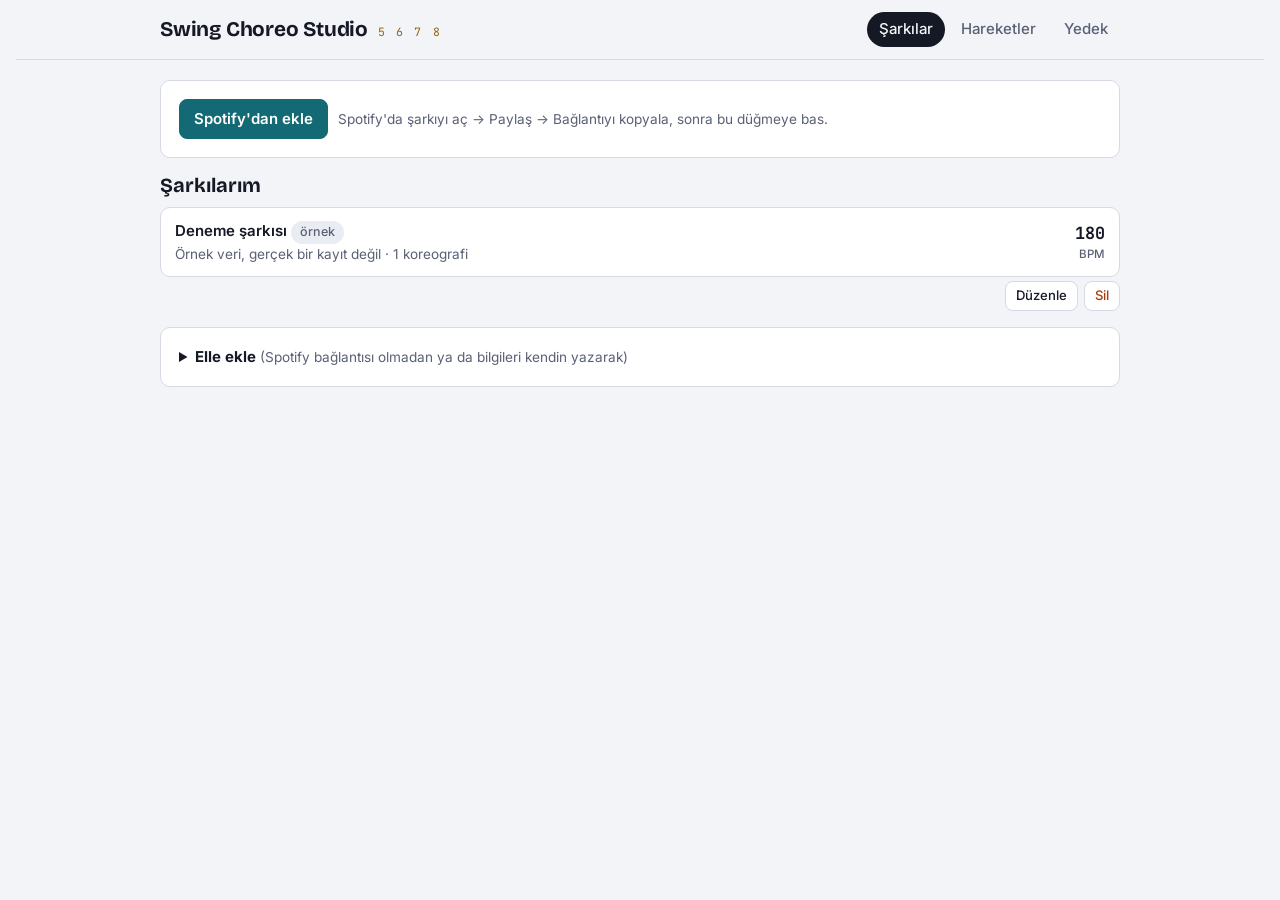
==== docs/index.html @ 41a61377 "Şarkı listesi: Spotify'dan tek dokunuşla ekleme, düzenle ve sil "Spotify'dan ekle" panodaki Spotify " ====
<!doctype html>
<html lang="tr">
<head>
<meta charset="utf-8">
<meta name="viewport" content="width=device-width,initial-scale=1,viewport-fit=cover">
<meta name="theme-color" content="#0E1118">
<meta name="apple-mobile-web-app-capable" content="yes">
<meta name="mobile-web-app-capable" content="yes">
<meta name="apple-mobile-web-app-status-bar-style" content="black-translucent">
<meta name="apple-mobile-web-app-title" content="Choreo Studio">
<link rel="manifest" href="manifest.webmanifest">
<link rel="apple-touch-icon" href="simgeler/simge-180.png">
<link rel="icon" type="image/png" href="simgeler/simge-192.png">
<style>:root{padding-top:env(safe-area-inset-top,0px);padding-bottom:env(safe-area-inset-bottom,0px);-webkit-text-size-adjust:100%}body{margin:0}[hidden]{display:none!important}img{max-width:100%}</style>
</head>
<body>
<title>Swing Choreo Studio</title>
<meta name="claude:viewport-fit-sides" content="cover">
<link rel="preconnect" href="https://fonts.googleapis.com">
<link rel="preconnect" href="https://fonts.gstatic.com" crossorigin>
<link rel="stylesheet" href="https://fonts.googleapis.com/css2?family=Bricolage+Grotesque:opsz,wght@12..96,500;12..96,700&family=Inter:wght@400;500;600&family=JetBrains+Mono:wght@500;700&display=swap">
<style>
/* Düzen: tek sütun çalışma masası; üstte marka + gezinme, şarkı içinde alt sekmeler.
   Sayım şeritleri (1–8) ve 32'lik cümle ızgarası sayfanın kendine özgü öğesi. */
:root {
  --bg: #F3F4F8;
  --surface: #FFFFFF;
  --surface-2: #E9ECF3;
  --line: #D6DAE5;
  --fg: #151925;
  --muted: #5A6174;
  --brass: #94650F;
  --brass-soft: #F4E7C7;
  --teal: #136A74;
  --teal-strong: #0E525A;
  --teal-soft: #D4ECEF;
  --warn: #A93E0B;
  --warn-soft: #FBE4D7;
  --ok: #2C7536;
  --break: #6B4FA0;
  --break-soft: #E7E0F5;
  --font-display: 'Bricolage Grotesque', 'Segoe UI', system-ui, sans-serif;
  --font-body: 'Inter', 'Segoe UI', system-ui, -apple-system, sans-serif;
  --font-mono: 'JetBrains Mono', ui-monospace, 'Cascadia Mono', Consolas, monospace;
  --r: 10px;
}
@media (prefers-color-scheme: dark) {
  :root:not([data-theme="light"]) {
    --bg: #0E1118; --surface: #161A24; --surface-2: #1E2330; --line: #2B3141; --fg: #E7EAF1; --muted: #9AA1B4;
    --brass: #E1AD4B; --brass-soft: #3A2F18; --teal: #5BBDC8; --teal-strong: #8AD3DB; --teal-soft: #13323A;
    --warn: #F08A5B; --warn-soft: #3B2219; --ok: #72C47F; --break: #B49BE6; --break-soft: #2C2440;
    color-scheme: dark;
  }
}
:root[data-theme="dark"] {
  --bg: #0E1118; --surface: #161A24; --surface-2: #1E2330; --line: #2B3141; --fg: #E7EAF1; --muted: #9AA1B4;
  --brass: #E1AD4B; --brass-soft: #3A2F18; --teal: #5BBDC8; --teal-strong: #8AD3DB; --teal-soft: #13323A;
  --warn: #F08A5B; --warn-soft: #3B2219; --ok: #72C47F; --break: #B49BE6; --break-soft: #2C2440;
  color-scheme: dark;
}
* { box-sizing: border-box; }
body {
  background: var(--bg); color: var(--fg); font-family: var(--font-body); font-size: 15px; line-height: 1.5;
  padding-left: max(16px, env(safe-area-inset-left, 0px)); padding-right: max(16px, env(safe-area-inset-right, 0px));
  padding-block: 0 48px;
}
.kap { max-width: 960px; margin: 0 auto; }
h1, h2, h3 { font-family: var(--font-display); text-wrap: balance; margin: 0; line-height: 1.15; }
h2 { font-size: 1.25rem; font-weight: 700; }
h3 { font-size: 1.02rem; font-weight: 700; }
a { color: var(--teal); }
p { margin: 0; }
.mono, .sayim-yazi { font-family: var(--font-mono); font-variant-numeric: tabular-nums; }
.soluk { color: var(--muted); }
.kucuk { font-size: 0.85rem; }

/* üst bant */
.ust { position: sticky; top: env(safe-area-inset-top, 0px); z-index: 5; background: var(--bg); border-bottom: 1px solid var(--line); margin-bottom: 20px; }
body::before { content: ""; position: fixed; inset: 0 0 auto; height: env(safe-area-inset-top, 0px); z-index: 10; background: var(--bg); }
.ust-ic { display: flex; align-items: center; gap: 16px; flex-wrap: wrap; padding-block: 12px; }
.marka { display: flex; align-items: baseline; gap: 10px; text-decoration: none; color: var(--fg); }
.marka b { font-family: var(--font-display); font-size: 1.3rem; font-weight: 700; letter-spacing: -0.01em; }
.marka span { font-family: var(--font-mono); font-size: 0.72rem; color: var(--brass); letter-spacing: 0.18em; }
.gezinme { display: flex; gap: 4px; margin-left: auto; flex-wrap: wrap; }
.gezinme a { text-decoration: none; color: var(--muted); padding: 6px 12px; border-radius: 999px; font-weight: 500; }
.gezinme a[aria-current="page"] { background: var(--fg); color: var(--bg); }

/* kartlar ve formlar */
.panel { background: var(--surface); border: 1px solid var(--line); border-radius: var(--r); padding: 18px; display: grid; gap: 14px; }
.yigin { display: grid; gap: 16px; }
.satir { display: flex; gap: 10px; flex-wrap: wrap; align-items: center; }
.satir.ara { justify-content: space-between; }
.izgara2 { display: grid; grid-template-columns: repeat(auto-fit, minmax(200px, 1fr)); gap: 12px; }
.izgara3 { display: grid; grid-template-columns: repeat(auto-fit, minmax(150px, 1fr)); gap: 12px; }
label { display: grid; gap: 4px; font-size: 0.85rem; color: var(--muted); font-weight: 500; min-width: 0; }
label.yan { display: flex; align-items: center; gap: 8px; color: var(--fg); font-weight: 400; }
input, select, textarea {
  font: inherit; color: var(--fg); background: var(--bg); border: 1px solid var(--line); border-radius: 8px; padding: 8px 10px; width: 100%; min-width: 0;
}
input[type="checkbox"], input[type="radio"] { width: auto; accent-color: var(--teal); }
textarea { min-height: 80px; resize: vertical; }
input:focus-visible, select:focus-visible, textarea:focus-visible, button:focus-visible, a:focus-visible { outline: 2px solid var(--teal); outline-offset: 2px; }
.ipucu { font-size: 0.85rem; color: var(--muted); max-width: 70ch; }
.btn {
  font: inherit; font-weight: 600; border: 1px solid var(--line); background: var(--surface); color: var(--fg);
  border-radius: 8px; padding: 8px 14px; cursor: pointer; text-decoration: none; display: inline-flex; align-items: center; gap: 6px; white-space: nowrap;
}
.btn:hover { border-color: var(--muted); }
.btn.ana { background: var(--teal); border-color: var(--teal); color: var(--surface); }
.btn.ana:hover { background: var(--teal-strong); }
.btn.kucuk { padding: 4px 10px; font-size: 0.82rem; font-weight: 500; }
.btn.tehlike { color: var(--warn); }
.btn.tehlike.onay { background: var(--warn); color: var(--surface); border-color: var(--warn); }
.btn:disabled { opacity: 0.5; cursor: default; }
.cip { display: inline-flex; align-items: center; gap: 4px; padding: 2px 9px; border-radius: 999px; font-size: 0.78rem; font-weight: 500; background: var(--surface-2); color: var(--muted); white-space: nowrap; }
.cip.brass { background: var(--brass-soft); color: var(--brass); }
.cip.teal { background: var(--teal-soft); color: var(--teal); }
.cip.uyari { background: var(--warn-soft); color: var(--warn); }
.cip.break { background: var(--break-soft); color: var(--break); }
.not { border-radius: 8px; padding: 10px 12px; background: var(--surface-2); font-size: 0.88rem; max-width: 75ch; }
.not.uyari { background: var(--warn-soft); color: var(--warn); }
.not.bilgi { background: var(--teal-soft); color: var(--fg); }
.bos-durum { text-align: center; padding: 28px 16px; color: var(--muted); }

/* şarkı listesi */
.liste { display: grid; gap: 8px; }
.sarki-satir { display: grid; grid-template-columns: 1fr auto; gap: 8px 16px; align-items: center; padding: 12px 14px; background: var(--surface); border: 1px solid var(--line); border-radius: var(--r); text-decoration: none; color: var(--fg); }
.sarki-satir:hover { border-color: var(--teal); }
.sarki-satir .ad { font-weight: 600; }
.sarki-satir .alt { color: var(--muted); font-size: 0.85rem; }
.bpm-buyuk { font-family: var(--font-mono); font-size: 1.05rem; font-weight: 700; text-align: right; }
.bpm-buyuk small { display: block; font-family: var(--font-body); font-size: 0.72rem; font-weight: 500; color: var(--muted); }

/* şarkı başlığı ve alt sekmeler */
.sarki-bas { display: grid; gap: 8px; margin-bottom: 14px; }
.sarki-bas h1 { font-size: clamp(1.5rem, 4vw, 2.1rem); letter-spacing: -0.015em; }
.geri { text-decoration: none; font-size: 0.88rem; color: var(--muted); }
.sekmeler { display: flex; gap: 2px; border-bottom: 1px solid var(--line); margin-bottom: 18px; overflow-x: auto; }
.sekmeler button { font: inherit; font-weight: 600; background: none; border: 0; border-bottom: 2px solid transparent; color: var(--muted); padding: 10px 14px; cursor: pointer; white-space: nowrap; }
.sekmeler button[aria-selected="true"] { color: var(--fg); border-bottom-color: var(--brass); }
@media (max-width: 480px) { .sekmeler button { padding: 10px 8px; font-size: 0.88rem; } .gezinme { margin-left: 0; } }

/* tempo */
.bpm-ana { display: flex; align-items: baseline; gap: 12px; flex-wrap: wrap; }
.bpm-ana .deger { font-family: var(--font-mono); font-size: 2.6rem; font-weight: 700; letter-spacing: -0.02em; line-height: 1; }
.yorumlar { display: flex; gap: 8px; flex-wrap: wrap; }
.yorum { font: inherit; text-align: left; border: 1px solid var(--line); background: var(--bg); color: var(--fg); border-radius: 8px; padding: 8px 12px; cursor: pointer; display: grid; gap: 2px; min-width: 120px; }
.yorum b { font-family: var(--font-mono); font-size: 1.1rem; }
.yorum span { font-size: 0.76rem; color: var(--muted); }
.yorum[aria-pressed="true"] { border-color: var(--brass); background: var(--brass-soft); }
.tablo-kap { overflow-x: auto; }
table { border-collapse: collapse; width: 100%; font-size: 0.88rem; }
th, td { text-align: left; padding: 7px 8px; border-bottom: 1px solid var(--line); vertical-align: middle; }
th { font-size: 0.75rem; text-transform: uppercase; letter-spacing: 0.06em; color: var(--muted); font-weight: 600; }
td.sayi { font-family: var(--font-mono); font-variant-numeric: tabular-nums; }
.dokun { font: inherit; font-family: var(--font-display); font-size: 1.3rem; font-weight: 700; width: 100%; min-height: 110px; border-radius: var(--r); border: 2px dashed var(--brass); background: var(--brass-soft); color: var(--brass); cursor: pointer; touch-action: manipulation; user-select: none; }
.dokun:active { transform: scale(0.99); }
.ilerleme { height: 6px; background: var(--surface-2); border-radius: 3px; overflow: hidden; }
.ilerleme i { display: block; height: 100%; background: var(--teal); width: 0; transition: width .2s; }
.seviye-cubuk { height: 8px; background: var(--surface-2); border-radius: 4px; overflow: hidden; }
.seviye-cubuk i { display: block; height: 100%; background: var(--brass); width: 0; }

/* müzik haritası */
.cumle { display: grid; gap: 8px; }
.cumle-bas { display: flex; align-items: center; gap: 10px; flex-wrap: wrap; }
.cumle-bas h3 { font-size: 0.95rem; }
.bloklar { display: grid; grid-template-columns: repeat(4, minmax(0, 1fr)); gap: 8px; }
@media (max-width: 640px) { .bloklar { grid-template-columns: repeat(2, minmax(0, 1fr)); } }
.blok { border: 1px solid var(--line); border-radius: 8px; padding: 8px; background: var(--surface); display: grid; gap: 6px; min-width: 0; }
.blok-ust { display: flex; justify-content: space-between; align-items: center; gap: 6px; font-size: 0.78rem; color: var(--muted); }
.enerji { display: inline-flex; gap: 3px; background: none; border: 0; padding: 2px; cursor: pointer; }
.enerji i { width: 7px; height: 14px; border-radius: 2px; background: var(--surface-2); display: block; }
.enerji i.dolu { background: var(--brass); }
.sayimlar { display: grid; grid-template-columns: repeat(8, minmax(0, 1fr)); gap: 2px; }
.sayimlar button { font: inherit; font-family: var(--font-mono); font-size: 0.72rem; padding: 6px 0; border: 0; border-radius: 4px; background: var(--surface-2); color: var(--muted); cursor: pointer; min-width: 0; }
.sayimlar button.v { background: var(--brass); color: var(--surface); font-weight: 700; }
.sayimlar button.b { background: var(--break); color: var(--surface); font-weight: 700; }
.lejant { display: flex; gap: 14px; flex-wrap: wrap; font-size: 0.8rem; color: var(--muted); align-items: center; }
.lejant i { display: inline-block; width: 12px; height: 12px; border-radius: 3px; vertical-align: -2px; margin-right: 4px; }

/* koreografi */
.koreo-ozet { display: flex; gap: 8px; flex-wrap: wrap; align-items: center; }
.koreo-cumle { display: grid; gap: 10px; }
.koreo-cumle > h3 { font-size: 0.9rem; text-transform: uppercase; letter-spacing: 0.08em; color: var(--brass); padding-top: 6px; }
.sekizlik { border: 1px solid var(--line); border-radius: var(--r); background: var(--surface); overflow: hidden; }
.sekizlik-bas { display: flex; align-items: center; gap: 8px; padding: 8px 12px; background: var(--surface-2); flex-wrap: wrap; font-size: 0.85rem; }
.sekizlik-bas b { font-family: var(--font-display); font-size: 0.95rem; }
.sekizlik-bas .btn { margin-left: auto; }
.oge { border-top: 1px solid var(--line); }
.oge:first-of-type { border-top: 0; }
.oge-ana { display: grid; grid-template-columns: 76px minmax(0, 1fr) auto; gap: 10px; align-items: center; padding: 9px 12px; width: 100%; background: none; border: 0; font: inherit; color: inherit; text-align: left; cursor: pointer; }
.oge-ana:hover { background: var(--bg); }
.oge.secili .oge-ana { background: var(--teal-soft); }
.oge-sayim { font-family: var(--font-mono); font-weight: 700; font-size: 0.95rem; color: var(--teal); }
.oge-ad { font-weight: 600; min-width: 0; }
.oge-ad small { display: block; font-weight: 400; color: var(--muted); font-size: 0.8rem; }
.oge.devam .oge-ad, .oge.devam .oge-sayim { color: var(--muted); font-weight: 500; }
.oge.bosluk .oge-ad { color: var(--warn); }
.oge-isaret { display: flex; gap: 4px; align-items: center; }
.oge-arac { display: flex; gap: 6px; flex-wrap: wrap; padding: 0 12px 10px 98px; }
@media (max-width: 560px) { .oge-arac { padding-left: 12px; } .oge-ana { grid-template-columns: 60px minmax(0, 1fr) auto; } }
.oge-arac select { width: auto; max-width: 100%; }
.uyarilar { padding: 0 12px 10px 98px; display: grid; gap: 4px; }
@media (max-width: 560px) { .uyarilar { padding-left: 12px; } }
.uyarilar p { font-size: 0.8rem; color: var(--warn); }
.kilit { font-size: 0.72rem; font-weight: 700; letter-spacing: 0.04em; color: var(--brass); text-transform: uppercase; }

/* prova */
.prova { display: grid; gap: 16px; }
.sahne { background: var(--surface); border: 1px solid var(--line); border-radius: 14px; padding: clamp(16px, 4vw, 32px); display: grid; gap: 18px; text-align: center; }
.sahne .simdi { font-family: var(--font-display); font-size: clamp(1.8rem, 7vw, 3.4rem); font-weight: 700; letter-spacing: -0.02em; line-height: 1.05; min-height: 1.1em; }
.sahne .simdi.break { color: var(--break); }
.sahne .konum { font-size: 0.9rem; color: var(--muted); }
.sayac { display: grid; grid-template-columns: repeat(8, minmax(0, 1fr)); gap: clamp(4px, 1.2vw, 10px); }
.sayac span { font-family: var(--font-mono); font-weight: 700; font-size: clamp(1.1rem, 5vw, 2rem); padding: clamp(8px, 2vw, 16px) 0; border-radius: 10px; background: var(--surface-2); color: var(--muted); transition: background .06s, color .06s, transform .06s; }
.sayac span.aktif { background: var(--brass); color: var(--surface); transform: scale(1.06); }
.sayac span.hareket-ici { box-shadow: inset 0 -3px 0 var(--teal); }
.sahne .sonraki { font-size: 0.95rem; color: var(--muted); }
.sahne .sonraki b { color: var(--fg); }
@media (prefers-reduced-motion: reduce) { .sayac span { transition: none; } .sayac span.aktif { transform: none; } }

/* hareketler */
.hareket-satir { display: grid; grid-template-columns: minmax(0, 1fr) auto; gap: 6px 12px; padding: 12px 14px; background: var(--surface); border: 1px solid var(--line); border-radius: var(--r); align-items: center; }
.hareket-satir .ad { font-weight: 600; }
.hareket-satir .bilgi { display: flex; gap: 6px; flex-wrap: wrap; grid-column: 1 / -1; }
.alan-grup { border: 1px solid var(--line); border-radius: 8px; padding: 12px; display: grid; gap: 10px; }
.alan-grup legend { font-size: 0.78rem; text-transform: uppercase; letter-spacing: 0.06em; color: var(--muted); padding: 0 4px; }
.onay-kutulari { display: flex; gap: 14px; flex-wrap: wrap; }
pre.metin { white-space: pre-wrap; font-family: var(--font-mono); font-size: 0.82rem; background: var(--bg); border: 1px solid var(--line); border-radius: 8px; padding: 12px; max-height: 320px; overflow: auto; margin: 0; }
.toast { position: fixed; left: 50%; bottom: calc(18px + env(safe-area-inset-bottom, 0px)); transform: translateX(-50%); background: var(--fg); color: var(--bg); padding: 10px 16px; border-radius: 999px; font-size: 0.88rem; z-index: 20; max-width: calc(100% - 32px); }
.hareket-satir.kapali { opacity: 0.6; }
.hareket-satir.kapali .ad::after { content: " · otomatikte kapalı"; font-weight: 400; color: var(--muted); font-size: 0.85rem; }

/* Spotify oynatıcı şeridi (kendi adresindeki sürüm) */
#spotify-cubuk { position: fixed; left: 0; right: 0; bottom: 0; z-index: 15; background: var(--surface); border-top: 1px solid var(--line);
  padding-top: 8px; padding-bottom: calc(6px + env(safe-area-inset-bottom, 0px));
  padding-left: max(16px, env(safe-area-inset-left, 0px)); padding-right: max(16px, env(safe-area-inset-right, 0px)); }
#spotify-cubuk .sc-ic { max-width: 960px; margin: 0 auto; display: grid; gap: 4px; }
#spotify-cubuk iframe { width: 100%; border: 0; border-radius: 12px; display: block; }
#spotify-not { font-size: 0.76rem; color: var(--muted); min-height: 1em; }
body.spotify-acik { padding-bottom: calc(124px + env(safe-area-inset-bottom, 0px)); }
body.spotify-acik .toast { bottom: calc(124px + env(safe-area-inset-bottom, 0px)); }

/* şarkı listesi: kart + araçlar, yerinde düzenleme */
.sarki-kart { display: grid; gap: 4px; }
.sarki-arac { display: flex; gap: 6px; justify-content: flex-end; }
.sarki-duzen { gap: 10px; }
details.panel > summary { cursor: pointer; list-style-position: inside; }
</style>
<div id="uygulama"></div>
<script>
// ======================================================================
// Swing Choreo Studio — saf motor: hareket kütüphanesi, sayım matematiği,
// koreografi üretimi, doğrulama ve sesten analiz. Arayüze bağlı değildir.
// Zaman birimi: "vuruş" (count). 0 = şarkıdaki ilk "1". Yarım vuruş = "&".
// ======================================================================
const SCS = (function () {
  'use strict';
  const EPS = 1e-6;
  const mod = (a, n) => ((a % n) + n) % n;
  const yakin = (a, b) => Math.abs(a - b) < 1e-4;
  const uid = (p) => (p || '') + Math.random().toString(36).slice(2, 9) + (Date.now() % 1e7).toString(36);
  const bekle = () => new Promise((r) => setTimeout(r, 0));

  // ---------------- Hareket kütüphanesi ----------------
  function H(id, name, start, length, travel, energy, level, character, bpmMin, bpmMax, desc, ek) {
    return Object.assign({
      id, name, start, length, lengthOptions: null, flexStart: false, travel, energy, level, character,
      accents: [], weightStart: 'any', weightEnd: 'any', mirror: false, sekizSerbest: true, kullan: true, bpmMin, bpmMax,
      desc, video: '', variations: '', kind: 'hareket', builtin: true,
    }, ek || {});
  }

  function varsayilanHareketler() {
    return [
      H('suzie-q', 'Suzie Q', 1, 4, 'yana', 2, 1, 'akıcı', 100, 220, 'Topuk ve parmak ucu dönüşleriyle yana kayan hareket. Bir yöne 4 sayım; iki yön art arda 8 eder.', { mirror: true }),
      H('shorty-george', 'Shorty George', 1, 8, 'ileri', 2, 1, 'groove', 100, 200, 'Alçak duruşta, dizler birlikte adım yönüne dönerek küçük adımlarla ilerleme.'),
      H('tacky-annie', 'Tacky Annie', 1, 8, 'yerinde', 2, 1, 'oyunbaz', 120, 240, 'Yerinde, oyunbaz adım ve tekme dizisi.', { variations: 'Varyasyonlarını buraya yaz (ör. dönüşlü, tek ayakla, yarım tempoda).' }),
      H('apple-jacks', 'Apple Jacks', 1, 8, 'yana', 3, 2, 'oyunbaz', 110, 220, 'Ayak uçları ve topuklar dönerken ağırlık bir yandan öbür yana aktarılır; dizler yaylanır.', { mirror: true }),
      H('fall-off-the-log', 'Fall Off The Log', 1, 8, 'yana', 2, 2, 'akıcı', 120, 230, 'Çapraz düşer gibi ağırlık aktarımı; gövde yanlara sallanır.', { mirror: true }),
      H('boogie-forward', 'Boogie Forward', 8, 8, 'ileri', 2, 1, 'groove', 100, 220, 'Kalça ve dizlerle groove yaparak öne ilerleyen adımlar.'),
      H('boogie-back', 'Boogie Back', 1, 8, 'geri', 2, 1, 'groove', 100, 220, 'Boogie Forward\'ın geriye giden eşi.'),
      H('charleston', 'Charleston', 1, 8, 'yerinde', 3, 1, 'groove', 120, 240, 'Öne ve geriye ayak vuruşları arasında ağırlık aktarımı; klasik sallanan ritim.'),
      H('kick-ball-change', 'Kick Ball Change', 7, 2, 'yerinde', 2, 1, 'vurgu', 90, 260, 'Tekme, ayak ucu, ağırlık değişimi: "7 & 8". Cümle sonu ve geçiş için. 4 sayımlık periyotla 3 & 4\'te de girer.', { mirror: true, accents: ['cümle sonu'] }),
      H('scissor-kicks', 'Scissor Kicks', 1, 4, 'yerinde', 3, 2, 'keskin', 120, 260, 'Ayaklar sıçrayarak makas gibi öne-arkaya yer değiştirir.', { accents: ['vurgu'] }),
      H('camel-walk', 'Camel Walk', 1, 8, 'ileri', 1, 1, 'akıcı', 90, 180, 'Gövde dalgasıyla öne doğru yumuşak yürüyüş.'),
      H('mess-around', 'Mess Around', 1, 8, 'yerinde', 1, 1, 'akıcı', 80, 180, 'Gövde ve kalça daireleri; sakin bölümler için.'),
      H('fishtails', 'Fishtails', 1, 4, 'yerinde', 2, 2, 'oyunbaz', 100, 200, 'Kalça yanlara sallanır, ayaklar yerinde küçük adımlar atar.'),
      H('jazz-square', 'Jazz Square', 1, 4, 'yerinde', 1, 1, 'akıcı', 80, 220, 'Çapraz, geri, yana, öne: dört adımla kare.', { mirror: true }),
      H('shimmy', 'Shimmy', 1, 4, 'yerinde', 2, 1, 'oyunbaz', 80, 260, 'Omuzların hızlı titreşimi. Süresi esnek: vurgu ya da dolgu.', { flexStart: true, lengthOptions: [2, 4, 8], accents: ['vurgu'] }),
      H('stomps', 'Stomps', 1, 2, 'yerinde', 3, 1, 'vurgu', 80, 260, 'Ağırlıklı ayak vuruşu; müzikteki darbeleri (hit) vurgular.', { flexStart: true, lengthOptions: [1, 2, 4], accents: ['vurgu', 'cümle sonu'] }),
      H('swivels', 'Swivels', 1, 8, 'ileri', 2, 2, 'oyunbaz', 100, 200, 'Topuk ya da parmak uçları üzerinde ayaklar birlikte dönerek ilerler.'),
      H('boogie-drops', 'Boogie Drops', 1, 8, 'yerinde', 2, 2, 'keskin', 100, 200, 'Dizlerle aşağı düşüş ve kalkış; vurgulu.', { accents: ['vurgu'] }),
      // 2. grup (sürüm 3): klasik vernacular jazz adımları. Sayımlar başlangıç önerisidir.
      H('truckin', "Truckin'", 1, 8, 'ileri', 2, 1, 'groove', 100, 220, 'İşaret parmağı sallanırken topuk dönüşleriyle öne yürüyüş.'),
      H('peckin', "Peckin'", 1, 4, 'yerinde', 2, 2, 'oyunbaz', 110, 220, 'Baş ve boyun öne-geri "gagalar", adımlar ritimle.'),
      H('spank-the-baby', 'Spank the Baby', 1, 8, 'yerinde', 2, 2, 'oyunbaz', 120, 220, 'Elle vurgu yapılan oyunbaz adım dizisi.'),
      H('eagle-slide', 'Eagle Slide', 1, 8, 'yana', 2, 2, 'akıcı', 100, 200, 'Bir bacak gergin, yana kayarak ilerleme.', { mirror: true }),
      H('crazy-legs', 'Crazy Legs', 1, 4, 'yerinde', 3, 2, 'oyunbaz', 120, 240, 'Dizler içe-dışa çapraz hareket eder.'),
      H('black-bottom', 'Black Bottom', 1, 8, 'yerinde', 2, 2, 'groove', 100, 200, 'Kalça vurgulu, ayak vuruşlu 1920\'ler adımı.'),
      H('cakewalk', 'Cakewalk', 1, 8, 'ileri', 2, 1, 'oyunbaz', 100, 200, 'Dik ve gösterişli, dizleri kaldırarak yürüyüş.'),
      H('tick-tocks', 'Tick Tocks', 1, 4, 'yana', 1, 1, 'akıcı', 100, 220, 'Ağırlık sarkaç gibi iki yana aktarılır.', { mirror: true }),
      H('hallelujah', 'Hallelujah', 1, 8, 'yerinde', 3, 2, 'keskin', 120, 240, 'Kollar yukarıda, sıçramalı ve vurgulu adım.', { accents: ['vurgu'] }),
      H('scarecrow', 'Scarecrow', 1, 8, 'yerinde', 2, 2, 'oyunbaz', 110, 220, 'Korkuluk gibi kollar, gevşek bacak sallamaları.'),
      H('mooche', 'Mooche', 1, 4, 'yerinde', 1, 2, 'akıcı', 90, 200, 'Ayaklar birlikte topuk ve parmak ucuyla kayar.'),
      H('knee-slaps', 'Knee Slaps', 1, 4, 'yerinde', 3, 1, 'vurgu', 120, 240, 'Dizlere el vuruşlarıyla vurgu.', { accents: ['vurgu'] }),
      H('poz', 'Duruş / Poz', 1, 2, 'yerinde', 1, 1, 'poz', 40, 400, 'Dur, tut, gövdeyle ifade et. Kısa boşluklar ve cümle sonları için. Her sayımda başlayabilir, süresi yere göre ayarlanır.', { flexStart: true, kind: 'poz', accents: ['cümle sonu'], system: true }),
      H('freeze', 'Freeze (break)', 1, 2, 'yerinde', 1, 1, 'poz', 40, 400, 'Müzikteki break boyunca tamamen dur; müzik dönünce devam et. Break işaretlerine kendiliğinden konur.', { flexStart: true, kind: 'poz', accents: ['break'], system: true }),
    ];
  }

  const KARAKTERLER = ['akıcı', 'groove', 'keskin', 'oyunbaz', 'vurgu', 'poz'];
  const YONLER = ['yerinde', 'ileri', 'geri', 'yana'];
  const VURGU_ETIKETLERI = ['vurgu', 'break', 'cümle sonu', 'cümle başı'];

  // ---------------- Sayım matematiği ----------------
  // Mutlak vuruş → sekizlik numarası (0 tabanlı) ve sayım etiketi ("1".."8", "7&")
  function sayim(b) {
    const blok = Math.floor(b / 8 + EPS);
    const ic = b - blok * 8;
    const tam = Math.floor(ic + EPS);
    const yarim = ic - tam > 0.25;
    return { blok, sayi: tam + 1, etiket: (tam + 1) + (yarim ? '&' : '') };
  }
  // Hareketin "başlangıç" alanı (1..8.5) → etiket
  function baslangicEtiketi(s) {
    const t = Math.floor(s + EPS);
    return t + (s - t > 0.25 ? '&' : '');
  }
  // Bir harekete ait son sayım (dahil)
  function sonVurus(t, L) { return t + L - (yakin(L % 1, 0) ? 1 : 0.5); }

  // 4 sayım ve altındaki hareketler 4'lük, uzunlar 8'lik periyotla hizalanır:
  // 1'de başlayan 4 sayımlık hareket 5'te de başlayabilir; 7&8'lik KBC 3&4'te de.
  function hizaPeriyodu(L) { return L <= 4 + EPS ? 4 : 8; }
  // t: hareketin kendi başlangıç sayımının düştüğü vuruş (8'de hazırlıkla girişte hazırlıktan sonraki vuruş)
  function baslangicUygun(m, t) {
    if (m.flexStart) return yakin(t * 2, Math.round(t * 2));
    const p = hizaPeriyodu(m.length);
    return yakin(mod(t, p), mod(m.start - 1, p));
  }
  const sonrakiSinir = (t, n) => Math.ceil(t / n - EPS) * n; // t sınırdaysa t

  // Hareketin giriş ailesi:
  //  '1'   1'de (4 sayımlıkta 5'te de) başlar
  //  '8'   8'de (4 sayımlıkta 4'te de) başlar: 8 → 1…7
  //  'ara' başka bir sayımda başlar (ör. Kick Ball Change 7&8)
  //  'esnek' süresi seçenekli dolgu/vurgu hareketi, 'poz' duruş ve freeze
  function aile(m) {
    if (!m) return 'esnek';
    if (m.kind === 'poz') return 'poz';
    if (m.flexStart) return 'esnek';
    const p = hizaPeriyodu(m.length), s = mod(m.start - 1, p);
    if (yakin(s, p - 1)) return '8';
    if (yakin(s, 0)) return '1';
    return 'ara';
  }
  // Geçiş kuralları (kullanıcı kararı):
  //  - 8'de başlayan hareketten sonra ya yine 8'de başlayan hareket gelir,
  //    ya da 1'de başlayan hareket 8'de hazırlıkla girer (on=1, süresi +1). 8 boş kalmaz.
  //  - 1'de başlayan hareketten 8'de başlayana geçmek için önceki hareket 8'ini bırakır
  //    (bir=1, süresi −1; kütüphanede "8'i bırakılabilir" açık olmalı) ya da araya duruş/break girer.
  function beklenenSure(m, it) { return m.length + (it.on ? 1 : 0) - (it.bir ? 1 : 0); }

  // 8'lik ve 32'lik cümle kuralı:
  // - Sekizliğin ortasında başlayan hareket ya o sekizlik içinde biter,
  //   ya da sadece 8'de bir sayımlık hazırlıkla sonraki sekizliğin 1'ine bağlanır.
  // - Hareketin gövdesi (hazırlıktan sonrası) 32'lik cümle sınırını aşamaz.
  function sinirUygun(t, L) {
    const son = t + L;
    const b8 = sonrakiSinir(t, 8);
    let cekirdek = t;
    if (b8 > t + EPS) {
      if (son <= b8 + EPS) return true;
      if (b8 - t > 1 + EPS) return false;
      cekirdek = b8;
    }
    const b32 = sonrakiSinir(cekirdek + 0.01, 32);
    return son <= b32 + EPS;
  }
  function hazirlik(t, L) {
    const b8 = sonrakiSinir(t, 8);
    return (b8 > t + EPS && t + L > b8 + EPS) ? b8 - t : 0;
  }

  function ayna(w, side) {
    if (side === 'L') return w === 'R' ? 'L' : w === 'L' ? 'R' : w;
    return w;
  }

  // ---------------- Şarkı yardımcıları ----------------
  function toplamVurus(s) {
    if (s.beats && s.beats.length && s.originIdx != null) return Math.max(0, s.beats.length - 1 - s.originIdx);
    if (s.bpm && s.durationSec) return Math.max(0, Math.floor((s.durationSec - (s.firstOneSec || 0)) * s.bpm / 60 + EPS));
    return 0;
  }
  function bolumEtiketi(s, b) {
    let l = '';
    for (const x of (s.sections || [])) if (x.beat <= b + EPS && x.label) l = x.label;
    return l;
  }
  function blokEnerji(s, blok) {
    const e = s.energy && s.energy[blok];
    return e >= 1 && e <= 3 ? e : 2;
  }
  function breakAraliklari(s, a, b) {
    const bs = [...new Set((s.breaks || []).filter((x) => x >= a - EPS && x < b - EPS))].sort((x, y) => x - y);
    const r = [];
    for (const x of bs) {
      const l = r[r.length - 1];
      if (l && yakin(l.t + l.L, x)) l.L += 1; else r.push({ t: x, L: 1 });
    }
    return r;
  }
  function aralikHesapla(s, ayar) {
    const top = toplamVurus(s);
    if (ayar.uzunluk === 'ilk') {
      const sec = (s.sections || []).map((x) => x.beat).filter((b) => b >= 32 && b < top).sort((a, b) => a - b);
      // ilk bölüm: ilk bölüm değişimine kadar, yoksa ilk iki cümle
      let son = sec.length ? sec[0] : Math.min(64, top);
      return [0, Math.min(son, top)];
    }
    if (ayar.uzunluk === 'secili') {
      const a = Math.max(0, ((ayar.bas || 1) - 1) * 8);
      const b = Math.min(top, (ayar.bit || 1) * 8);
      return [a, Math.max(a, b)];
    }
    return [0, top];
  }

  // ---------------- Puanlama ----------------
  function hedefEnerji(s, t, ayar) {
    const e = blokEnerji(s, Math.floor(t / 8 + EPS));
    const kay = { 1: -0.8, 2: 0, 3: 0.8 }[ayar.enerji] || 0;
    return Math.max(1, Math.min(3, e + kay));
  }
  function stilPuani(m, stil) {
    const c = m.character;
    if (stil === 'klasik') return c === 'groove' ? 1 : c === 'akıcı' ? 0.6 : c === 'keskin' ? -0.2 : 0;
    if (stil === 'enerjik') return (m.energy >= 3 ? 1 : m.energy === 2 ? 0.3 : -0.4) + (c === 'keskin' ? 0.3 : 0);
    if (stil === 'eglenceli') return c === 'oyunbaz' ? 1.2 : c === 'groove' ? 0.3 : 0;
    if (stil === 'ritmik') return c === 'keskin' ? 1.2 : c === 'vurgu' ? 0.8 : c === 'akıcı' ? -0.5 : 0;
    return 0;
  }
  const keskinMi = (m) => m.character === 'vurgu' || m.character === 'keskin' || (m.accents || []).includes('vurgu');

  function adayPuani(m, t, L, side, st, ctx, kopya) {
    const { song, ayar } = ctx;
    let p = 0;
    const acc = m.accents || [];
    if (m.kind === 'poz') {
      p -= 2.5;
      if (L > 2) p -= 0.5 * (L - 2);
      if (!kopya && st.son === 'poz') p -= 3;
    } else {
      p -= 1.3 * Math.abs(m.energy - hedefEnerji(song, t, ayar));
      if (ayar.enerji === 1) { if (L >= 8) p += 0.8; if (L <= 2) p -= 0.6; }
      else if (ayar.enerji === 2) { if (L >= 4) p += 0.3; }
      else if (L <= 4) p += 0.6;
      p += stilPuani(m, ayar.stil);
      if (m.level === ayar.seviye) p += ayar.seviye === 3 ? 0.5 : 0.3;
      if (!kopya) {
        // kullanım cezası şarkının uzunluğuna göre: uzun şarkıda hareketlerin tekrar etmesi doğal
        const k = { 1: 1.0, 2: 0.5, 3: 0.2 }[ayar.tekrar];
        const beklenen = ((t - ctx.aralik[0]) / 8 + 1) / Math.max(4, ctx.hareketSayisi) * { 1: 0.8, 2: 1, 3: 1.5 }[ayar.tekrar];
        p -= k * Math.max(0, (st.kullanim[m.id] || 0) - beklenen);
        if (L <= 2 && st.sonKisa) p -= 1;
        if (st.son === m.id) {
          // aynalı hareketin öbür yönü doğal bir eştir; aynı yönde tekrar cezalı
          if (m.mirror && side && st.sonSide && side !== st.sonSide) p -= { 1: 0.6, 2: 0.2, 3: 0 }[ayar.tekrar];
          else p -= { 1: 2.5, 2: 1.8, 3: 1.0 }[ayar.tekrar];
        }
        const ii = st.ileri + (m.travel === 'ileri' ? 1 : m.travel === 'geri' ? -1 : 0);
        if (Math.abs(ii) > 2) p -= Math.abs(ii) - 2;
        if (m.travel === 'yana') {
          const y = st.yan + (side === 'L' ? -1 : 1);
          if (Math.abs(y) > 1) p -= 0.6 * (Math.abs(y) - 1);
        }
      }
    }
    const son = t + L;
    for (const a of ctx.vurgular) {
      if (a < t - EPS || a >= son - EPS) continue;
      if (yakin(a, t)) p += keskinMi(m) ? 1.2 : 0.1;
      else if (m.character === 'akıcı' && L >= 4) p -= 0.7;
      else if (keskinMi(m)) p += 0.5;
    }
    // vurgu müziğin bir sonraki sayımındaysa, akıcı hareketi orada bitirmek iyidir
    if (ctx.vurguSet.has(Math.round(son * 2)) && m.kind !== 'poz') p += 0.3;
    if (yakin(mod(son, 32), 0) && (acc.includes('cümle sonu') || m.character === 'vurgu')) p += 0.8;
    if (yakin(mod(t, 32), 0) && L >= 8) p += 0.3;
    if (acc.includes('cümle başı') && yakin(mod(t, 32), 0)) p += 0.6;
    if (ctx.sonVurus && yakin(son, ctx.sonVurus) && (acc.includes('cümle sonu') || keskinMi(m))) p += 1;
    return p;
  }

  // giris: sıradaki hareketin nasıl girebileceği
  //  'serbest' başta ya da break'ten sonra, 'normal' 1'lik ya da ara hareketten sonra,
  //  'zincir8' 8'de başlayan hareketten sonra, 'zorunlu8' 8 bırakıldıktan ya da duruş bağlantısından sonra
  function yeniDurum() { return { kullanim: {}, son: null, sonSide: null, sonKisa: false, agirlik: 'any', ileri: 0, yan: 0, giris: 'serbest' }; }
  function durumKopya(st) { return Object.assign({}, st, { kullanim: Object.assign({}, st.kullanim) }); }
  function girisSonrasi(it, m) {
    if (!m || m.id === 'freeze') return 'serbest';
    if (it.bir) return 'zorunlu8';
    const a = aile(m);
    if (a === '8') return 'zincir8';
    if (a === 'poz' && yakin(mod(it.t + it.L, 8), 7) && !it.dolgu) return 'zorunlu8';
    return 'normal';
  }
  function durumaUygula(st, it, m) {
    st.giris = girisSonrasi(it, m);
    if (!m) { st.agirlik = 'any'; st.son = null; return; }
    if (m.kind !== 'poz') st.kullanim[m.id] = (st.kullanim[m.id] || 0) + 1;
    st.son = m.id;
    st.sonSide = it.side || null;
    st.sonKisa = it.L <= 2 && m.kind !== 'poz';
    st.agirlik = ayna(m.weightEnd, it.side);
    if (m.travel === 'ileri') st.ileri += 1; else if (m.travel === 'geri') st.ileri -= 1;
    if (m.travel === 'yana') st.yan += it.side === 'L' ? -1 : 1;
  }
  // Geçiş kuralına uyuyor mu? Uymuyorsa nedenini döndürür.
  function gecisSorunu(giris, m, on, bir) {
    const a = aile(m);
    if (m.id === 'freeze') return null;
    if (on && !(giris === 'zincir8' || giris === 'serbest')) return '8\'de hazırlık sadece 8\'de başlayan bir hareketin ya da break\'in arkasından olur.';
    if (giris === 'zorunlu8' && a !== '8') return 'Önceki hareket 8\'ini bıraktı (ya da duruşla bağlandı); burada 8\'de başlayan bir hareket gelmeli.';
    if (giris === 'zincir8' && !(a === '8' || (a === '1' && on))) return 'Önceki hareket 8\'de başlıyor ve 7\'de bitiyor; arkasından ya yine 8\'de başlayan ya da 8\'de hazırlıkla giren bir hareket gelmeli.';
    if (giris === 'normal' && a === '8') return 'Bu hareket 8\'de başlıyor ama önceki hareket 8\'ini bırakmıyor; önceki hareketin 8\'ini bırak ya da araya duruş koy.';
    return null;
  }

  function uygunMu(m, ctx) {
    if (m.id === 'freeze') return false;
    if (m.kullan === false && m.kind !== 'poz') return false; // kullanıcı otomatik koreografide istemiyor
    if (m.level > ctx.ayar.seviye) return false;
    const bpm = ctx.song.bpm;
    if (bpm && m.kind !== 'poz' && (bpm < m.bpmMin * 0.97 || bpm > m.bpmMax * 1.03)) return false;
    return true;
  }
  // Duruş sadece meşru yerlerde: 8'de başlayan harekete bağlantı (8'den hemen önce biter),
  // break'ten önceki / koreografinin sonundaki kısa kalan.
  function pozUzunluklari(t, kalan, st, ctx) {
    const out = [];
    if (st.giris === 'zorunlu8') return out;
    if (st.giris === 'zincir8') { if (kalan <= 2 + EPS && ctx.sonuSerbest) out.push({ L: kalan, puan: -0.5 }); return out; }
    if (ctx.var8) {
      const hedef = sonrakiSinir(t + 0.01, 8) - 1; // sonraki 8'in hemen öncesi
      const L = hedef - t;
      if (L > EPS && L <= kalan - 1 + EPS) out.push({ L, puan: -1.5 - 0.25 * L });
    }
    if (kalan <= 4 + EPS && !out.some((o) => yakin(o.L, kalan))) out.push({ L: kalan, puan: -1 });
    return out;
  }

  // m hareketinin t'deki seçenekleri. elle: kurallara uymayanlar da döner (uyarıyla).
  function hareketSecenekleri(m, t, kalan, st, ctx, elle) {
    const out = [];
    const a = aile(m);
    const taraflar = m.mirror ? ['R', 'L'] : [null];
    const ekle = (L, on, bir, ek) => {
      if (!(L > EPS) || L > kalan + EPS) return;
      if (!sinirUygun(t, L)) return;
      const gecis = gecisSorunu(st.giris, m, on, bir);
      if (gecis && !elle) return;
      for (const side of taraflar) {
        const ws = ayna(m.weightStart, side);
        const ayak = st.agirlik !== 'any' && ws !== 'any' && ws !== st.agirlik;
        if (ayak && !elle) continue;
        const sorun = gecis || (ayak ? 'Ağırlık uymuyor.' : null);
        out.push({ tur: 'hareket', m, t, L, side, on, bir, sorun, puan: adayPuani(m, t, L, side, st, ctx, false) + (ek || 0) });
      }
    };
    if (a === 'poz') {
      if (m.id === 'freeze' && !elle) return out;
      if (elle) { const L = Math.min(kalan, sonrakiSinir(t + 0.01, 8) - t); ekle(L, 0, 0, 0); return out; }
      for (const o of pozUzunluklari(t, kalan, st, ctx)) ekle(o.L, 0, 0, o.puan + 2.5);
      return out;
    }
    if (a === 'esnek') {
      const uz = m.lengthOptions && m.lengthOptions.length ? m.lengthOptions : [m.length];
      if (!yakin(t, Math.round(t))) return out;
      for (const L of uz) if (yakin(mod(t + L, 4), 0)) ekle(L, 0, 0, 0); // sayımı kaydırmasın: 4'lük sınırda biter
      return out;
    }
    if (baslangicUygun(m, t)) {
      ekle(m.length, 0, 0, 0);
      if (a === '1' && m.sekizSerbest !== false) {
        // bırakılan 8'e oturabilecek 8'lik hareket var mı (8 uzunluklu: 8'de; 4 uzunluklu: 4'te ya da 8'de)
        const son = t + m.length - 1;
        const yer = (yakin(mod(son, 8), 7) && ctx.var8) || (yakin(mod(son, 4), 3) && ctx.var8_4);
        if (yer || elle) ekle(m.length - 1, 0, 1, -0.2);
      }
    }
    if (a === '1' && baslangicUygun(m, t + 1)) ekle(m.length + 1, 1, 0, 0);
    return out;
  }

  // Önceki parçayı (8'lik ya da 32'lik) kopyalama seçeneği
  function kopyaSecenegi(onceki, t, kaydir, W, ge, st, ctx, ters, bonus) {
    const src = t - kaydir;
    if (src < ctx.aralik[0] - 1 - EPS) return null;
    const i0 = onceki.findIndex((x) => yakin(x.t, src));
    if (i0 < 0) return null;
    const parca = onceki.filter((x) => x.t >= src - EPS && x.t < src + W - EPS);
    if (!parca.length || parca.some((x) => x.sabit || x.moveId === 'freeze' || x.dolgu)) return null;
    if (parca.every((x) => x.moveId === 'poz')) return null;
    for (let i = 1; i < parca.length; i++) if (!yakin(parca[i - 1].t + parca[i - 1].L, parca[i].t)) return null;
    const yeni = parca.map((x) => ({ moveId: x.moveId, t: x.t + kaydir, L: x.L, on: x.on || 0, bir: x.bir || 0, side: ters && x.side ? (x.side === 'R' ? 'L' : 'R') : x.side }));
    const son = yeni[yeni.length - 1];
    if (son.t + son.L > ge + EPS) return null;
    for (const y of yeni) if (!sinirUygun(y.t, y.L)) return null;
    const m0 = ctx.bul(yeni[0].moveId);
    if (!m0) return null;
    if (gecisSorunu(st.giris, m0, yeni[0].on, yeni[0].bir)) return null;
    const ws = ayna(m0.weightStart, yeni[0].side);
    if (st.agirlik !== 'any' && ws !== 'any' && ws !== st.agirlik) return null;
    if (ters && !parca.some((x) => x.side)) return null; // aynalanacak bir şey yoksa aynı seçenek
    // kopyanın sonu, bir sonraki parçanın başlayabileceği bir yere düşmeli (8 bırakıldıysa arkasında 8'lik yer olmalı)
    const sonM = ctx.bul(son.moveId);
    if (girisSonrasi(son, sonM) === 'zorunlu8' && son.t + son.L >= ge - EPS) return null;
    let toplam = 0, n = 0, ileri = 0;
    for (const y of yeni) {
      const m = ctx.bul(y.moveId); if (!m) return null;
      toplam += adayPuani(m, y.t, y.L, y.side, st, ctx, true); n++;
      ileri += m.travel === 'ileri' ? 1 : m.travel === 'geri' ? -1 : 0;
    }
    let ceza = 0;
    if (Math.abs(st.ileri + ileri) > 2) ceza += Math.abs(st.ileri + ileri) - 2;
    // aynı parça zaten bir kez tekrarlandıysa üçüncüsü cezalı
    const imza = (a, b) => onceki.filter((x) => x.t >= a - EPS && x.t < b - EPS).map((x) => x.moveId + (x.side || '') + (x.t - a) + '/' + x.L).join('|');
    const bu = imza(src, src + W);
    let tekrarSay = 0;
    if (W >= 32) { for (let a = src - 32; a >= ctx.aralik[0] - 1 - EPS; a -= 32) if (imza(a, a + W) === bu) tekrarSay++; }
    else for (let k = 1; k <= 3 && src - W * k >= ctx.aralik[0] - 1 - EPS; k++) if (imza(src - W * k, src - W * k + W) === bu) tekrarSay++; else break;
    if (tekrarSay) ceza += { 1: 3, 2: 2.2, 3: 0.8 }[ctx.ayar.tekrar] * tekrarSay;
    return { tur: 'kopya', ogeler: yeni, W: son.t + son.L - t, puan: bonus + toplam / n - ceza };
  }

  function secenekler(t, ge, st, onceki, ctx, ilkAdim) {
    const kalan = ge - t;
    const out = [];
    // 8'li zincire giren seçenekten sonra kurala uygun devam edecek yer kalmalı (break'e ya da sona kadar)
    const devamEder = (o) => {
      const kal = ge - (o.t + o.L);
      if (kal < EPS) return true;
      const g = girisSonrasi({ t: o.t, L: o.L, bir: o.bir }, o.m);
      if (g === 'zorunlu8') return kal >= ctx.min8 - EPS;
      if (g === 'zincir8') return kal <= 2 + EPS || kal >= Math.min(ctx.min8, ctx.min1 + 1) - EPS;
      return true;
    };
    for (const m of ctx.hareketler) {
      for (const o of hareketSecenekleri(m, t, kalan, st, ctx, false)) if (devamEder(o)) out.push(o);
    }
    // koreografinin ilk hareketi 8'de başlıyorsa girişin son sayımında (8) başlar
    if (ilkAdim && ctx.giris8) {
      for (const m of ctx.hareketler) if (aile(m) === '8') out.push(...hareketSecenekleri(m, t - 1, kalan + 1, st, ctx, false).filter(devamEder));
    }
    const pos = mod(t, 32);
    const tk = ctx.ayar.tekrar;
    // 8'lik tekrar (aynalı ya da aynı)
    let b8;
    if (yakin(pos, 8) || yakin(pos, 7)) b8 = { 1: 0.2, 2: 1.4, 3: 2.2 }[tk];
    else if (yakin(pos, 24) || yakin(pos, 23)) b8 = { 1: -1.5, 2: -1.0, 3: 0.6 }[tk];
    else b8 = { 1: -1.5, 2: -1.2, 3: 0.4 }[tk];
    for (const ters of [true, false]) {
      const k = kopyaSecenegi(onceki, t, 8, 8, ge, st, ctx, ters, b8 + (ters ? 0.2 : 0));
      if (k) out.push(k);
    }
    // 32'lik cümle tekrarı (aynı bölüm etiketi)
    if (yakin(pos, 0) || yakin(pos, 31)) {
      const lab = bolumEtiketi(ctx.song, t + 1.5);
      let bulundu = false;
      for (let k = 1; lab && t - 32 * k >= ctx.aralik[0] - 1 - EPS; k++) {
        if (bolumEtiketi(ctx.song, t - 32 * k + 1.5) !== lab) continue;
        const kp = kopyaSecenegi(onceki, t, 32 * k, 32, ge, st, ctx, false, { 1: -0.3, 2: 1.8, 3: 3 }[tk]);
        if (kp) { out.push(kp); bulundu = true; break; }
      }
      if (!bulundu) {
        const kp = kopyaSecenegi(onceki, t, 32, 32, ge, st, ctx, false, { 1: -3, 2: -1.5, 3: 0.3 }[tk]);
        if (kp) out.push(kp);
      }
    }
    return out;
  }

  function agirlikliSec(ops, sic, rnd) {
    let mx = -Infinity;
    for (const o of ops) mx = Math.max(mx, o.puan);
    let top = 0;
    const w = ops.map((o) => { const v = Math.exp((o.puan - mx) / sic); top += v; return v; });
    let r = rnd() * top;
    for (let i = 0; i < ops.length; i++) { r -= w[i]; if (r <= 0) return ops[i]; }
    return ops[ops.length - 1];
  }

  // Bir boşluğu [gs, ge) doldur: rastgele açgözlü denemeler, en iyisi seçilir.
  // Kurala uyan hiçbir seçenek yoksa "dolgu" işaretli duruş konur (doğrulamada uyarı olarak görünür).
  function boslukDoldur(gs, ge, st0, onceki0, ctx, deneme, sonrakiOge) {
    // boşluğun arkası break ya da koreografinin sonuysa oraya duruşla bağlanılabilir
    ctx.sonuSerbest = !sonrakiOge || sonrakiOge.moveId === 'freeze';
    let enIyi = null;
    for (let d = 0; d < deneme; d++) {
      const st = durumKopya(st0);
      const onceki = onceki0.slice();
      const yeni = [];
      let t = gs, puan = 0, guvenlik = 0, dolgu = 0;
      while (t < ge - EPS && guvenlik++ < 2000) {
        let ops = secenekler(t, ge, st, onceki, ctx, t === ctx.aralik[0] && !onceki.length);
        if (!ops.length) {
          const L = Math.min(ge - t, Math.max(1, sonrakiSinir(t + 0.01, 4) - t));
          ops = [{ tur: 'hareket', m: ctx.bul('poz'), t, L, side: null, on: 0, bir: 0, dolgu: true, puan: -6 }];
          dolgu++;
        }
        const s = agirlikliSec(ops, 0.7, ctx.rnd);
        const ogeler = s.tur === 'kopya' ? s.ogeler : [{ moveId: s.m.id, t: s.t, L: s.L, side: s.side, on: s.on || 0, bir: s.bir || 0, dolgu: !!s.dolgu }];
        for (const o of ogeler) {
          const it = { id: uid('i'), moveId: o.moveId, t: o.t, L: o.L, side: o.side || null, on: o.on || 0, bir: o.bir || 0, dolgu: !!o.dolgu, locked: false };
          yeni.push(it); onceki.push(it);
          durumaUygula(st, it, ctx.bul(o.moveId));
          t = o.t + o.L;
        }
        puan += s.puan * Math.max(1, (s.tur === 'kopya' ? s.W : s.L)) / 8;
      }
      puan -= dolgu * 10;
      // boşluğun arkasındaki sabit harekete kurala uygun bağlanmalı
      if (sonrakiOge) { const mn = ctx.bul(sonrakiOge.moveId); if (mn && gecisSorunu(st.giris, mn, sonrakiOge.on, sonrakiOge.bir)) puan -= 8; }
      if (!enIyi || puan > enIyi.puan) enIyi = { puan, yeni, st };
    }
    return enIyi;
  }

  function seededRnd(seed) {
    let a = seed >>> 0;
    return function () {
      a |= 0; a = (a + 0x6D2B79F5) | 0;
      let t = Math.imul(a ^ (a >>> 15), 1 | a);
      t = (t + Math.imul(t ^ (t >>> 7), 61 | t)) ^ t;
      return ((t ^ (t >>> 14)) >>> 0) / 4294967296;
    };
  }

  function baglam(song, moves, ayar, aralik, seed) {
    const harita = new Map(moves.map((m) => [m.id, m]));
    const sistem = varsayilanHareketler();
    for (const id of ['poz', 'freeze']) if (!harita.has(id)) harita.set(id, sistem.find((m) => m.id === id));
    const bul = (id) => harita.get(id);
    const ctx = { song, ayar, aralik, bul, rnd: seededRnd(seed || (Date.now() & 0x7fffffff)) };
    ctx.hareketler = [...harita.values()].filter((m) => uygunMu(m, ctx));
    if (!ctx.hareketler.some((m) => m.kind !== 'poz')) ctx.hareketler = [...harita.values()].filter((m) => m.id !== 'freeze');
    ctx.hareketSayisi = ctx.hareketler.filter((m) => m.kind !== 'poz').length;
    ctx.var8 = ctx.hareketler.some((m) => aile(m) === '8');
    ctx.var8_4 = ctx.hareketler.some((m) => aile(m) === '8' && m.length <= 4);
    const uz = (a) => ctx.hareketler.filter((m) => aile(m) === a).map((m) => m.length);
    ctx.min8 = Math.min(Infinity, ...uz('8'));
    ctx.min1 = Math.min(Infinity, ...uz('1'));
    // ilk hareket 8'de başlayacaksa girişin son sayımı müzikte olmalı
    const vs = 60 / (song.bpm || 120);
    ctx.giris8 = aralik[0] > 0 || (song.beats && song.originIdx >= 1) || (!song.beats && (song.firstOneSec || 0) >= vs * 0.9);
    ctx.vurgular = (song.accents || []).filter((a) => a >= aralik[0] && a < aralik[1]);
    ctx.vurguSet = new Set(ctx.vurgular.map((a) => Math.round(a * 2)));
    ctx.sonVurus = aralik[1];
    return ctx;
  }

  // Ana üretim. sabitler: korunacak öğeler (kilitli ya da bölge dışı).
  // bolge: sadece bu aralıktaki boşluklar doldurulur (yoksa tüm aralık).
  function olustur({ song, moves, ayar, aralik, sabitler = [], bolge = null, seed, deneme = 30 }) {
    const ctx = baglam(song, moves, ayar, aralik, seed);
    const [a, b] = aralik;
    const sabit = sabitler.filter((x) => x.t < b - EPS && x.t + x.L > a + EPS).map((x) => Object.assign({}, x, { sabit: true }));
    // break'ler için Freeze (kilitli öğeyle çakışmıyorsa)
    if (!bolge) {
      for (const br of breakAraliklari(song, a, b)) {
        const cak = sabit.some((x) => x.t < br.t + br.L - EPS && x.t + x.L > br.t + EPS);
        if (!cak) sabit.push({ id: uid('i'), moveId: 'freeze', t: br.t, L: br.L, side: null, locked: false, sabit: true, otomatik: true });
      }
    }
    sabit.sort((x, y) => x.t - y.t);
    // boşluklar
    const bosluklar = [];
    let t = a;
    for (const x of sabit) {
      if (x.t > t + EPS) bosluklar.push([t, x.t]);
      t = Math.max(t, x.t + x.L);
    }
    if (t < b - EPS) bosluklar.push([t, b]);
    let st = yeniDurum();
    const sonuc = [];
    let si = 0;
    for (const [gs, ge] of bosluklar) {
      while (si < sabit.length && sabit[si].t < gs - EPS) { sonuc.push(sabit[si]); durumaUygula(st, sabit[si], ctx.bul(sabit[si].moveId)); si++; }
      const icinde = !bolge || (gs < bolge[1] - EPS && ge > bolge[0] + EPS);
      if (!icinde) continue;
      const r = boslukDoldur(gs, ge, st, sonuc.concat(), ctx, deneme, sabit.find((x) => yakin(x.t, ge)));
      sonuc.push(...r.yeni);
      st = r.st;
    }
    while (si < sabit.length) { sonuc.push(sabit[si]); si++; }
    sonuc.sort((x, y) => x.t - y.t);
    return sonuc.map((x) => ({ id: x.id || uid('i'), moveId: x.moveId, t: x.t, L: x.L, side: x.side || null, on: x.on || 0, bir: x.bir || 0, dolgu: !!x.dolgu, locked: !!x.locked, otomatik: !!x.otomatik }));
  }

  // Bir bölgeyi yeniden üret: bölgeye değen kilitsiz öğeler silinir, gerisi korunur
  function bolgeyiYenile({ song, moves, ayar, aralik, items, bolge, seed, deneme = 40 }) {
    let [ra, rb] = bolge;
    const dokunan = items.filter((x) => !x.locked && x.t < rb - EPS && x.t + x.L > ra + EPS);
    for (const x of dokunan) { ra = Math.min(ra, x.t); rb = Math.max(rb, x.t + x.L); }
    const kalan = items.filter((x) => !dokunan.includes(x));
    const imza = (arr) => arr.filter((x) => x.t >= ra - EPS && x.t < rb - EPS).map((x) => x.moveId + (x.side || '') + x.L).join('|');
    const eski = imza(items);
    let son = null;
    for (let i = 0; i < 6; i++) {
      son = olustur({ song, moves, ayar, aralik, sabitler: kalan, bolge: [ra, rb], seed: (seed || Date.now()) + i * 7919, deneme });
      if (imza(son) !== eski) break;
    }
    return son;
  }

  // ---------------- Sayımları düzelt (hareketler korunur) ----------------
  // Hareketler ve sıraları aynı kalır; sadece yerleri ve geçiş biçimleri (8'de hazırlık, 8'i bırakma)
  // kurallara göre ayarlanır. Gerekirse araya duruş girer. Kayma en az olacak çözüm seçilir (dinamik programlama).
  // hedef: sadece bu öğe ve iki yanındaki ikişer öğe ayarlanır.
  function sayimlariDuzelt({ song, moves, ayar, aralik, items, hedef }) {
    const ctx = baglam(song, moves, ayar, aralik, 1);
    const bul = ctx.bul;
    const sirali = [...items].filter((x) => !x.dolgu).sort((a, b) => a.t - b.t);
    let serbest = null;
    if (hedef) {
      const i = sirali.findIndex((x) => x.id === hedef);
      if (i >= 0) serbest = new Set(sirali.slice(Math.max(0, i - 2), i + 3).map((x) => x.id));
    }
    const sabitMi = (x) => x.locked || x.moveId === 'freeze' || !bul(x.moveId) || (serbest && !serbest.has(x.id));
    const sonuc = [];
    const yerlesmeyen = [];
    let i = 0, segBas = aralik[0], giris = 'serbest';
    for (;;) {
      const grup = [];
      while (i < sirali.length && !sabitMi(sirali[i])) grup.push(sirali[i++]);
      const capa = i < sirali.length ? sirali[i] : null;
      const segSon = capa ? Math.max(segBas, capa.t) : aralik[1];
      // ilk sabit öğe aralığın başından önce başlıyorsa (girişte 8) segment boş
      if (grup.length || segSon > segBas + EPS) {
        const r = parcaliZamanla(grup, segBas, segSon, giris, capa, ctx, aralik);
        sonuc.push(...r.items); yerlesmeyen.push(...r.yerlesmeyen);
      }
      if (!capa) break;
      sonuc.push(capa);
      giris = girisSonrasi(capa, bul(capa.moveId));
      segBas = capa.t + capa.L;
      i++;
    }
    // kalan boşluklar yeni hareketlerle doldurulur (hiçbir hareket silinmez)
    let cur = sonuc;
    const v = dogrula(cur, song, moves, aralik);
    for (const g of v.bosluklar) cur = olustur({ song, moves, ayar, aralik, sabitler: cur, bolge: [g.t, g.t + g.L], seed: Math.round(g.t) + 17, deneme: 30 });
    return { items: cur, yerlesmeyen };
  }

  // Grup bütün olarak sığmazsa ortadaki hareket yerinde bırakılıp iki yarısı ayrı ayrı düzeltilir;
  // sadece gerçekten sığmayan hareketler olduğu gibi kalır (yerlesmeyen).
  function parcaliZamanla(grup, A, B, giris, capa, ctx, aralik) {
    const r = yeniZamanla(grup, A, B, giris, capa, ctx, aralik);
    if (r) return { items: r, yerlesmeyen: [] };
    const hepsi = { items: grup.slice(), yerlesmeyen: grup.map((x) => x.id) };
    if (grup.length <= 1) return hepsi;
    // bölme noktası: sayımı kendi başına doğru olan bir hareket (duruş değil), ortaya en yakın olan
    const dogruYerde = (x) => {
      const m = ctx.bul(x.moveId), a = aile(m);
      if (!m || a === 'poz') return false;
      if (x.t < A - 1 - EPS || x.t + x.L > B + EPS || !sinirUygun(x.t, x.L)) return false;
      if (a === 'esnek') return true;
      return baslangicUygun(m, x.t + (x.on ? 1 : 0)) && yakin(x.L, beklenenSure(m, x));
    };
    const orta = Math.floor(grup.length / 2);
    const adaylar = grup.map((x, i) => i).filter((i) => dogruYerde(grup[i])).sort((p, q) => Math.abs(p - orta) - Math.abs(q - orta)).slice(0, 4);
    let enIyi = null;
    for (const i of adaylar) {
      const cp = grup[i];
      const sol = parcaliZamanla(grup.slice(0, i), A, Math.max(A, cp.t), giris, cp, ctx, aralik);
      const sag = parcaliZamanla(grup.slice(i + 1), cp.t + cp.L, B, girisSonrasi(cp, ctx.bul(cp.moveId)), capa, ctx, aralik);
      const r = { items: [...sol.items, cp, ...sag.items], yerlesmeyen: [...sol.yerlesmeyen, ...sag.yerlesmeyen] };
      if (!enIyi || r.yerlesmeyen.length < enIyi.yerlesmeyen.length) enIyi = r;
      if (!r.yerlesmeyen.length) break;
    }
    return enIyi || hepsi;
  }

  function yeniZamanla(grup, A, B, giris0, capa, ctx, aralik) {
    const bul = ctx.bul;
    const n = grup.length;
    const anahtar = (t, g, pz) => `${Math.round(t * 2)}|${g}|${pz}`;
    // katman[k]: k öğe yerleşmiş durumlar
    let katman = new Map();
    katman.set(anahtar(A, giris0, 0), { t: A, g: giris0, pz: 0, c: 0, onc: null, oge: null });
    const ekle = (harita, d) => { const k = anahtar(d.t, d.g, d.pz); const v = harita.get(k); if (!v || d.c < v.c) harita.set(k, d); };
    const capaSorunu = (g) => {
      if (!capa) return g === 'zorunlu8';
      const mc = bul(capa.moveId);
      return !!(mc && gecisSorunu(g, mc, capa.on, capa.bir));
    };
    let enIyiSon = null;
    let islem = 0; // güvenlik: aşırı büyürse vazgeç (öğeler olduğu gibi kalır)
    for (let k = 0; k <= n; k++) {
      // 1) duruş ya da boşluk ekleme (aynı k, ardışık iki ekleme yok)
      const ek = new Map();
      for (const d of katman.values()) {
        if (d.pz) continue;
        const hedefT = k < n ? grup[k].t : B;
        // boşluk: sonraki öğenin eski yerine ya da segment sonuna atla (sonra yeni hareketle doldurulur)
        const zincir = d.g === 'zincir8' || d.g === 'zorunlu8';
        // 8'li zincirden sonra kısa boşluk kuralı atlatmasın: en az bir sekizlik olmalı (yeni hareketle dolar)
        if (hedefT > d.t + EPS && hedefT <= B + EPS && !(zincir && hedefT - d.t < 8 - EPS)) ekle(ek, { t: hedefT, g: 'serbest', pz: 1, c: d.c + 2 + 0.05 * (hedefT - d.t), onc: d, oge: { bosluk: true } });
        // duruş: 1–7 vuruş, sekizlik içinde
        for (let P = 1; P <= 7; P++) {
          const t2 = d.t + P;
          if (t2 > B + EPS || !sinirUygun(d.t, P)) break;
          if (d.g === 'zincir8' || d.g === 'zorunlu8') {
            // 8'li zincirde duruş sadece break'e ya da sona kadar
            if (!yakin(t2, B) || (capa && capa.moveId !== 'freeze')) continue;
          }
          const it = { t: d.t, L: P, bir: 0 };
          ekle(ek, { t: t2, g: girisSonrasi(it, bul('poz')), pz: 1, c: d.c + 3 + 0.5 * P, onc: d, oge: { poz: true, t: d.t, L: P } });
        }
      }
      for (const d of ek.values()) ekle(katman, d);
      if (k === n) {
        for (const d of katman.values()) {
          if (!yakin(d.t, B)) continue;
          if (capaSorunu(d.g)) continue;
          if (!enIyiSon || d.c < enIyiSon.c) enIyiSon = d;
        }
        break;
      }
      // 2) k. öğeyi yerleştir
      const x = grup[k], m = bul(x.moveId), a = aile(m);
      const yeni = new Map();
      for (const d of katman.values()) {
        const secenek = [];
        const ilkGiris = k === 0 && yakin(d.t, aralik[0]) && ctx.giris8 && a === '8';
        const basla = ilkGiris ? [d.t, d.t - 1] : [d.t];
        for (const t of basla) {
          if (Math.abs(t - x.t) > 16) continue;
          if (a === 'poz') { for (let L = 1; L <= 8; L++) secenek.push({ t, L, on: 0, bir: 0 }); }
          else if (a === 'esnek') {
            const uz = m.lengthOptions && m.lengthOptions.length ? m.lengthOptions : [m.length];
            for (const L of uz) secenek.push({ t, L, on: 0, bir: 0 });
          } else {
            if (baslangicUygun(m, t)) {
              secenek.push({ t, L: m.length, on: 0, bir: 0 });
              if (a === '1' && m.sekizSerbest !== false) secenek.push({ t, L: m.length - 1, on: 0, bir: 1 });
            }
            if (a === '1' && baslangicUygun(m, t + 1)) secenek.push({ t, L: m.length + 1, on: 1, bir: 0 });
          }
        }
        // duruş (hareket değil) gerekirse kaldırılabilir
        if (a === 'poz') ekle(yeni, { t: d.t, g: d.g, pz: 0, c: d.c + 1.5, onc: d, oge: null });
        for (const s of secenek) {
          const g = d.t - s.t > EPS ? 'serbest' : d.g; // girişin 8'inden başlama
          if (s.t + s.L > B + EPS || !sinirUygun(s.t, s.L)) continue;
          if (a === 'poz') {
            // duruş 8'li zincirin arkasına sadece break'ten ya da sondan hemen önce girer
            if ((g === 'zincir8' || g === 'zorunlu8') && !(yakin(s.t + s.L, B) && (!capa || capa.moveId === 'freeze'))) continue;
          } else if (gecisSorunu(g, m, s.on, s.bir)) continue;
          const c = d.c + Math.abs(s.t - x.t) + (s.on !== (x.on || 0) || s.bir !== (x.bir || 0) ? 0.3 : 0) + (yakin(s.L, x.L) ? 0 : (a === 'poz' ? 0.3 * Math.abs(s.L - x.L) : 0.2));
          const it = { t: s.t, L: s.L, bir: s.bir };
          ekle(yeni, { t: s.t + s.L, g: girisSonrasi(it, m), pz: 0, c, onc: d, oge: Object.assign({}, x, { t: s.t, L: s.L, on: s.on, bir: s.bir, dolgu: false }) });
        }
      }
      katman = yeni;
      islem += katman.size;
      if (islem > 400000) return null;
      if (!katman.size) return null;
    }
    if (!enIyiSon) return null;
    const out = [];
    for (let d = enIyiSon; d; d = d.onc) {
      if (!d.oge || d.oge.bosluk) continue;
      if (d.oge.poz) out.push({ id: uid('i'), moveId: 'poz', t: d.oge.t, L: d.oge.L, side: null, on: 0, bir: 0, locked: false });
      else out.push(d.oge);
    }
    return out.reverse();
  }

  // Uyarıları düzelt: uyarılı (sabit olmayan) hareketlerin yeri kurallara göre yeniden kurulur.
  // Önce sadece o hareket, olmazsa sekizliği, sonra 32'lik cümlesi, en son tüm aralık yenilenir.
  // hedef: tek bir öğenin id'si (yoksa tüm uyarılar ve boşluklar).
  function uyarilariDuzelt({ song, moves, ayar, aralik, items, hedef, seed }) {
    let cur = items.map((x) => Object.assign({}, x));
    const durum = (arr) => {
      const v = dogrula(arr, song, moves, aralik);
      const uyarili = (x) => (v.uyarilar.get(x.id) || []).length > 0;
      return { kotu: arr.filter((x) => !x.locked && uyarili(x)), kilitli: arr.filter((x) => x.locked && uyarili(x)), bosluk: v.bosluklar };
    };
    const genislet = ([a, b], tur) => {
      if (tur === 0) return [a, b];
      const n = tur === 1 ? 8 : tur === 2 ? 32 : 0;
      if (!n) return [aralik[0], aralik[1]];
      return [Math.max(aralik[0], Math.floor(a / n + EPS) * n), Math.min(aralik[1], Math.ceil(b / n - EPS) * n)];
    };
    const kes = (x, r) => x.t < r[1] - EPS && x.t + x.L > r[0] + EPS;
    let d = durum(cur);
    const ilk = d.kotu.length + d.bosluk.length;
    const hedefOge = hedef ? cur.find((x) => x.id === hedef) : null;
    const hedefAralik = hedefOge ? [hedefOge.t, hedefOge.t + hedefOge.L] : null;
    for (let tur = 0; tur < 4; tur++) {
      let bolgeler;
      if (hedefAralik) {
        const r = genislet(hedefAralik, tur);
        if (tur > 0 && !d.kotu.some((x) => kes(x, r))) break;
        bolgeler = [r];
      } else {
        if (!d.kotu.length && !d.bosluk.length) break;
        bolgeler = d.kotu.map((x) => genislet([x.t, x.t + x.L], tur)).concat(d.bosluk.map((g) => genislet([g.t, g.t + g.L], tur)));
      }
      bolgeler.sort((x, y) => x[0] - y[0]);
      const birlesik = [];
      for (const r of bolgeler) { const l = birlesik[birlesik.length - 1]; if (l && r[0] <= l[1] + EPS) l[1] = Math.max(l[1], r[1]); else birlesik.push(r.slice()); }
      for (const r of birlesik) cur = bolgeyiYenile({ song, moves, ayar, aralik, items: cur, bolge: r, seed: (seed || Date.now()) + tur * 977 + Math.round(r[0]), deneme: 40 });
      d = durum(cur);
      if (hedefAralik && !d.kotu.some((x) => kes(x, genislet(hedefAralik, tur)))) break;
    }
    return { items: cur, once: ilk, kalan: d.kotu.length + d.bosluk.length, kilitli: d.kilitli.length };
  }

  // Belirli bir yere hareket koy: üst üste binen kilitsizleri çıkar, artanı doldur
  function yerlestir({ song, moves, ayar, aralik, items, t, moveId, L, side, on, bir, seed }) {
    const engel = items.find((x) => x.locked && x.t < t + L - EPS && x.t + x.L > t + EPS);
    if (engel) return { hata: 'Bu süre sabitlenmiş bir hareketin üstüne taşıyor. Önce onun sabitini kaldır.' };
    const cikan = items.filter((x) => x.t < t + L - EPS && x.t + x.L > t + EPS);
    let kalan = items.filter((x) => !cikan.includes(x));
    const yeni = { id: uid('i'), moveId, t, L, side: side || null, on: on ? 1 : 0, bir: bir ? 1 : 0, locked: false };
    // önceden başlayıp t'den sonra biten hareket olmaz (t bir başlangıçtır), ama güvenlik:
    kalan.push(yeni);
    // artan boşlukları otomatik doldur (sadece çıkanların bıraktığı yer)
    let bas = t + L, bit = t + L;
    for (const x of cikan) bit = Math.max(bit, x.t + x.L);
    let sonuc = kalan.sort((x, y) => x.t - y.t);
    if (bit > bas + EPS) {
      sonuc = olustur({ song, moves, ayar, aralik, sabitler: kalan, bolge: [bas, bit], seed, deneme: 30 });
    }
    return { items: sonuc };
  }

  // Elle düzenleme için t'de başlayabilecek seçenekler (kurala uymayanlar "sorun" ile işaretli)
  function elleSecenekler({ song, moves, ayar, aralik, items, t, haric }) {
    const ctx = baglam(song, moves, ayar, aralik, 1);
    const sirali = [...items].filter((x) => x.id !== haric).sort((a, b) => a.t - b.t);
    const st = yeniDurum();
    let onceki = null;
    for (const x of sirali) { if (x.t + x.L > t + EPS) break; durumaUygula(st, x, ctx.bul(x.moveId)); onceki = x; }
    if (!onceki || !yakin(onceki.t + onceki.L, t)) st.giris = 'serbest';
    const sonraki = sirali.find((x) => x.t >= t - EPS);
    const kalan = aralik[1] - t;
    const out = [];
    for (const m of [...new Map(moves.map((x) => [x.id, x])).values()]) {
      if (m.id === 'freeze') continue;
      for (const o of hareketSecenekleri(m, t, kalan, st, ctx, true)) {
        let sorun = o.sorun;
        // arkadaki harekete bağlanıyor mu
        if (!sorun && sonraki && yakin(t + o.L, sonraki.t)) {
          const mn = ctx.bul(sonraki.moveId);
          const g = mn && gecisSorunu(girisSonrasi({ t, L: o.L, bir: o.bir }, m), mn, sonraki.on, sonraki.bir);
          if (g) sorun = 'Arkadaki hareketle geçiş uymuyor.';
        }
        out.push({ moveId: m.id, ad: m.name, mirror: m.mirror, travel: m.travel, L: o.L, side: o.side, on: o.on, bir: o.bir, sorun, seviyeUstu: m.level > ayar.seviye, kapali: m.kullan === false && m.kind !== 'poz' });
      }
    }
    return out;
  }

  function boslukOlustur(items, aralik) {
    const s = [...items].sort((x, y) => x.t - y.t);
    const out = [];
    let t = aralik[0];
    for (const x of s) {
      if (x.t > t + EPS) out.push({ t, L: x.t - t });
      t = Math.max(t, x.t + x.L);
    }
    if (t < aralik[1] - EPS) out.push({ t, L: aralik[1] - t });
    return out;
  }

  // ---------------- Doğrulama ----------------
  const ayakAdi = (w) => (w === 'L' ? 'sol' : w === 'R' ? 'sağ' : '?');
  function sayi(v) { return String(Math.round(v * 2) / 2).replace('.', ','); }
  function dogrula(items, song, moves, aralik) {
    const harita = new Map(moves.map((m) => [m.id, m]));
    const sistem = varsayilanHareketler();
    for (const id of ['poz', 'freeze']) if (!harita.has(id)) harita.set(id, sistem.find((m) => m.id === id));
    const uyarilar = new Map();
    const s = [...items].sort((x, y) => x.t - y.t);
    let onceki = null, agirlik = 'any', giris = 'serbest';
    for (let i = 0; i < s.length; i++) {
      const it = s[i];
      const u = [];
      const m = harita.get(it.moveId);
      const bitisik = onceki && yakin(onceki.t + onceki.L, it.t);
      if (!bitisik) giris = 'serbest';
      if (!m) u.push('Bu hareket kütüphanede yok (silinmiş).');
      else {
        const a = aile(m);
        if (a === '1' || a === '8' || a === 'ara') {
          const govde = it.t + (it.on ? 1 : 0);
          if (!baslangicUygun(m, govde)) u.push(`${m.name} için başlangıç sayımı ${baslangicEtiketi(m.start)}, burada ${sayim(govde).etiket}.`);
          if (!yakin(it.L, beklenenSure(m, it))) u.push(`Süre ${sayi(it.L)} sayım; ${m.name} ${sayi(m.length)} sayımlık${it.on ? ' (+8\'de hazırlık)' : ''}${it.bir ? ' (−bırakılan 8)' : ''}.`);
          if (it.on && a !== '1') u.push('Sadece 1\'de başlayan hareketler 8\'de hazırlıkla girer.');
          if (it.bir && a !== '1') u.push('Sadece 1\'de başlayan hareketler 8\'ini bırakabilir.');
          if (it.bir && m.sekizSerbest === false) u.push(`${m.name} 8'ini bırakamaz (kütüphanede kapalı).`);
        } else if (a === 'esnek') {
          const ops = m.lengthOptions && m.lengthOptions.length ? m.lengthOptions : [m.length];
          if (!ops.some((L) => yakin(L, it.L))) u.push(`Süre seçeneklerinde yok (${ops.map(sayi).join(', ')} sayım).`);
        }
        if (!sinirUygun(it.t, it.L)) u.push('Sekizliği ya da 32\'lik cümleyi ortadan bölüyor.');
        let gs = gecisSorunu(giris, m, it.on, it.bir);
        // duruş, break'ten ya da sondan hemen önce 8'li zincirin arkasına girebilir
        if (gs && m.kind === 'poz') { const sn = s[i + 1]; if ((sn && sn.moveId === 'freeze' && yakin(it.t + it.L, sn.t)) || yakin(it.t + it.L, aralik[1])) gs = null; }
        if (gs) u.push(gs);
        if (it.dolgu) u.push('Bu duruş sayımı tamamlamak için kondu: buraya kurala uyan hareket bulunamadı. Değiştir ya da çevresini yeniden oluştur.');
        const ws = ayna(m.weightStart, it.side);
        if (bitisik && agirlik !== 'any' && ws !== 'any' && ws !== agirlik) u.push(`Ağırlık uymuyor: önceki hareket ağırlığı ${ayakAdi(agirlik)} ayakta bitiriyor, bu hareket ${ayakAdi(ws)} ayakta başlıyor.`);
        if (song.bpm && m.kind !== 'poz' && (song.bpm < m.bpmMin || song.bpm > m.bpmMax)) u.push(`Tempo (${sayi(song.bpm)} BPM) bu hareketin rahat aralığının (${m.bpmMin}–${m.bpmMax}) dışında.`);
      }
      if (onceki) {
        const fark = it.t - (onceki.t + onceki.L);
        if (fark < -EPS) u.push(`Önceki hareketle ${sayi(-fark)} vuruş çakışıyor.`);
      }
      const girisHazirligi = i === 0 && yakin(it.t, aralik[0] - 1) && m && aile(m) === '8';
      if ((it.t < aralik[0] - EPS && !girisHazirligi) || it.t + it.L > aralik[1] + EPS) u.push('Koreografi aralığının dışına taşıyor.');
      // son hareket 8'ini bıraktıysa arkasında 8'de başlayan hareket olmalı
      if (it.bir && i === s.length - 1) u.push('8\'ini bıraktı ama arkasında 8\'de başlayan hareket yok.');
      uyarilar.set(it.id, u);
      agirlik = m ? ayna(m.weightEnd, it.side) : 'any';
      giris = girisSonrasi(it, m);
      onceki = it;
    }
    return { uyarilar, bosluklar: boslukOlustur(items, aralik) };
  }

  // ---------------- Görüntüleme yardımcıları ----------------
  // Bir öğenin belirli bir sekizlik içindeki parçası. 8'de hazırlıkla başlayan hareket,
  // gövdesinin olduğu sekizlikte "8 → 1–7" diye gösterilir.
  function blokParcasi(it, blok) {
    const hz = hazirlik(it.t, it.L);
    const cek = it.t + hz;
    const sahip = Math.floor(cek / 8 + EPS);
    if (blok < sahip) return null;
    const bs = blok * 8, be = bs + 8;
    const a = Math.max(cek, bs), b = Math.min(it.t + it.L, be);
    if (b <= a + EPS) return null;
    const L = b - a;
    const ilk = sayim(a).etiket, son = sayim(sonVurus(a, L)).etiket;
    let metin = ilk === son ? ilk : `${ilk}–${son}`;
    const baslangic = blok === sahip;
    if (baslangic && hz) metin = `${sayim(it.t).etiket} → ${metin}`;
    return { metin, baslangic, a: baslangic ? it.t : a, L };
  }

  function metinCikar(choreo, song, moves) {
    const harita = new Map(moves.map((m) => [m.id, m]));
    const sistem = varsayilanHareketler();
    for (const id of ['poz', 'freeze']) if (!harita.has(id)) harita.set(id, sistem.find((m) => m.id === id));
    const satir = [];
    satir.push(`Müzik: ${song.title}${song.artist ? ' – ' + song.artist : ''}${song.year ? ' (' + song.year + ')' : ''}`);
    satir.push(`BPM: ${song.bpm ? sayi(song.bpm) : 'bilinmiyor'}`);
    satir.push(`Koreografi: ${choreo.name}`);
    const [a, b] = choreo.range;
    const items = [...choreo.items].sort((x, y) => x.t - y.t);
    for (let blok = Math.floor(a / 8); blok * 8 < b - EPS; blok++) {
      if (blok % 4 === 0 || blok === Math.floor(a / 8)) {
        const lab = bolumEtiketi(song, blok * 8);
        satir.push('');
        satir.push(`${Math.floor(blok / 4) + 1}. cümle${lab ? ' (' + lab + ')' : ''}`);
      }
      satir.push(`  ${blok + 1}. sekizlik`);
      for (const it of items) {
        const p = blokParcasi(it, blok);
        if (!p) continue;
        const m = harita.get(it.moveId);
        const ad = m ? m.name : '(silinmiş hareket)';
        const yon = it.side && m && m.mirror ? (m.travel === 'yana' ? (it.side === 'L' ? ' (sola)' : ' (sağa)') : (it.side === 'L' ? ' (sol)' : ' (sağ)')) : '';
        const not = p.baslangic ? (it.on ? ' (8\x27de hazırlıkla girer)' : '') + (it.bir ? ' (8\x27ini sonrakine bırakır)' : '') + (aile(m) === '8' ? ' (8\x27de başlar)' : '') : '';
        satir.push(`    ${p.metin}: ${p.baslangic ? '' : '(devam) '}${ad}${yon}${not}`);
      }
    }
    return satir.join('\n');
  }

  // ======================================================================
  // Sesten analiz: tempo, vuruşlar, ilk "1", enerji, break, vurgu, bölüm
  // ======================================================================
  function fftHazirla(N) {
    const lev = Math.log2(N);
    const rev = new Uint32Array(N);
    for (let i = 0; i < N; i++) { let r = 0, x = i; for (let j = 0; j < lev; j++) { r = (r << 1) | (x & 1); x >>= 1; } rev[i] = r; }
    const c = new Float64Array(N / 2), s = new Float64Array(N / 2);
    for (let i = 0; i < N / 2; i++) { c[i] = Math.cos(2 * Math.PI * i / N); s[i] = -Math.sin(2 * Math.PI * i / N); }
    return { N, rev, c, s };
  }
  function fft(re, im, P) {
    const { N, rev, c, s } = P;
    for (let i = 0; i < N; i++) { const j = rev[i]; if (j > i) { let t = re[i]; re[i] = re[j]; re[j] = t; t = im[i]; im[i] = im[j]; im[j] = t; } }
    for (let size = 2; size <= N; size <<= 1) {
      const half = size >> 1, step = N / size;
      for (let i = 0; i < N; i += size) {
        for (let j = 0, k = 0; j < half; j++, k += step) {
          const a = i + j, b = a + half;
          const tr = re[b] * c[k] - im[b] * s[k];
          const ti = re[b] * s[k] + im[b] * c[k];
          re[b] = re[a] - tr; im[b] = im[a] - ti; re[a] += tr; im[a] += ti;
        }
      }
    }
  }
  function medyan(arr) { const a = Array.from(arr).sort((x, y) => x - y); if (!a.length) return 0; const m = a.length >> 1; return a.length % 2 ? a[m] : (a[m - 1] + a[m]) / 2; }
  function ortalama(a) { let s = 0; for (const v of a) s += v; return a.length ? s / a.length : 0; }
  function stdSapma(a) { const m = ortalama(a); let s = 0; for (const v of a) s += (v - m) * (v - m); return a.length ? Math.sqrt(s / a.length) : 0; }
  function kosinusUzaklik(x, y) { let d = 0, nx = 0, ny = 0; for (let i = 0; i < x.length; i++) { d += x[i] * y[i]; nx += x[i] * x[i]; ny += y[i] * y[i]; } return nx && ny ? 1 - d / Math.sqrt(nx * ny) : 0; }

  // x: mono örnekler, sr: örnekleme hızı. Sonuçlar saniye ve vuruş cinsinden.
  async function analizEt(x, sr, ilerleme) {
    const not = (v) => { if (ilerleme) ilerleme(v); };
    const f = Math.max(1, Math.round(sr / 11025));
    const sr2 = sr / f;
    const n = Math.floor(x.length / f);
    const y = new Float32Array(n);
    for (let i = 0, j = 0; i < n; i++) { let s = 0; for (let k = 0; k < f; k++) s += x[j++]; y[i] = s / f; }
    const N = 512, hop = 128, hopSn = hop / sr2;
    const kare = Math.max(0, Math.floor((n - N) / hop) + 1);
    if (kare * hopSn < 20) throw new Error('Ses en az 20 saniye olmalı.');
    const P = fftHazirla(N);
    const win = new Float64Array(N);
    for (let i = 0; i < N; i++) win[i] = 0.5 - 0.5 * Math.cos(2 * Math.PI * i / N);
    const bantHz = [0, 100, 200, 400, 800, 1600, 3200, 5500];
    const bk = bantHz.map((hz) => Math.min(N / 2, Math.round(hz * N / sr2)));
    const B = bk.length - 1;
    const aki = new Float32Array(kare), rms = new Float32Array(kare), bant = new Float32Array(kare * B);
    // kroma: 200 Hz – 2 kHz arası frekanslar perde sınıfına (12) toplanır; bölüm (A/B) ayrımı için
    const kromaK = [];
    for (let k = Math.ceil(200 * N / sr2); k <= Math.min(N / 2, Math.floor(2000 * N / sr2)); k++) {
      kromaK.push([k, mod(Math.round(12 * Math.log2((k * sr2 / N) / 261.63)), 12)]);
    }
    const kroma = new Float32Array(kare * 12);
    let onc = new Float64Array(N / 2 + 1), sim = new Float64Array(N / 2 + 1);
    const re = new Float64Array(N), im = new Float64Array(N);
    for (let t = 0; t < kare; t++) {
      const o = t * hop;
      let e = 0;
      for (let i = 0; i < N; i++) { const v = y[o + i]; re[i] = v * win[i]; im[i] = 0; e += v * v; }
      rms[t] = Math.sqrt(e / N);
      fft(re, im, P);
      for (let k = 0; k <= N / 2; k++) sim[k] = Math.log(1 + 100 * Math.hypot(re[k], im[k]));
      let a = 0;
      if (t) for (let k = 1; k <= N / 2; k++) { const d = sim[k] - onc[k]; if (d > 0) a += d; }
      aki[t] = a;
      for (let b = 0; b < B; b++) { let s = 0; for (let k = bk[b]; k < bk[b + 1]; k++) s += sim[k]; bant[t * B + b] = s / Math.max(1, bk[b + 1] - bk[b]); }
      for (const [k, pc] of kromaK) kroma[t * 12 + pc] += sim[k];
      const g = onc; onc = sim; sim = g;
      if (t % 3000 === 0) { not(0.05 + 0.45 * t / kare); await bekle(); }
    }
    // başlangıç zarfı: yerel ortalamayı çıkar, yarım dalga, standart sapmaya böl
    const W = Math.max(1, Math.round(0.4 / hopSn));
    const pre = new Float64Array(kare + 1);
    for (let t = 0; t < kare; t++) pre[t + 1] = pre[t] + aki[t];
    const env = new Float32Array(kare);
    for (let t = 0; t < kare; t++) {
      const a = Math.max(0, t - W), b = Math.min(kare, t + W + 1);
      env[t] = Math.max(0, aki[t] - (pre[b] - pre[a]) / (b - a));
    }
    const sd = stdSapma(env) || 1;
    for (let t = 0; t < kare; t++) env[t] /= sd;
    not(0.55); await bekle();

    // tempo: özilinti
    const maxLag = Math.ceil(2 * 60 / 50 / hopSn) + 2;
    const acf = new Float64Array(maxLag + 1);
    for (let l = 1; l <= maxLag; l++) { let s = 0; for (let t = l; t < kare; t++) s += env[t] * env[t - l]; acf[l] = s / (kare - l); }
    const acfAt = (l) => { const i = Math.floor(l), fr = l - i; if (i < 1 || i + 1 > maxLag) return 0; return acf[i] * (1 - fr) + acf[i + 1] * fr; };
    const grid = [];
    for (let bpm = 60; bpm <= 320; bpm += 0.5) {
      const lag = 60 / (bpm * hopSn);
      const s = acfAt(lag) + 0.5 * acfAt(2 * lag) + 0.25 * acfAt(lag / 2);
      // swing dansı çoğunlukla 120–240 BPM'de sayılır: tercih 165 civarı
      const w = Math.exp(-0.5 * Math.pow(Math.log2(bpm / 165) / 0.9, 2));
      grid.push({ bpm, ham: s, skor: s * w });
    }
    const tepeler = [];
    for (let i = 1; i < grid.length - 1; i++) if (grid[i].skor >= grid[i - 1].skor && grid[i].skor >= grid[i + 1].skor) tepeler.push(grid[i]);
    tepeler.sort((a, b) => b.skor - a.skor);
    const adaylar = [];
    for (const tp of tepeler) {
      if (adaylar.some((a) => Math.abs(a.bpm / tp.bpm - 1) < 0.05)) continue;
      adaylar.push(tp);
      if (adaylar.length >= 4) break;
    }
    if (!adaylar.length) throw new Error('Tempo bulunamadı.');
    const enUst = adaylar[0].skor || 1;
    // yarım/çift tempo: ikisi de güçlüyse dans sayımına (120–250) düşeni öne al
    {
      const a0 = adaylar[0];
      const es = adaylar.find((a) => a !== a0 && a.skor >= 0.6 * a0.skor && (Math.abs(a.bpm / a0.bpm - 2) < 0.05 || Math.abs(a.bpm / a0.bpm - 0.5) < 0.0125));
      const aralikta = (v) => v >= 120 && v <= 250;
      if (es && !aralikta(a0.bpm) && aralikta(es.bpm)) { adaylar.splice(adaylar.indexOf(es), 1); adaylar.unshift(es); }
    }
    not(0.65); await bekle();

    // vuruş izleme (dinamik programlama, Ellis 2007)
    const p = 60 / (adaylar[0].bpm * hopSn);
    const lo = Math.max(1, Math.round(p / 2)), hi = Math.round(2 * p);
    const skor = new Float64Array(kare), geri = new Int32Array(kare).fill(-1);
    const alfa = 100;
    const ceza = new Float64Array(hi + 1);
    for (let d = lo; d <= hi; d++) ceza[d] = alfa * Math.pow(Math.log(d / p), 2);
    for (let t = 0; t < kare; t++) {
      let best = -Infinity, bi = -1;
      for (let d = lo; d <= hi; d++) { const u = t - d; if (u < 0) break; const v = skor[u] - ceza[d]; if (v > best) { best = v; bi = u; } }
      if (bi >= 0 && best > 0) { skor[t] = env[t] + best; geri[t] = bi; } else skor[t] = env[t];
    }
    let son = kare - 1, sm = -Infinity;
    for (let t = Math.max(0, kare - hi); t < kare; t++) if (skor[t] > sm) { sm = skor[t]; son = t; }
    const vf = [];
    for (let t = son; t >= 0; t = geri[t]) vf.push(t);
    vf.reverse();
    // sessiz baş ve sonu at
    const rmsMax = Math.max(...Array.from(rms).filter((_, i) => i % 4 === 0));
    const sesli = (fr) => { let m = 0; for (let k = Math.max(0, fr - 4); k < Math.min(kare, fr + 8); k++) m = Math.max(m, rms[k]); return m > rmsMax * 0.03; };
    while (vf.length && !sesli(vf[0])) vf.shift();
    while (vf.length && !sesli(vf[vf.length - 1])) vf.pop();
    if (vf.length < 32) throw new Error('Yeterli vuruş bulunamadı.');
    const zaman = (fr) => (fr * hop + N / 2) / sr2;
    const beats = vf.map(zaman);
    const ibi = []; for (let i = 1; i < beats.length; i++) ibi.push(beats[i] - beats[i - 1]);
    // kare çözünürlüğü yüzünden medyan yuvarlanır: medyana yakın aralıkların ortalaması alınır
    const kirpOrt = (a) => { const md = medyan(a); const iyi = a.filter((v) => Math.abs(v - md) < md * 0.2); return ortalama(iyi.length ? iyi : a); };
    const bpm = 60 / kirpOrt(ibi);
    const bolum = Math.min(ibi.length, Math.max(8, Math.round(30 / (60 / bpm))));
    const bpmBas = 60 / kirpOrt(ibi.slice(0, bolum)), bpmSon = 60 / kirpOrt(ibi.slice(-bolum));
    not(0.75); await bekle();

    // vuruş başına özellikler
    const nb = beats.length;
    const vDb = new Float64Array(nb), vOn = new Float64Array(nb);
    const ozel = [];
    for (let i = 0; i < nb; i++) {
      const a = vf[i], b = i + 1 < nb ? vf[i + 1] : Math.min(kare, vf[i] + Math.round(p));
      let e = 0, c = 0; const v = new Float64Array(B + 12);
      for (let t = a; t < Math.max(a + 1, b); t++) {
        e += rms[t] * rms[t]; c++;
        for (let k = 0; k < B; k++) v[k] += bant[t * B + k];
        for (let k = 0; k < 12; k++) v[B + k] += kroma[t * 12 + k];
      }
      vDb[i] = 10 * Math.log10(e / Math.max(1, c) + 1e-10);
      for (let k = 0; k < B; k++) v[k] /= Math.max(1, c);
      let ks = 0; for (let k = 0; k < 12; k++) ks += v[B + k];
      for (let k = 0; k < 12; k++) v[B + k] = ks ? v[B + k] / ks : 0;
      ozel.push(v);
      let mo = 0; for (let t = Math.max(0, a - 2); t <= Math.min(kare - 1, a + 2); t++) mo = Math.max(mo, env[t]);
      vOn[i] = mo;
    }
    // özellikleri boyut boyut standartlaştır
    const D = B + 12;
    for (let k = 0; k < D; k++) {
      const col = ozel.map((v) => v[k]); const m = ortalama(col), s = stdSapma(col) || 1;
      for (const v of ozel) v[k] = (v[k] - m) / s;
    }
    const pencereOrt = (a, b) => { const v = new Float64Array(D); for (let i = a; i < b; i++) for (let k = 0; k < D; k++) v[k] += ozel[i][k]; for (let k = 0; k < D; k++) v[k] /= Math.max(1, b - a); return v; };
    // break gibi ani düşüşler cümle evresini şaşırtmasın: çevresinde düşüş olan noktalar sayılmaz
    const dbMed = medyan(vDb);
    const cukur = new Uint8Array(nb + 1);
    for (let i = 0; i < nb; i++) if (vDb[i] < dbMed - 8) cukur[i] = 1;
    const cukurPre = new Int32Array(nb + 1);
    for (let i = 0; i < nb; i++) cukurPre[i + 1] = cukurPre[i] + cukur[i];
    const temiz = (a, b) => cukurPre[Math.min(nb, b)] - cukurPre[Math.max(0, a)] === 0;
    // iki pencerenin ortalamaları arasındaki uzaklık: karışık pencerede doğrusal azalır, sınırda tepe yapar
    const oklid = (x, y) => { let s = 0; for (let k = 0; k < x.length; k++) s += (x[k] - y[k]) * (x[k] - y[k]); return Math.sqrt(s); };
    const yenilik = (i, w) => (i - w < 0 || i + w > nb) ? null : oklid(pencereOrt(i - w, i), pencereOrt(i, i + w));
    // Evre: yenilik tepelerinin oylaması. Düz bölgelerin gürültüsü sayılmaz, sadece belirgin değişimler oy verir.
    const yenilikTepeleri = (w) => {
      const dizi = Array.from({ length: nb }, (_, i) => (temiz(i - w, i + w) ? yenilik(i, w) : null));
      const degerler = dizi.filter((v) => v != null);
      if (degerler.length < 8) return [];
      const md = medyan(degerler), sd = stdSapma(degerler);
      const esik = md + 1.5 * sd;
      const out = [];
      for (let i = 0; i < nb; i++) {
        const v = dizi[i];
        if (v == null || v < esik) continue;
        let enUstte = true;
        for (let j = Math.max(0, i - 4); j <= Math.min(nb - 1, i + 4); j++) if (j !== i && dizi[j] != null && (dizi[j] > v || (dizi[j] === v && j < i))) { enUstte = false; break; }
        if (enUstte) out.push([i, v - md]);
      }
      return out;
    };
    const t8 = yenilikTepeleri(8), t16 = yenilikTepeleri(16);
    const evre8 = new Float64Array(8);
    for (const [i, v] of t8) evre8[i % 8] += v;
    let f8 = 0; for (let k = 1; k < 8; k++) if (evre8[k] > evre8[f8]) f8 = k;
    const top8 = evre8.reduce((a, b) => a + b, 0);
    const pay8 = top8 ? evre8[f8] / top8 : 0;
    // 32'lik evre: 8'lik evreyle uyumlu dört aday arasından
    const evre32 = new Float64Array(4);
    for (const [i, v] of t16) { const d = mod(i - f8, 32); if (d % 8 === 0) evre32[d / 8] += v; }
    let j32 = 0; for (let j = 1; j < 4; j++) if (evre32[j] > evre32[j32]) j32 = j;
    const f32 = f8 + 8 * j32;
    // müziğin başladığı vuruş
    const dbMax = Math.max(...vDb);
    let basla = 0; while (basla < nb - 1 && vDb[basla] < dbMax - 30) basla++;
    // ilk 1 = müzik başladıktan sonraki ilk cümle başı (giriş kısmı beklenir; kullanıcı kaydırabilir)
    let origin = top8 ? basla + mod(f32 - basla, 32) : basla;
    if (origin >= nb - 8) origin = basla + mod(f8 - basla, 8);
    const guven = !top8 ? 'düşük' : pay8 > 0.6 ? 'yüksek' : pay8 > 0.4 ? 'orta' : 'düşük';
    not(0.85); await bekle();

    const tur = turet({ beats, vDb: Array.from(vDb), vOn: Array.from(vOn), ozel, origin });
    not(1);
    return {
      bpm: Math.round(bpm * 10) / 10,
      bpmBas: Math.round(bpmBas * 10) / 10,
      bpmSon: Math.round(bpmSon * 10) / 10,
      adaylar: adaylar.map((a) => ({ bpm: a.bpm, guc: Math.round(100 * a.skor / enUst) })),
      beats: beats.map((b) => Math.round(b * 1000) / 1000),
      originIdx: origin,
      guven,
      sureSn: x.length / sr,
      vDb: Array.from(vDb).map((v) => Math.round(v * 10) / 10),
      vOn: Array.from(vOn).map((v) => Math.round(v * 100) / 100),
      ozel: ozel.map((v) => Array.from(v).map((z) => Math.round(z * 100) / 100)),
      ...tur,
    };
  }

  // Vuruş başına ölçümlerden harita önerisi (ilk 1 değişince yeniden çağrılır)
  function turet({ beats, vDb, vOn, ozel, origin }) {
    const nb = beats.length;
    const top = Math.max(0, nb - 1 - origin);
    const B = ozel.length ? ozel[0].length : 0;
    // enerji: sekizlik başına ses düzeyi + başlangıç yoğunluğu, üçe bölünür
    const bloklar = Math.ceil(top / 8);
    const deger = [];
    const zDb = (() => { const m = ortalama(vDb), s = stdSapma(vDb) || 1; return vDb.map((v) => (v - m) / s); })();
    const zOn = (() => { const m = ortalama(vOn), s = stdSapma(vOn) || 1; return vOn.map((v) => (v - m) / s); })();
    for (let k = 0; k < bloklar; k++) {
      const a = origin + 8 * k, b = Math.min(nb, a + 8);
      const d = [], o = [];
      for (let i = a; i < b; i++) { d.push(zDb[i]); o.push(zOn[i]); }
      deger.push(ortalama(d) + 0.5 * ortalama(o));
    }
    const sirali = [...deger].sort((x, y) => x - y);
    const q1 = sirali[Math.floor(sirali.length * 0.3)] ?? 0, q2 = sirali[Math.floor(sirali.length * 0.7)] ?? 0;
    const yayilim = stdSapma(deger);
    const energy = deger.map((v) => (yayilim < 0.2 ? 2 : v <= q1 ? 1 : v >= q2 ? 3 : 2));
    // break: çevresine göre 10 dB'den fazla düşen vuruşlar (en çok 8 vuruş art arda)
    const breaks = [];
    for (let r = 0; r < top - 4; r++) {
      const i = origin + r;
      const kom = [];
      for (let j = Math.max(origin, i - 16); j < Math.min(nb, i + 17); j++) kom.push(vDb[j]);
      if (vDb[i] < medyan(kom) - 10) breaks.push(r);
    }
    const temizBreak = [];
    for (let i = 0; i < breaks.length;) {
      let j = i; while (j + 1 < breaks.length && breaks[j + 1] === breaks[j] + 1) j++;
      if (j - i + 1 <= 8) for (let k = i; k <= j; k++) temizBreak.push(breaks[k]);
      i = j + 1;
    }
    const breakSet = new Set(temizBreak);
    // vurgular: her 32'de en güçlü 2 darbe (z > 2,5) + break'ten sonraki ilk vuruş
    const accents = [];
    for (let c = 0; c * 32 < top; c++) {
      const ad = [];
      for (let r = c * 32; r < Math.min(top, c * 32 + 32); r++) {
        if (breakSet.has(r)) continue;
        const i = origin + r;
        const kom = [];
        for (let j = Math.max(origin, i - 16); j < Math.min(nb, i + 17); j++) kom.push(vOn[j]);
        const m = ortalama(kom), s = stdSapma(kom) || 1;
        const z = (vOn[i] - m) / s;
        if (z > 2.5) ad.push({ r, z });
      }
      ad.sort((a, b) => b.z - a.z);
      for (const x of ad.slice(0, 2)) accents.push(x.r);
    }
    for (const r of temizBreak) if (!breakSet.has(r + 1) && r + 1 < top) accents.push(r + 1);
    // bölümler: 32'lik cümlelerin ortalama tınısı benzerliğine göre harf
    const sections = [];
    const temsil = [];
    const harfler = 'ABCDEF';
    let onceki = null;
    for (let c = 0; c * 32 < top; c++) {
      const a = origin + c * 32, b = Math.min(nb, a + 32);
      if (b - a < 8) break;
      // break vuruşları ve hemen sonrası tınıyı bozmasın diye sayılmaz
      const v = new Float64Array(B + 1);
      let n = 0;
      for (let i = a; i < b; i++) {
        const r = i - origin;
        if (breakSet.has(r) || breakSet.has(r - 1)) continue;
        for (let k = 0; k < B; k++) v[k] += ozel[i][k]; v[B] += zDb[i]; n++;
      }
      for (let k = 0; k <= B; k++) v[k] /= Math.max(1, n);
      let lab = null, enY = -1;
      temsil.forEach((tm, idx) => { const sim = 1 - kosinusUzaklik(tm, v); if (sim > enY) { enY = sim; lab = idx; } });
      if (lab === null || enY < 0.6) { if (temsil.length < harfler.length) { temsil.push(v); lab = temsil.length - 1; } }
      const harf = harfler[lab];
      if (harf !== onceki) sections.push({ beat: c * 32, label: harf });
      onceki = harf;
    }
    return { energy, breaks: [...new Set(temizBreak)].sort((a, b) => a - b), accents: [...new Set(accents)].sort((a, b) => a - b), sections };
  }

  return {
    EPS, mod, yakin, uid, varsayilanHareketler, KARAKTERLER, YONLER, VURGU_ETIKETLERI,
    sayim, baslangicEtiketi, sonVurus, baslangicUygun, sinirUygun, hazirlik, ayna, hizaPeriyodu,
    toplamVurus, bolumEtiketi, blokEnerji, breakAraliklari, aralikHesapla,
    olustur, bolgeyiYenile, yerlestir, boslukOlustur, dogrula, blokParcasi, metinCikar, elleSecenekler, uyarilariDuzelt, sayimlariDuzelt, aile, beklenenSure, gecisSorunu,
    hareketSecenekleri, baglam, yeniDurum, durumaUygula,
    analizEt, turet, sayi,
  };
})();
</script>
<script>
// ======================================================================
// Swing Choreo Studio — arayüz
// ======================================================================
(function () {
  'use strict';
  const S = SCS;
  const ANAHTAR = 'swing-choreo-studio.v1';
  let DB = null;
  let kayitOk = true;
  let indirici = null;
  // claude.ai görüntüleyicisinin içinde mi, yoksa kendi adresinde mi çalışıyor
  const CLAUDE_ICINDE = !!(window.claude && typeof window.claude.use === 'function');
  let kaliciDepo = null;
  const ui = {
    rota: { gorunum: 'sarkilar' }, sekme: {}, secKoreo: {}, secOge: null, ara: '', hareketDuzen: null,
    sesler: {}, tap: [], analiz: null, mikrofon: null, mikHata: null, silOnay: null, silZaman: null,
    yeniForm: null, yeniUyari: null, yeniOnay: false, metinGoster: false, yedekGoster: false, yedekGelen: null, prBas: {},
  };

  // ---------------- yardımcılar ----------------
  const $ = (s, r = document) => r.querySelector(s);
  const esc = (s) => String(s ?? '').replace(/[&<>"']/g, (c) => ({ '&': '&amp;', '<': '&lt;', '>': '&gt;', '"': '&quot;', "'": '&#39;' }[c]));
  const sayi = S.sayi;
  function toast(m) {
    const t = document.createElement('div');
    t.className = 'toast'; t.setAttribute('role', 'status'); t.textContent = m;
    document.body.appendChild(t);
    setTimeout(() => t.remove(), 2800);
  }
  function sureMetni(sn) { if (sn == null || isNaN(sn)) return ''; const m = Math.floor(sn / 60), s = Math.round(sn - m * 60); return `${m}:${String(s).padStart(2, '0')}`; }
  function sureOku(v) {
    v = String(v).trim().replace(',', '.');
    if (!v) return null;
    const m = v.match(/^(\d+):(\d{1,2}(?:\.\d+)?)$/);
    if (m) return +m[1] * 60 + +m[2];
    const n = parseFloat(v);
    return isNaN(n) || n <= 0 ? null : n;
  }
  const tarih = (ts) => { try { return new Date(ts).toLocaleDateString('tr-TR', { day: 'numeric', month: 'short', year: 'numeric' }); } catch (e) { return ''; } };
  const ENERJI = { 1: 'Düşük', 2: 'Orta', 3: 'Yüksek' };
  const SEVIYE = { 1: 'Başlangıç', 2: 'Orta', 3: 'İleri' };
  const STIL = { klasik: 'Klasik Solo Jazz', enerjik: 'Enerjik Swing', eglenceli: 'Eğlenceli Jazz', ritmik: 'Ritmik ve keskin' };
  const TEKRAR = { 1: 'Az', 2: 'Normal', 3: 'Fazla' };
  const UZUNLUK = { tum: 'Tüm şarkı', ilk: 'İlk bölüm', secili: 'Seçtiğim bölüm' };
  const KAYNAK = { dosya: 'Ses dosyası analizi', mikrofon: 'Mikrofonla dinleme', dokunma: 'Dokunarak', elle: 'Elle girildi', web: 'Web sitesi', ornek: 'Örnek değer' };
  const AGIRLIK = { any: 'Fark etmez', L: 'Sol ayakta', R: 'Sağ ayakta' };
  const BOLUMLER = ['Giriş', 'A', 'B', 'C', 'D', 'Solo', 'Shout', 'Son'];
  const varsayilanAyar = () => ({ seviye: 2, enerji: 2, stil: 'klasik', tekrar: 2, uzunluk: 'tum', bas: 1, bit: 8 });

  function spotifyId(s) {
    if (!s) return null;
    s = s.trim();
    let m = s.match(/spotify:track:([A-Za-z0-9]{22})/);
    if (m) return m[1];
    m = s.match(/open\.spotify\.com\/(?:intl-[a-z]{2}(?:-[a-zA-Z]{2})?\/)?(?:embed\/)?track\/([A-Za-z0-9]{22})/);
    return m ? m[1] : undefined;
  }

  // ---------------- veri ----------------
  function kaydet() {
    try { localStorage.setItem(ANAHTAR, JSON.stringify(DB)); kayitOk = true; } catch (e) { kayitOk = false; }
  }
  function hareketNormal(m) {
    const v = { lengthOptions: null, flexStart: false, accents: [], weightStart: 'any', weightEnd: 'any', mirror: false, sekizSerbest: true, kullan: true, bpmMin: 60, bpmMax: 300, desc: '', video: '', variations: '', kind: 'hareket', travel: 'yerinde', energy: 2, level: 1, character: 'groove', start: 1, length: 8 };
    for (const k in v) if (m[k] === undefined || m[k] === null && k !== 'lengthOptions') m[k] = v[k];
    return m;
  }
  function duzelt() {
    // sürüm 2: kullanıcının sayımıyla Boogie Forward 8'de başlar (varsayılanı değiştirilmediyse)
    if (!DB.version || DB.version < 2) {
      const bf = (DB.moves || []).find((m) => m.id === 'boogie-forward');
      if (bf && bf.builtin && bf.start === 1) bf.start = 8;
    }
    // sürüm 3: kütüphaneye yeni vernacular jazz hareketleri (olmayanlar eklenir, var olanlara dokunulmaz)
    if (!DB.version || DB.version < 3) {
      DB.moves = DB.moves || [];
      for (const m of S.varsayilanHareketler()) if (!DB.moves.some((x) => x.id === m.id)) DB.moves.push(m);
    }
    DB.version = 3;
    for (const k of ['moves', 'songs', 'choreos']) if (!Array.isArray(DB[k])) DB[k] = [];
    const sis = S.varsayilanHareketler();
    for (const id of ['poz', 'freeze']) if (!DB.moves.some((m) => m.id === id)) DB.moves.push(sis.find((m) => m.id === id));
    DB.moves.forEach(hareketNormal);
  }
  function yukle() {
    try {
      const s = localStorage.getItem(ANAHTAR);
      if (s) { DB = JSON.parse(s); duzelt(); return; }
    } catch (e) { kayitOk = false; }
    DB = { version: 1, moves: S.varsayilanHareketler(), songs: [], choreos: [] };
    const s = ornekSarki();
    DB.songs.push(s);
    koreoUret(s, varsayilanAyar(), 'Örnek koreografi', [], 12345);
    kaydet();
  }
  function ornekSarki() {
    const e = [];
    const desen = [[2, 2, 2, 3], [2, 2, 3, 3], [1, 1, 2, 2], [3, 3, 3, 3]];
    for (let i = 0; i < 14; i++) e.push(...desen[i % 4]);
    return {
      id: S.uid('s'), example: true, title: 'Deneme şarkısı', artist: 'Örnek veri, gerçek bir kayıt değil', year: '', album: '',
      spotifyId: null, bpm: 180, bpmOlcum: 180, bpmKaynak: 'ornek', bpmSources: [{ id: S.uid('k'), kaynak: 'ornek', bpm: 180, tarih: Date.now(), not: 'Uygulamayı denemek için' }],
      durationSec: 150, firstOneSec: 4, beats: null, originIdx: null, energy: e.slice(0, 55),
      breaks: [124, 125], accents: [31, 63, 126, 223],
      sections: [{ beat: 0, label: 'A' }, { beat: 64, label: 'B' }, { beat: 96, label: 'A' }, { beat: 192, label: 'B' }, { beat: 224, label: 'A' }, { beat: 320, label: 'B' }, { beat: 352, label: 'A' }, { beat: 416, label: 'Son' }],
      createdAt: Date.now(), updatedAt: Date.now(),
    };
  }
  const sarki = (id) => DB.songs.find((s) => s.id === id);
  const hareket = (id) => DB.moves.find((m) => m.id === id) || S.varsayilanHareketler().find((m) => m.id === id && (id === 'poz' || id === 'freeze'));
  const koreolari = (sid) => DB.choreos.filter((c) => c.songId === sid).sort((a, b) => a.createdAt - b.createdAt);
  function aktifKoreo(s) {
    const l = koreolari(s.id);
    return l.find((c) => c.id === ui.secKoreo[s.id]) || l[l.length - 1] || null;
  }
  function koreoUret(s, ayar, ad, sabitler, seed) {
    const aralik = S.aralikHesapla(s, ayar);
    const items = S.olustur({ song: s, moves: DB.moves, ayar, aralik, sabitler: sabitler || [], seed });
    const c = { id: S.uid('c'), songId: s.id, name: ad, settings: Object.assign({}, ayar), range: aralik, items, createdAt: Date.now(), updatedAt: Date.now() };
    DB.choreos.push(c);
    ui.secKoreo[s.id] = c.id;
    return c;
  }
  function yonMetni(it, m) {
    if (!it.side || !m || !m.mirror) return '';
    if (m.travel === 'yana') return it.side === 'L' ? ' (sola)' : ' (sağa)';
    return it.side === 'L' ? ' (sol)' : ' (sağ)';
  }
  function kaynakEkle(s, kaynak, bpm, not) {
    s.bpmSources = s.bpmSources || [];
    s.bpmSources.push({ id: S.uid('k'), kaynak, bpm: Math.round(bpm * 10) / 10, tarih: Date.now(), not: not || '' });
  }
  function iliski(v, ref) {
    if (!ref) return '';
    const r = v / ref;
    if (Math.abs(r - 1) < 0.03) return 'uyumlu';
    if (Math.abs(r - 0.5) < 0.02) return 'yarısı';
    if (Math.abs(r - 2) < 0.06) return 'iki katı';
    return `%${r > 1 ? '+' : ''}${Math.round((r - 1) * 100)} farklı`;
  }

  // Tempo yorumu değişince (yarım/çift) analiz vuruşları da ölçeklenir
  function tempoYorumu(s, yeni) {
    const eski = s.bpm;
    s.bpm = Math.round(yeni * 10) / 10;
    if (!eski || !s.beats || s.originIdx == null) return;
    let r = yeni / eski, adim = 0;
    while (Math.abs(r - 1) > 0.05 && adim++ < 3) {
      if (Math.abs(r - 2) < 0.15 || r > 2) { vuruslariCiftle(s); r /= 2; }
      else if (Math.abs(r - 0.5) < 0.04 || r < 0.5) { vuruslariYarila(s); r *= 2; }
      else break;
    }
  }
  function vuruslariCiftle(s) {
    const b = s.beats, out = [];
    for (let i = 0; i < b.length; i++) { out.push(b[i]); if (i + 1 < b.length) out.push(Math.round((b[i] + b[i + 1]) * 500) / 1000); }
    s.beats = out; s.originIdx *= 2;
    if (s.analiz) for (const k of ['vDb', 'vOn', 'ozel']) if (s.analiz[k]) s.analiz[k] = s.analiz[k].flatMap((v, i, a) => (i + 1 < a.length ? [v, v] : [v]));
    s.accents = (s.accents || []).map((x) => x * 2); s.breaks = (s.breaks || []).flatMap((x) => [x * 2, x * 2 + 1]);
    s.sections = (s.sections || []).map((x) => ({ beat: x.beat * 2, label: x.label }));
    s.energy = (s.energy || []).flatMap((e) => [e, e]);
  }
  function vuruslariYarila(s) {
    const par = s.originIdx % 2;
    s.beats = s.beats.filter((_, i) => i % 2 === par); s.originIdx = (s.originIdx - par) / 2;
    if (s.analiz) for (const k of ['vDb', 'vOn', 'ozel']) if (s.analiz[k]) s.analiz[k] = s.analiz[k].filter((_, i) => i % 2 === par);
    s.accents = [...new Set((s.accents || []).map((x) => Math.floor(x / 2)))]; s.breaks = [...new Set((s.breaks || []).map((x) => Math.floor(x / 2)))];
    s.sections = (s.sections || []).map((x) => ({ beat: Math.floor(x.beat / 64) * 32, label: x.label }));
    s.energy = (s.energy || []).filter((_, i) => i % 2 === 0);
  }

  // ---------------- gezinme ----------------
  function rotaOku() {
    const h = decodeURIComponent(location.hash.slice(1));
    if (h.startsWith('sarki-') && sarki(h.slice(6))) return { gorunum: 'sarki', id: h.slice(6) };
    if (h === 'hareketler') return { gorunum: 'hareketler' };
    if (h === 'yedek') return { gorunum: 'yedek' };
    return { gorunum: 'sarkilar' };
  }
  function git(h) {
    ui.secOge = null; ui.metinGoster = false;
    try { if (location.hash !== '#' + h) history.replaceState(null, '', '#' + h); } catch (e) { /* hash yazılamıyorsa sayfa içi kalır */ }
    ui.rota = (() => {
      if (h.startsWith('sarki-')) return { gorunum: 'sarki', id: h.slice(6) };
      if (h === 'hareketler' || h === 'yedek') return { gorunum: h };
      return { gorunum: 'sarkilar' };
    })();
    ciz();
    window.scrollTo(0, 0);
  }

  // ---------------- çizim ----------------
  function ciz() {
    if (T.calisiyor && !(ui.rota.gorunum === 'sarki' && ui.sekme[ui.rota.id] === 'prova')) takipDurdur();
    const r = ui.rota;
    let govde = '';
    if (r.gorunum === 'sarki' && sarki(r.id)) govde = vSarki(sarki(r.id));
    else if (r.gorunum === 'hareketler') govde = vHareketler();
    else if (r.gorunum === 'yedek') govde = vYedek();
    else govde = vSarkilar();
    const aktif = (g) => (r.gorunum === g || (g === 'sarkilar' && r.gorunum === 'sarki') ? ' aria-current="page"' : '');
    $('#uygulama').innerHTML = `
      <header class="ust"><div class="kap ust-ic">
        <a class="marka" href="#sarkilar" data-act="git" data-h="sarkilar"><b>Swing Choreo Studio</b><span>5 6 7 8</span></a>
        <nav class="gezinme" aria-label="Bölümler">
          <a href="#sarkilar" data-act="git" data-h="sarkilar"${aktif('sarkilar')}>Şarkılar</a>
          <a href="#hareketler" data-act="git" data-h="hareketler"${aktif('hareketler')}>Hareketler</a>
          <a href="#yedek" data-act="git" data-h="yedek"${aktif('yedek')}>Yedek</a>
        </nav>
      </div></header>
      <main class="kap">${kayitOk ? '' : '<p class="not uyari" style="margin-bottom:16px">Bu tarayıcı verileri kaydetmiyor (gizli pencere ya da engellenmiş depolama). Yaptıkların sayfa kapanınca kaybolur; Yedek bölümünden JSON olarak al.</p>'}${govde}</main>`;
    sonraCiz();
  }

  // ---- Şarkılar ----
  function vSarkilar() {
    const f = ui.yeniForm || {};
    const liste = [...DB.songs].sort((a, b) => (b.updatedAt || 0) - (a.updatedAt || 0));
    const satirlar = liste.map((s) => {
      const n = koreolari(s.id).length;
      if (ui.sarkiDuzen === s.id) {
        // listede yerinde düzenleme
        const alan = (k, ad, v, ek) => `<label>${ad}<input data-ch="sarki-alan" data-id="${s.id}" data-alan="${k}" value="${esc(v)}" ${ek || ''}></label>`;
        return `<div class="panel sarki-duzen">
          <div class="izgara2">${alan('title', 'Şarkı adı', s.title)}${alan('artist', 'Sanatçı', s.artist, 'placeholder="ör. Slim &amp; Slam"')}${alan('year', 'Kayıt yılı', s.year, 'inputmode="numeric"')}${alan('album', 'Albüm ya da versiyon notu', s.album)}</div>
          ${alan('spotify', 'Spotify şarkı bağlantısı', s.spotifyId ? 'https://open.spotify.com/track/' + s.spotifyId : '', 'placeholder="https://open.spotify.com/track/…"')}
          <div class="satir"><button class="btn ana kucuk" data-act="sarki-duzen-bitti">Bitti</button>${silDugme('sarki-' + s.id, 'sarki-sil', `data-id="${s.id}"`, n ? `Sil (${n} koreografisiyle)` : 'Sil')}</div>
        </div>`;
      }
      const alt = [s.artist || 'sanatçı eklenmedi', s.year, n ? `${n} koreografi` : 'koreografi yok', s.spotifyId ? 'Spotify bağlı' : ''].filter(Boolean).map(esc).join(' · ');
      return `<div class="sarki-kart">
        <a class="sarki-satir" href="#sarki-${s.id}" data-act="git" data-h="sarki-${s.id}">
          <div style="min-width:0"><div class="ad">${esc(s.title)} ${s.example ? '<span class="cip">örnek</span>' : ''}</div><div class="alt">${alt}</div></div>
          <div class="bpm-buyuk">${s.bpm ? sayi(s.bpm) : '—'}<small>BPM</small></div></a>
        <div class="sarki-arac"><button class="btn kucuk" data-act="sarki-duzen" data-id="${s.id}">Düzenle</button>${silDugme('sarki-' + s.id, 'sarki-sil', `data-id="${s.id}"`)}</div>
      </div>`;
    }).join('');
    return `<div class="yigin">
      <section class="panel" style="gap:10px">
        <div class="satir"><button class="btn ana" data-act="spotify-ekle">Spotify'dan ekle</button>
          <span class="kucuk soluk">Spotify'da şarkıyı aç → Paylaş → Bağlantıyı kopyala, sonra bu düğmeye bas.</span></div>
        ${ui.yapistirGoster ? `<label>Bağlantıyı buraya yapıştır<input id="sp-yapistir" placeholder="https://open.spotify.com/track/…" autocomplete="off"></label>
          ${ui.yapistirHata ? `<p class="not uyari">${esc(ui.yapistirHata)}</p>` : '<p class="kucuk soluk">Uygulama panoyu okuyamadı; bağlantıyı buraya yapıştır, şarkı kendiliğinden eklenir.</p>'}` : ''}
      </section>
      <section class="yigin" style="gap:10px"><h2>Şarkılarım</h2>
        ${satirlar ? `<div class="liste">${satirlar}</div>` : '<div class="panel bos-durum">Henüz şarkı yok. "Spotify\'dan ekle" ile ilk şarkını ekle.</div>'}
      </section>
      <details class="panel" ${ui.yeniUyari || ui.yeniForm ? 'open' : ''}>
        <summary><b>Elle ekle</b> <span class="kucuk soluk">(Spotify bağlantısı olmadan ya da bilgileri kendin yazarak)</span></summary>
        <form data-form="yeni-sarki" class="yigin" style="gap:12px;margin-top:12px" autocomplete="off">
          <label>Spotify şarkı bağlantısı (isteğe bağlı)<input id="ys-spotify" value="${esc(f.spotify)}" placeholder="https://open.spotify.com/track/…"></label>
          <div class="izgara2"><label>Şarkı adı<input id="ys-ad" value="${esc(f.ad)}" required placeholder="ör. The Flat Foot Floogie"></label><label>Sanatçı (bu kaydın)<input id="ys-sanatci" value="${esc(f.sanatci)}" required placeholder="ör. Slim &amp; Slam"></label></div>
          <div class="izgara2"><label>Kayıt yılı<input id="ys-yil" value="${esc(f.yil)}" inputmode="numeric" placeholder="ör. 1938"></label><label>Albüm ya da versiyon notu<input id="ys-album" value="${esc(f.album)}" placeholder="ör. canlı kayıt, 1959 versiyonu"></label></div>
          ${ui.yeniUyari ? `<p class="not uyari">${ui.yeniUyari}</p>` : ''}
          <div class="satir"><button class="btn ana" type="submit">${ui.yeniOnay ? 'Yine de ekle (farklı kayıt)' : 'Şarkıyı ekle'}</button>${ui.yeniOnay ? '<button class="btn" type="button" data-act="yeni-vazgec">Vazgeç</button>' : ''}</div>
        </form>
      </details></div>`;
  }
  function yeniSarki(v) {
    return Object.assign({ id: S.uid('s'), title: '', artist: '', year: '', album: '', spotifyId: null, bpm: null, bpmOlcum: null, bpmKaynak: null, bpmSources: [], durationSec: null, firstOneSec: 0, beats: null, originIdx: null, energy: [], breaks: [], accents: [], sections: [], createdAt: Date.now(), updatedAt: Date.now() }, v);
  }
  // Spotify bağlantısıyla tek adımda ekleme; şarkı adı Spotify'ın paylaşım bilgisinden (oEmbed) gelir
  async function spotifyIleEkle(metin) {
    const id = spotifyId(String(metin || '').trim());
    if (!id) {
      ui.yapistirGoster = true;
      ui.yapistirHata = metin && String(metin).trim() ? 'Bu bir Spotify şarkı bağlantısı değil. Spotify\'da şarkıyı aç → Paylaş → Bağlantıyı kopyala (albüm ya da çalma listesi değil).' : null;
      ciz();
      setTimeout(() => { const i = $('#sp-yapistir'); if (i) i.focus(); }, 50);
      return;
    }
    const varOlan = DB.songs.find((x) => x.spotifyId === id);
    if (varOlan) { ui.yapistirGoster = false; toast(`“${varOlan.title}” zaten ekli; açıyorum.`); git('sarki-' + varOlan.id); return; }
    const s = yeniSarki({ spotifyId: id, title: 'Spotify şarkısı' });
    DB.songs.push(s); kaydet();
    ui.yapistirGoster = false; ui.yapistirHata = null;
    git('sarki-' + s.id);
    try {
      const r = await fetch('https://open.spotify.com/oembed?url=' + encodeURIComponent('https://open.spotify.com/track/' + id));
      if (r.ok) { const j = await r.json(); if (j && j.title) { s.title = j.title; s.updatedAt = Date.now(); kaydet(); ciz(); } }
    } catch (e) { /* ad gelmezse elle yazılır */ }
    toast('Şarkı eklendi. Sanatçıyı ve yılı Kayıt bilgisi bölümünden ya da listede "Düzenle" ile ekleyebilirsin.');
  }

  // ---- Şarkı ----
  function vSarki(s) {
    const sek = ui.sekme[s.id] || 'tempo';
    const top = S.toplamVurus(s);
    const ara = encodeURIComponent(`${s.title} ${s.artist || ''}`.trim());
    const sekmeler = [['tempo', 'Tempo'], ['harita', 'Müzik haritası'], ['koreo', 'Koreografi'], ['prova', 'Prova']];
    let icerik = '';
    if (sek === 'tempo') icerik = vTempo(s);
    else if (sek === 'harita') icerik = vHarita(s);
    else if (sek === 'koreo') icerik = vKoreo(s);
    else icerik = vProva(s);
    return `<div class="sarki-bas">
        <a class="geri" href="#sarkilar" data-act="git" data-h="sarkilar">← Şarkılar</a>
        <h1>${esc(s.title)}</h1>
        <div class="satir">
          <span class="soluk">${esc([s.artist, s.year, s.album].filter(Boolean).join(' · '))}</span>
          <span class="cip brass mono">${s.bpm ? sayi(s.bpm) + ' BPM' : 'BPM yok'}</span>
          ${top ? `<span class="cip">${Math.ceil(top / 8)} sekizlik · ${Math.ceil(top / 32)} cümle</span>` : ''}
          ${s.example ? '<span class="cip">örnek veri</span>' : ''}
        </div>
        <div class="satir kucuk">
          ${s.spotifyId ? `<a href="https://open.spotify.com/track/${s.spotifyId}" target="_blank" rel="noopener">Spotify'da aç</a>` : ''}
          <a href="https://open.spotify.com/search/${ara}" target="_blank" rel="noopener">Spotify'da ara</a>
          <a href="https://www.google.com/search?q=${encodeURIComponent(`"${s.title}" ${s.artist || ''} BPM`)}" target="_blank" rel="noopener">Web'de BPM ara</a>
        </div>
      </div>
      <div class="sekmeler" role="tablist">${sekmeler.map(([k, ad]) => `<button role="tab" aria-selected="${sek === k}" data-act="sekme" data-k="${k}">${ad}</button>`).join('')}</div>
      ${icerik}`;
  }

  function vTempo(s) {
    const kaynaklar = s.bpmSources || [];
    const ref = s.bpmOlcum || s.bpm;
    const yorumlar = ref ? [[ref / 2, 'yarım tempo'], [ref, 'seçilen ölçüm'], [ref * 2, 'çift tempo']].filter(([v]) => v >= 40 && v <= 400).map(([v, ad]) => {
      const olasi = v >= 100 && v <= 260;
      return `<button class="yorum" aria-pressed="${Math.abs(v - s.bpm) < 0.6}" data-act="yorum" data-v="${v}"><b>${sayi(v)}</b><span>${ad}${olasi ? ' · dans sayımına uygun' : ''}</span></button>`;
    }).join('') : '';
    const tablo = kaynaklar.length ? `<div class="tablo-kap"><table>
        <thead><tr><th>Kaynak</th><th>BPM</th><th>Seçilene göre</th><th>Tarih</th><th></th></tr></thead>
        <tbody>${kaynaklar.map((k) => `<tr><td>${esc(KAYNAK[k.kaynak] || k.kaynak)}${k.not ? `<div class="kucuk soluk">${esc(k.not)}</div>` : ''}</td>
          <td class="sayi">${sayi(k.bpm)}</td><td class="kucuk">${esc(iliski(k.bpm, ref))}</td><td class="kucuk soluk">${tarih(k.tarih)}</td>
          <td><div class="satir" style="justify-content:flex-end"><button class="btn kucuk" data-act="kaynak-kullan" data-id="${k.id}">Kullan</button>${silDugme('k-' + k.id, 'kaynak-sil', `data-id="${k.id}"`)}</div></td></tr>`).join('')}</tbody></table></div>` : '<p class="ipucu">Henüz ölçüm yok.</p>';
    const tutmuyor = kaynaklar.length > 1 && kaynaklar.some((k) => !['uyumlu', 'yarısı', 'iki katı'].includes(iliski(k.bpm, ref)));
    const a = s.analiz;
    const mik = ui.mikrofon && ui.mikrofon.songId === s.id;
    const an = ui.analiz && ui.analiz.songId === s.id ? ui.analiz : null;
    return `<div class="yigin">
      <section class="panel">
        <div class="satir ara"><h2>Tempo</h2>${s.bpmKaynak ? `<span class="cip">${esc(KAYNAK[s.bpmKaynak] || s.bpmKaynak)}</span>` : ''}</div>
        <div class="bpm-ana"><span class="deger">${s.bpm ? sayi(s.bpm) : '—'}</span><span class="soluk">BPM</span></div>
        ${ref ? `<div class="yigin" style="gap:8px"><p class="ipucu">Tempo yorumu: swing kayıtlarında aynı şarkı yarım ya da çift tempoda sayılabilir. Dansta saydığın vuruşa uyanı seç; koreografi ve sayım bu değere göre kurulur.</p><div class="yorumlar">${yorumlar}</div></div>` : '<p class="ipucu">Henüz tempo yok. Aşağıdaki yollardan biriyle bul: ses dosyası, mikrofon, dokunma ya da elle.</p>'}
        <h3>Ölçümler</h3>
        ${tablo}
        ${tutmuyor ? '<p class="not uyari">Kaynaklar birbirini tutmuyor. Şarkıyı çalarken dokunarak ölç ve hangisinin doğru olduğuna kulağınla karar ver.</p>' : ''}
        <p class="not bilgi">Otomatik BPM neden sınırlı: Spotify, Kasım 2024'ten beri yeni uygulamalara tempo ve analiz verisi vermiyor. Bu sayfa güvenlik gereği dış servislere de bağlanamıyor. Bu yüzden tempo sesten ölçülür ya da senin bulduğun değer girilir. "Web'de BPM ara" bağlantısıyla bulduğun değeri "Web sitesi" kaynağıyla ekleyip öbür ölçümlerle karşılaştırabilirsin. Eski swing kayıtlarında sitelerdeki değerler sık sık yarım ya da çift tempo çıkar.</p>
      </section>

      <div class="izgara2">
        <section class="panel" style="gap:10px">
          <h3>Dokunarak bul</h3>
          <p class="ipucu">Şarkıyı çal, vuruşlara en az 8 kez dokun. Bilgisayarda boşluk tuşu da çalışır.</p>
          <button class="dokun" data-tap="1" id="tap-btn">Vuruşa dokun</button>
          <div class="satir ara"><span id="tap-sonuc" class="mono">${tapMetni()}</span>
            <span class="satir"><button class="btn kucuk" data-act="tap-sifirla">Sıfırla</button><button class="btn kucuk ana" data-act="tap-kaydet">Kaydet</button></span></div>
        </section>
        <section class="panel" style="gap:10px">
          <h3>Elle ekle</h3>
          <form data-form="elle-bpm" class="yigin" style="gap:10px">
            <label>BPM<input id="elle-bpm" inputmode="decimal" placeholder="ör. 180"></label>
            <label>Nereden<select id="elle-kaynak"><option value="elle">Kendim saydım / biliyorum</option><option value="web">Bir web sitesinden</option></select></label>
            <label>Not (isteğe bağlı)<input id="elle-not" placeholder="ör. hangi site, hangi versiyon"></label>
            <div><button class="btn" type="submit">Ölçümlere ekle</button></div>
          </form>
        </section>
      </div>

      <section class="panel">
        <div class="yigin" style="gap:6px"><h3>Sesten analiz</h3>
        <p class="ipucu">Tempo, vuruşlar, ilk "1", sekizliklerin enerjisi, break ve vurgu önerileri sesten ölçülür. Dosya cihazından çıkmaz ve saklanmaz; sadece sonuçlar kaydedilir. Spotify kaydıyla aynı versiyonu kullan.</p></div>
        <div class="satir">
          <label class="btn ana" for="ses-dosya" style="color:var(--surface)">Ses dosyası seç</label>
          <input type="file" id="ses-dosya" accept="audio/*,.mp3,.m4a,.wav,.ogg,.flac,.aac" hidden data-ch="ses-dosya">
          ${mik ? '' : '<button class="btn" data-act="mikrofon">Mikrofonla dinle</button>'}
        </div>
        ${!mik && SPOTIFY_VAR && s.spotifyId ? '<p class="not bilgi">Deneysel (iPhone): "Mikrofonla dinle"ye bastıktan sonra alttaki Spotify oynatıcısında Çal\'a bas. Spotify çalmaya devam ederse kayıt Spotify zamanıyla eşlenir ve prova sayacı ayarsız oturur. Yine susarsa iPhone buna izin vermiyor demektir: şarkıyı başka bir cihazdan hoparlörle çal.</p>' : ''}
        ${mik ? `<div class="yigin" style="gap:8px"><p><b>Dinleniyor</b> · <span id="mik-sure" class="mono">0:00</span>. Şarkıyı hoparlörden baştan sona çal (kulaklıkla mikrofon duymaz). Kayıt sırasında sarma ya da durdurma.</p>
          <p class="kucuk" id="mik-spotify"></p>
          <div class="seviye-cubuk"><i id="mik-seviye"></i></div>
          <div class="satir"><button class="btn ana" data-act="mik-bitir">Bitir ve analiz et</button><button class="btn" data-act="mik-vazgec">Vazgeç</button></div></div>` : ''}
        ${ui.mikHata ? `<p class="not uyari">${esc(ui.mikHata)}</p>` : ''}
        <div id="analiz-durum">${analizDurumu(an)}</div>
        ${ui.sesler[s.id] ? `<p class="kucuk soluk">Bu oturumda yüklü: ${esc(ui.sesler[s.id].ad)}. Prova sekmesinde dosyayı çalarsan sayım vuruşlara kilitli ilerler.</p>` : ''}
        ${a ? `<div class="not">
            <b>Son analiz (${esc(KAYNAK[a.kaynak] || a.kaynak)}, ${tarih(a.tarih)}):</b> ölçülen tempo ${sayi(a.bpm)} BPM${Math.abs(a.bpmSon - a.bpmBas) / a.bpmBas > 0.03 ? ` (başta ${sayi(a.bpmBas)}, sonda ${sayi(a.bpmSon)}: kayıtta tempo kayıyor; sayım bulunan vuruşları izler)` : ''}.
            Tempo adayları: ${a.adaylar.map((x) => `${sayi(x.bpm)} (güç ${x.guc})`).join(', ')}.
            İlk 1 tahmini ${sayi(s.firstOneSec)} sn, güven ${esc(a.guven)}. Müzik haritası sekmesinde ilk 1'i kaydırarak düzeltebilirsin.
            ${s.haritaElle ? '<div style="margin-top:8px"><button class="btn kucuk" data-act="analiz-uygula">Analiz önerilerini haritaya uygula (elle işaretlerin yerine geçer)</button></div>' : ''}
          </div>` : ''}
      </section>

      <section class="panel">
        <h3>Süre ve ilk "1"</h3>
        ${s.beats ? `<p class="ipucu">Bu değerler analizden geliyor. İlk 1'i Müzik haritası sekmesinde kaydırabilirsin.</p>` : '<p class="ipucu">Ses analizi yoksa koreografinin uzunluğu süre ve BPM\'den hesaplanır. İlk 1: şarkının başından dansın ilk sayımına kadar geçen süre.</p>'}
        <div class="izgara2">
          <label>Süre (dk:sn)<input data-ch="sarki-alan" data-alan="durationSec" value="${esc(sureMetni(s.durationSec))}" placeholder="ör. 2:45" ${s.beats ? 'disabled' : ''}></label>
          <label>İlk 1 (saniye)<input data-ch="sarki-alan" data-alan="firstOneSec" inputmode="decimal" value="${s.firstOneSec != null ? esc(sayi(s.firstOneSec)) : ''}" placeholder="ör. 3,5" ${s.beats ? 'disabled' : ''}></label>
        </div>
        ${S.toplamVurus(s) ? `<p class="kucuk soluk">Dans edilecek bölüm: ${S.toplamVurus(s)} vuruş = ${Math.ceil(S.toplamVurus(s) / 8)} sekizlik, ${Math.ceil(S.toplamVurus(s) / 32)} cümle (32'lik).</p>` : ''}
      </section>

      <section class="panel">
        <h3>Kayıt bilgisi</h3>
        <div class="izgara2">
          <label>Şarkı adı<input data-ch="sarki-alan" data-alan="title" value="${esc(s.title)}"></label>
          <label>Sanatçı<input data-ch="sarki-alan" data-alan="artist" value="${esc(s.artist)}"></label>
          <label>Kayıt yılı<input data-ch="sarki-alan" data-alan="year" value="${esc(s.year)}"></label>
          <label>Albüm ya da versiyon notu<input data-ch="sarki-alan" data-alan="album" value="${esc(s.album)}"></label>
        </div>
        <label>Spotify şarkı bağlantısı<input data-ch="sarki-alan" data-alan="spotify" value="${s.spotifyId ? 'https://open.spotify.com/track/' + s.spotifyId : ''}" placeholder="https://open.spotify.com/track/…"></label>
        <div>${silDugme('sarki-' + s.id, 'sarki-sil', `data-id="${s.id}"`, 'Şarkıyı ve koreografilerini sil')}</div>
      </section>
    </div>`;
  }
  function analizDurumu(an) {
    if (!an) return '';
    if (an.hata) return `<p class="not uyari">${esc(an.hata)}</p>`;
    if (an.bitti) return `<p class="not bilgi">${esc(an.bitti)}</p>`;
    return `<div class="yigin" style="gap:6px"><span class="kucuk">${esc(an.durum || 'Hazırlanıyor…')}</span><div class="ilerleme"><i style="width:${Math.round((an.oran || 0) * 100)}%"></i></div></div>`;
  }
  function analizCiz() {
    const el = $('#analiz-durum');
    const an = ui.analiz && ui.rota.id === ui.analiz.songId ? ui.analiz : null;
    if (el) el.innerHTML = analizDurumu(an);
  }

  // ---- Müzik haritası ----
  function vHarita(s) {
    const top = S.toplamVurus(s);
    if (!top) return `<div class="panel bos-durum">Harita için önce Tempo sekmesinde BPM ve süreyi gir ya da sesten analiz yap.</div>`;
    const acc = new Set(s.accents || []), brk = new Set(s.breaks || []);
    const cumleler = Math.ceil(top / 32);
    let html = '';
    for (let j = 0; j < cumleler; j++) {
      const isaretli = (s.sections || []).find((x) => x.beat === j * 32);
      const suren = S.bolumEtiketi(s, j * 32 - 0.5);
      const secenek = [...new Set([...BOLUMLER, isaretli ? isaretli.label : ''])].filter(Boolean);
      let bloklar = '';
      for (let k = j * 4; k < Math.min(j * 4 + 4, Math.ceil(top / 8)); k++) {
        const e = S.blokEnerji(s, k);
        let sayimlar = '';
        for (let c = 0; c < 8; c++) {
          const b = k * 8 + c;
          if (b >= top) { sayimlar += '<span></span>'; continue; }
          const cls = brk.has(b) ? 'b' : acc.has(b) ? 'v' : '';
          sayimlar += `<button class="${cls}" data-act="isaret" data-b="${b}" aria-label="${k + 1}. sekizlik, ${c + 1}. sayım${cls === 'b' ? ', break' : cls === 'v' ? ', vurgu' : ''}">${c + 1}</button>`;
        }
        bloklar += `<div class="blok"><div class="blok-ust"><span>${k + 1}. sekizlik</span>
          <button class="enerji" data-act="enerji" data-k="${k}" title="Enerji: ${ENERJI[e]} (değiştirmek için dokun)" aria-label="${k + 1}. sekizlik enerjisi ${ENERJI[e]}">${[1, 2, 3].map((x) => `<i class="${x <= e ? 'dolu' : ''}"></i>`).join('')}</button></div>
          <div class="sayimlar">${sayimlar}</div></div>`;
      }
      html += `<section class="cumle"><div class="cumle-bas"><h3>${j + 1}. cümle</h3>
        <label class="yan kucuk">Bölüm <select data-ch="bolum" data-c="${j}" style="width:auto;padding:4px 8px">
          <option value="">${suren ? `— (${esc(suren)} sürüyor)` : '—'}</option>
          ${secenek.map((l) => `<option ${isaretli && isaretli.label === l ? 'selected' : ''}>${esc(l)}</option>`).join('')}
        </select></label></div><div class="bloklar">${bloklar}</div></section>`;
    }
    const intro = s.firstOneSec ? `Giriş: ilk 1, şarkının ${sayi(s.firstOneSec)}. saniyesinde.` : 'İlk 1 şarkının başında.';
    return `<div class="yigin">
      <section class="panel">
        <div class="yigin" style="gap:6px"><h2>Müzik haritası</h2>
        <p class="ipucu">Her kutu bir sekizlik, her satır bir 32'lik cümle. Sayıma dokun: önce vurgu (hit), sonra break, sonra temiz. Enerji çubuklarına dokunarak sekizliğin enerjisini değiştir. ${s.analiz ? 'Analizden gelen işaretler öneridir; şarkıyı dinleyerek düzelt.' : 'Ses analizi yoksa işaretleri sen koyarsın.'}</p></div>
        <div class="lejant"><span><i style="background:var(--brass)"></i>Vurgu: güçlü müzik darbesi</span><span><i style="background:var(--break)"></i>Break: müzik durur, Freeze konur</span><span><i style="background:var(--surface-2);border:1px solid var(--line)"></i>Temiz</span></div>
        <div class="satir"><span class="kucuk">${intro}</span></div>
        <div class="satir kucuk"><span>İlk 1'i kaydır:</span>
          <button class="btn kucuk" data-act="ilk1" data-d="-8">−8</button><button class="btn kucuk" data-act="ilk1" data-d="-1">−1</button>
          <button class="btn kucuk" data-act="ilk1" data-d="1">+1</button><button class="btn kucuk" data-act="ilk1" data-d="8">+8</button>
          <span class="soluk">vuruş. İşaretler müzikte aynı yerde kalır.</span></div>
      </section>
      ${html}
    </div>`;
  }

  // ---- Koreografi ----
  function ayarSecimi(k, deger, secenekler) {
    return `<select data-ch="ayar" data-k="${k}">${Object.entries(secenekler).map(([v, ad]) => `<option value="${v}" ${String(deger) === String(v) ? 'selected' : ''}>${esc(ad)}</option>`).join('')}</select>`;
  }
  function vKoreo(s) {
    const top = S.toplamVurus(s);
    if (!top) return `<div class="panel bos-durum">Koreografi için önce Tempo sekmesinde BPM ve süreyi gir ya da sesten analiz yap.</div>`;
    const ayar = Object.assign(varsayilanAyar(), s.sonAyar || {});
    const bloklar = Math.ceil(top / 8);
    const blokSec = (k, v) => `<select data-ch="ayar" data-k="${k}">${Array.from({ length: bloklar }, (_, i) => `<option value="${i + 1}" ${+v === i + 1 ? 'selected' : ''}>${i + 1}. sekizlik</option>`).join('')}</select>`;
    const c = aktifKoreo(s);
    const liste = koreolari(s.id);
    return `<div class="yigin">
      <section class="panel">
        <div class="satir ara"><h2>Ayarlar</h2><span class="cip teal">Dans türü: Solo Jazz</span></div>
        <div class="izgara3">
          <label>Seviye${ayarSecimi('seviye', ayar.seviye, SEVIYE)}</label>
          <label>Enerji${ayarSecimi('enerji', ayar.enerji, ENERJI)}</label>
          <label>Stil${ayarSecimi('stil', ayar.stil, STIL)}</label>
          <label>Hareket tekrarı${ayarSecimi('tekrar', ayar.tekrar, TEKRAR)}</label>
          <label>Uzunluk${ayarSecimi('uzunluk', ayar.uzunluk, UZUNLUK)}</label>
          ${ayar.uzunluk === 'secili' ? `<label>Başlangıç${blokSec('bas', ayar.bas)}</label><label>Bitiş (dahil)${blokSec('bit', ayar.bit)}</label>` : ''}
        </div>
        <p class="ipucu">Enerji hem hareketlerin enerjisini hem yoğunluğu belirler: düşükte uzun ve akıcı hareketler, yüksekte kısa ve sık değişen hareketler. Seviye, üstündeki hareketleri dışarıda bırakır. Hareketin rahat tempo aralığı şarkının BPM'iyle uymuyorsa o hareket seçilmez.</p>
        ${s.bpm ? '' : '<p class="not uyari">BPM yok: hareketlerin tempo aralıkları dikkate alınmayacak.</p>'}
        <div class="satir"><button class="btn ana" data-act="koreo-yeni">Yeni koreografi oluştur</button>${c ? '<button class="btn" data-act="koreo-alternatif">Alternatif üret</button>' : ''}</div>
        ${c ? '<p class="kucuk soluk">Alternatif, seçili koreografinin ayarlarıyla yeni bir koreografi kurar; sabitlediğin hareketler aynı yerde kalır. Öbürü silinmez.</p>' : ''}
      </section>
      ${c ? vKoreoGoster(s, c, liste) : '<div class="panel bos-durum">Bu şarkıya henüz koreografi yok. Ayarları seç ve "Yeni koreografi oluştur"a bas.</div>'}
    </div>`;
  }

  function vKoreoGoster(s, c, liste) {
    const { uyarilar, bosluklar } = S.dogrula(c.items, s, DB.moves, c.range);
    const items = [...c.items].sort((a, b) => a.t - b.t);
    const uyariSay = [...uyarilar.values()].reduce((n, u) => n + (u.length ? 1 : 0), 0);
    const farkli = new Set(items.filter((x) => { const m = hareket(x.moveId); return m && m.kind !== 'poz'; }).map((x) => x.moveId)).size;
    const kilitli = items.filter((x) => x.locked).length;
    const ay = c.settings || {};
    const blokA = Math.floor(c.range[0] / 8 + 1e-6), blokB = Math.ceil(c.range[1] / 8 - 1e-6);
    let govde = '';
    let acikCumle = false;
    for (let k = blokA; k < blokB; k++) {
      if (k === blokA || k % 4 === 0) {
        if (acikCumle) govde += '</section>';
        const lab = S.bolumEtiketi(s, k * 8 + 0.5);
        govde += `<section class="koreo-cumle"><h3>${Math.floor(k / 4) + 1}. cümle${lab ? ' · ' + esc(lab) : ''}</h3>`;
        acikCumle = true;
      }
      const satirlar = [];
      for (const it of items) {
        const p = S.blokParcasi(it, k);
        if (p) satirlar.push({ a: p.a, html: ogeSatiri(s, c, it, p, uyarilar.get(it.id) || []) });
      }
      for (const g of bosluklar) {
        const p = S.blokParcasi(g, k);
        if (p) satirlar.push({ a: p.a, html: boslukSatiri(s, c, g, p) });
      }
      satirlar.sort((x, y) => x.a - y.a);
      const e = S.blokEnerji(s, k);
      const brk = (s.breaks || []).filter((b) => b >= k * 8 && b < k * 8 + 8).map((b) => S.sayim(b).etiket);
      const acc = (s.accents || []).filter((b) => b >= k * 8 && b < k * 8 + 8).map((b) => S.sayim(b).etiket);
      govde += `<div class="sekizlik"><div class="sekizlik-bas"><b>${k + 1}. sekizlik</b>
        <span class="cip">enerji ${ENERJI[e].toLocaleLowerCase('tr')}</span>
        ${acc.length ? `<span class="cip brass">vurgu ${acc.join(', ')}</span>` : ''}${brk.length ? `<span class="cip break">break ${brk.join(', ')}</span>` : ''}
        <button class="btn kucuk" data-act="blok-yenile" data-k="${k}">Bu sekizliği yeniden oluştur</button></div>
        ${satirlar.map((x) => x.html).join('')}</div>`;
    }
    if (acikCumle) govde += '</section>';
    return `<section class="panel">
        <div class="satir ara" style="align-items:flex-end">
          <label style="flex:1;min-width:200px">Koreografi<select data-ch="koreo-sec">${liste.map((x) => `<option value="${x.id}" ${x.id === c.id ? 'selected' : ''}>${esc(x.name)} · ${tarih(x.createdAt)}</option>`).join('')}</select></label>
          <label style="flex:1;min-width:200px">Adı<input data-ch="koreo-ad" value="${esc(c.name)}"></label>
        </div>
        <div class="koreo-ozet">
          <span class="cip">${blokB - blokA} sekizlik (${blokA + 1}–${blokB})</span>
          <span class="cip">${items.length} hareket · ${farkli} farklı</span>
          ${kilitli ? `<span class="cip brass">${kilitli} sabit</span>` : ''}
          ${uyariSay ? `<span class="cip uyari">${uyariSay} uyarı</span>` : '<span class="cip teal">Sayım kontrolü temiz</span>'}
          ${bosluklar.length ? `<span class="cip uyari">${bosluklar.length} boşluk</span>` : ''}
          <span class="cip">${esc(SEVIYE[ay.seviye] || '')} · enerji ${esc((ENERJI[ay.enerji] || '').toLocaleLowerCase('tr'))} · ${esc(STIL[ay.stil] || '')} · tekrar ${esc((TEKRAR[ay.tekrar] || '').toLocaleLowerCase('tr'))}</span>
        </div>
        ${uyariSay || bosluklar.length ? `<div class="not uyari satir ara"><span>${uyariSay ? `${uyariSay} harekette uyarı var` : ''}${uyariSay && bosluklar.length ? ', ' : ''}${bosluklar.length ? `${bosluklar.length} boşluk var` : ''}. Düzeltme hareketleri silmez: sadece yerlerini ve geçişlerini (8'de hazırlık, 8'i bırakma, gerekirse duruş) kurallara göre ayarlar. Boşluklara yeni hareket koyar. Sabitlediğin hareketlere dokunmaz.</span>
          <button class="btn kucuk ana" data-act="uyari-duzelt">Sayımları düzelt</button></div>` : ''}
        <div class="satir">
          <button class="btn kucuk" data-act="metin">${ui.metinGoster ? 'Metni gizle' : 'Metin olarak göster'}</button>
          <button class="btn kucuk" data-act="kilitsiz-yenile">Sabit olmayanları yeniden oluştur</button>
          <button class="btn kucuk" data-act="git-prova">Provaya geç</button>
          ${silDugme('koreo-' + c.id, 'koreo-sil', `data-id="${c.id}"`, 'Bu koreografiyi sil')}
        </div>
        ${ui.metinGoster ? `<pre class="metin" id="koreo-metin">${esc(S.metinCikar(c, s, DB.moves))}</pre><div><button class="btn kucuk" data-act="metin-kopyala">Kopyala</button></div>` : ''}
        <p class="kucuk soluk">Bir harekete dokununca araçlar açılır: sabitle, değiştir, yönünü çevir, sırasını değiştir, sil. Sayımlar sekizlik içindeki yerdir; "8 →" hazırlıkla sonraki sekizliğe bağlanan hareket demektir.</p>
      </section>
      ${govde}`;
  }

  // haric: değiştirilen öğe; maxL: boşluğa eklerken sığması gereken süre; tamL: aynı süreyi işaretlemek için
  function adayListesi(s, c, t, maxL, tamL, haric) {
    const ham = S.elleSecenekler({ song: s, moves: DB.moves, ayar: c.settings, aralik: c.range, items: c.items, t, haric });
    const out = [];
    for (const o of ham) {
      if (maxL != null && o.L > maxL + 1e-6) continue;
      let ad = o.ad + yonMetni({ side: o.side }, o);
      if (o.on) ad += " · 8'de hazırlıkla";
      if (o.bir) ad += " · 8'ini bırakır";
      out.push({ v: `${o.moveId}|${o.L}|${o.side || ''}|${o.on ? 1 : 0}|${o.bir ? 1 : 0}`, ad, L: o.L, tam: tamL != null && Math.abs(o.L - tamL) < 1e-6, sorun: o.sorun, seviyeUstu: o.seviyeUstu, kapali: o.kapali });
    }
    out.sort((a, b) => (!!a.sorun - !!b.sorun) || (!!a.kapali - !!b.kapali) || a.ad.localeCompare(b.ad, 'tr'));
    return out;
  }
  const adayEtiketi = (x, sureGoster) => esc(x.ad) + (sureGoster ? ` · ${sayi(x.L)} sayım` : '') + (x.sorun ? ' (kurala uymuyor)' : '') + (x.seviyeUstu ? ' (seviye üstü)' : '') + (x.kapali ? ' (otomatikte kapalı)' : '');

  function ogeSatiri(s, c, it, p, uy) {
    const m = hareket(it.moveId);
    const secili = ui.secOge === it.id && p.baslangic;
    const ad = m ? (it.moveId === 'freeze' ? 'Freeze' : m.name) : 'Silinmiş hareket';
    let alt;
    if (!p.baslangic) alt = 'önceki sekizlikten devam';
    else {
      const a = m ? S.aile(m) : '';
      const notlar = [`${sayi(m ? m.length : it.L)} sayım`];
      if (a === '8') notlar.push("8'de başlar, 7'de biter");
      if (it.on) notlar.push("8'de hazırlıkla girer");
      if (it.bir) notlar.push("8'ini sonraki harekete bırakır");
      if (it.moveId === 'freeze') notlar.push('müzikteki break');
      if (it.t < c.range[0]) notlar.push("girişin son sayımında başlar");
      alt = notlar.join(' · ');
    }
    let araclar = '';
    if (secili) {
      const adaylar = adayListesi(s, c, it.t, null, it.L, it.id);
      const tam = adaylar.filter((x) => x.tam), diger = adaylar.filter((x) => !x.tam);
      araclar = `<div class="oge-arac">
        <button class="btn kucuk" data-act="oge-kilit" data-id="${it.id}">${it.locked ? 'Sabiti kaldır' : 'Sabitle'}</button>
        <select data-ch="oge-degistir" data-id="${it.id}" aria-label="Hareketi değiştir"><option value="">Değiştir…</option>
          ${tam.length ? `<optgroup label="Aynı süre (${sayi(it.L)} vuruş)">${tam.map((x) => `<option value="${x.v}">${adayEtiketi(x, false)}</option>`).join('')}</optgroup>` : ''}
          ${diger.length ? `<optgroup label="Başka süre (arkası yeniden kurulur)">${diger.map((x) => `<option value="${x.v}">${adayEtiketi(x, true)}</option>`).join('')}</optgroup>` : ''}
        </select>
        ${m && m.mirror ? `<button class="btn kucuk" data-act="oge-ayna" data-id="${it.id}">Yönünü çevir</button>` : ''}
        <button class="btn kucuk" data-act="oge-tasi" data-id="${it.id}" data-d="-1">Öncekiyle yer değiştir</button>
        <button class="btn kucuk" data-act="oge-tasi" data-id="${it.id}" data-d="1">Sonrakiyle yer değiştir</button>
        <button class="btn kucuk tehlike" data-act="oge-sil" data-id="${it.id}">Sil</button>
        ${m ? `<button class="btn kucuk" data-act="hareket-ac" data-id="${m.id}">Sayımını düzenle</button>` : ''}
        ${m && m.video ? `<a class="btn kucuk" href="${esc(m.video)}" target="_blank" rel="noopener">Video</a>` : ''}
      </div>
      ${m && m.desc ? `<div class="uyarilar"><p style="color:var(--muted)">${esc(m.desc)}</p></div>` : ''}`;
    }
    return `<div class="oge ${p.baslangic ? '' : 'devam'} ${secili ? 'secili' : ''}">
      <button class="oge-ana" ${p.baslangic ? `data-act="oge-sec" data-id="${it.id}"` : 'tabindex="-1" style="cursor:default"'}>
        <span class="oge-sayim">${(p.baslangic ? '' : '↳ ') + p.metin}</span>
        <span class="oge-ad">${esc(ad)}${esc(yonMetni(it, m))}<small>${alt}</small></span>
        <span class="oge-isaret">${it.locked ? '<span class="kilit">Sabit</span>' : ''}${uy.length && p.baslangic ? `<span class="cip uyari">${uy.length} uyarı</span>` : ''}</span>
      </button>
      ${araclar}
      ${uy.length && p.baslangic ? `<div class="uyarilar">${uy.map((u) => `<p>${esc(u)}</p>`).join('')}
        ${ui.sigmayan && ui.sigmayan.has(it.id) ? '<p style="color:var(--fg)">Sayımı düzeltilemedi: bu hareket kendi sayımıyla buraya ancak arkasındaki hareketler bir sekizlik kayarsa sığıyor, ileride de boş yer yok. Seçeneklerin: önceki hareketin "8\'i bırakılabilir" ayarını aç, yakındaki bir hareketi sil ya da "Değiştir" ile başka hareket seç.</p>' : ''}
        <div>${it.locked ? '<span class="kucuk soluk">Sabit olduğu için otomatik düzeltilmez; sabitini kaldır ya da elle değiştir.</span>' : `<button class="btn kucuk" data-act="oge-duzelt" data-id="${it.id}">Sayımını düzelt</button>`}</div></div>` : ''}
    </div>`;
  }

  function boslukSatiri(s, c, g, p) {
    const ilk = p.baslangic;
    let araclar = '';
    if (ilk) {
      const adaylar = adayListesi(s, c, g.t, g.L, null);
      araclar = `<div class="oge-arac">
        <button class="btn kucuk ana" data-act="bosluk-doldur" data-t="${g.t}" data-l="${g.L}">Otomatik doldur</button>
        <select data-ch="bosluk-ekle" data-t="${g.t}" aria-label="Boşluğa hareket ekle"><option value="">Hareket ekle…</option>
          ${adaylar.map((x) => `<option value="${x.v}">${adayEtiketi(x, true)}</option>`).join('')}</select>
      </div>`;
    }
    return `<div class="oge bosluk"><div class="oge-ana" style="cursor:default"><span class="oge-sayim">${p.metin}</span>
      <span class="oge-ad">Boş<small>${ilk ? `${sayi(g.L)} vuruş hareketsiz. Bu yere sadece burada başlayabilen hareketler listelenir.` : 'boşluk sürüyor'}</small></span><span></span></div>${araclar}</div>`;
  }

  // ---- Prova ----
  function vProva(s) {
    const c = aktifKoreo(s);
    if (!c) return '<div class="panel bos-durum">Prova için önce Koreografi sekmesinde bir koreografi oluştur.</div>';
    const liste = koreolari(s.id);
    const ses = ui.sesler[s.id];
    const blokA = Math.floor(c.range[0] / 8), blokB = Math.ceil(c.range[1] / 8);
    const bas = Math.min(Math.max(ui.prBas[s.id] ?? blokA, blokA), blokB - 1);
    return `<div class="prova">
      ${liste.length > 1 ? `<label>Koreografi<select data-ch="koreo-sec">${liste.map((x) => `<option value="${x.id}" ${x.id === c.id ? 'selected' : ''}>${esc(x.name)}</option>`).join('')}</select></label>` : ''}
      <div class="sahne" aria-live="off">
        <div class="konum" id="pr-konum">Başlamaya hazır · ${esc(c.name)}</div>
        <div class="simdi" id="pr-simdi">${esc(ilkHareketAdi(c, bas * 8))}</div>
        <div class="sayac" id="pr-sayac">${[1, 2, 3, 4, 5, 6, 7, 8].map((n) => `<span>${n}</span>`).join('')}</div>
        <div class="sonraki" id="pr-sonraki">&nbsp;</div>
      </div>
      <section class="panel">
        ${ses ? `<div class="yigin" style="gap:8px"><h3>Dosyayla prova</h3><audio id="pr-ses" controls preload="auto" src="${ses.url}" style="width:100%"></audio>
          <p class="ipucu">Dosyayı çal: sayım, analizde bulunan vuruşlara kilitli ilerler. İleri-geri sardığında sayım da gelir.</p></div>` : ''}
        <div class="yigin" style="gap:8px">
          ${SPOTIFY_VAR && s.spotifyId ? `<h3>${ses ? 'Ya da Spotify ile' : 'Spotify ile prova'}</h3>
          <p class="ipucu">Alttaki Spotify oynatıcısında çal: sayım şarkının çalan anına kilitli, ileri sarınca sayım da gelir, durdurunca durur. Sayım müziğe oturmuyorsa şarkı seçili sekizliğin 1'ine geldiği anda aşağıdaki düğmeye dokun; bu ayar şarkıya kaydedilir.${s.spotifyKayma ? ` (Kayıtlı ayar: ${sayi(s.spotifyKayma)} sn)` : ''}</p>
          <label class="yan kucuk">Başlangıç <select id="pr-bas" data-ch="pr-bas" style="width:auto">${Array.from({ length: blokB - blokA }, (_, i) => `<option value="${blokA + i}" ${blokA + i === bas ? 'selected' : ''}>${blokA + i + 1}. sekizlik</option>`).join('')}</select></label>
          <button class="dokun" data-act="sp-ilk1" style="min-height:84px">Şu an seçili sekizliğin 1'i</button>
          <p class="kucuk soluk">Spotify oynatıcısı olmadan, elle başlatmak için: şarkı seçili sekizliğin 1'ine gelince aşağıdaki "elle" düğmesine dokun.</p>
          <button class="btn" data-tap="pr">Elle başlat (seçili sekizliğin 1'inde dokun)</button>` : `
          <h3>${ses ? 'Ya da Spotify ile' : 'Spotify ile prova'}</h3>
          <p class="ipucu">${CLAUDE_ICINDE ? 'Spotify\'da çalan şarkının anını bu sayfa okuyamaz (gerçek zamanlı eşleşme yok; kendi adresindeki sürümde Spotify oynatıcısı sayfanın içinde çalar ve sayım ona kilitlenir).' : 'Tempo sekmesindeki kayıt bilgisine Spotify şarkı bağlantısı eklersen oynatıcı burada çıkar ve sayım ona kilitlenir.'} Şimdilik sayaç BPM'e göre kendi ilerler: şarkı seçtiğin sekizliğin 1'ine gelince dokun. Kayarsa ±1 vuruşla düzelt. ${s.beats ? 'Bu şarkının analiz vuruşları var: sayaç kayıttaki tempo değişimlerini de izler (aynı versiyonu çal).' : ''}</p>
          <div class="satir">
            ${s.spotifyId ? `<a class="btn" href="https://open.spotify.com/track/${s.spotifyId}" target="_blank" rel="noopener">Spotify'da aç</a>` : ''}
            <label class="yan kucuk">Başlangıç <select id="pr-bas" data-ch="pr-bas" style="width:auto">${Array.from({ length: blokB - blokA }, (_, i) => `<option value="${blokA + i}" ${blokA + i === bas ? 'selected' : ''}>${blokA + i + 1}. sekizlik</option>`).join('')}</select></label>
          </div>
          <button class="dokun" data-tap="pr" style="min-height:84px">Seçili sekizliğin 1'inde dokun</button>`}
          <div class="satir">
            <button class="btn" data-act="pr-sayarak">5-6-7-8 sayarak başlat</button>
            <button class="btn" data-act="pr-durdur">Durdur</button>
            <label class="yan kucuk"><input type="checkbox" id="pr-metronom" ${ui.metronom ? 'checked' : ''} data-ch="metronom"> Metronom sesi</label>
          </div>
          <div class="satir kucuk"><span>Kaydır:</span>
            <button class="btn kucuk" data-act="pr-kay" data-d="-1">−1 vuruş</button><button class="btn kucuk" data-act="pr-kay" data-d="-0.5">−½</button>
            <button class="btn kucuk" data-act="pr-kay" data-d="0.5">+½</button><button class="btn kucuk" data-act="pr-kay" data-d="1">+1 vuruş</button>
            ${s.beats ? '' : `<span class="soluk">Tempo:</span><button class="btn kucuk" data-act="pr-tempo" data-d="-0.5">−0,5</button><button class="btn kucuk" data-act="pr-tempo" data-d="0.5">+0,5</button><span class="mono" id="pr-bpm">${sayi((s.bpm || 120) + (T.bpmFark || 0))} BPM</span>`}
          </div>
        </div>
      </section>
    </div>`;
  }
  function ilkHareketAdi(c, t) {
    const it = [...c.items].sort((a, b) => a.t - b.t).find((x) => x.t + x.L > t + 1e-6);
    const m = it && hareket(it.moveId);
    return m ? m.name + yonMetni(it, m) : '—';
  }

  // ---- Hareketler ----
  function vHareketler() {
    if (ui.hareketDuzen) return vHareketForm(ui.hareketDuzen === 'yeni' ? null : hareket(ui.hareketDuzen));
    return `<div class="yigin">
      <section class="panel">
        <div class="satir ara"><h2>Hareket kütüphanesi</h2><button class="btn ana" data-act="hareket-yeni">Yeni hareket</button></div>
        <p class="ipucu">Varsayılan sayımlar başlangıç önerisidir; kendi saydığın gibi düzelt. Başlangıç sayımı hareketin sekizlik içinde nereden girdiği: 8'de başlayan hareket 8 → 1…7 gider. Arkasından ya yine 8'de başlayan ya da 8'de hazırlıkla giren 1'lik bir hareket gelir; 1'likten 8'liğe geçişte önceki hareket 8'ini bırakır (kartta işaretli olmalı) ya da araya duruş girer. 4 sayımlık hareketler 4 sayım sonra da (1 yerine 5'te) başlayabilir. Ağırlık bilgisini girdiğin hareketlerde koreografi uymayan geçişi seçmez.</p>
        <p class="kucuk"><b id="kullanim-sayisi">${kullanimMetni()}</b> Koreografiyi bölen ya da istemediğin hareketlerde "Otomatik koreografide kullan" işaretini kaldır: hareket silinmez, sadece otomatik koreografiye girmez.</p>
        <input id="hareket-ara" placeholder="Ara: ad, karakter, yön…" value="${esc(ui.ara)}" aria-label="Hareket ara">
      </section>
      <div class="liste" id="hareket-liste">${hareketListesi()}</div>
      <div><button class="btn kucuk" data-act="varsayilan-geri">Eksik varsayılan hareketleri geri ekle</button></div>
    </div>`;
  }
  function kullanimMetni() {
    const l = DB.moves.filter((m) => m.kind !== 'poz');
    return `Otomatik koreografide: ${l.filter((m) => m.kullan !== false).length} / ${l.length} hareket.`;
  }
  function hareketListesi() {
    const q = ui.ara.toLocaleLowerCase('tr').trim();
    const l = DB.moves.filter((m) => !q || [m.name, m.character, m.travel, m.desc].join(' ').toLocaleLowerCase('tr').includes(q));
    if (!l.length) return '<div class="panel bos-durum">Aramaya uyan hareket yok.</div>';
    return l.map((m) => {
      const kullanim = DB.choreos.filter((c) => c.items.some((x) => x.moveId === m.id)).length;
      const uz = m.lengthOptions && m.lengthOptions.length ? m.lengthOptions.map(sayi).join(' / ') : sayi(m.length);
      return `<div class="hareket-satir${m.kullan === false && m.kind !== 'poz' ? ' kapali' : ''}">
        <div style="min-width:0"><div class="ad">${esc(m.name)}</div><div class="kucuk soluk">${esc(m.desc)}</div></div>
        <button class="btn kucuk" data-act="hareket-duzen" data-id="${m.id}">Düzenle</button>
        <div class="satir kucuk" style="grid-column:1/-1">
          ${m.kind === 'poz' ? '' : `<label class="yan"><input type="checkbox" data-ch="hizli-kullan" data-id="${m.id}" ${m.kullan !== false ? 'checked' : ''}> Otomatik koreografide kullan</label>`}
          ${m.flexStart ? '' : `<label class="yan">Başlangıç <select data-ch="hizli-sayim" data-id="${m.id}" data-k="start" style="width:auto;padding:4px 8px">${baslangicSecenekleri(m.start)}</select></label>
          <label class="yan">Süre <select data-ch="hizli-sayim" data-id="${m.id}" data-k="length" style="width:auto;padding:4px 8px">${sureSecenekleri(m.length)}</select> sayım</label>`}
        </div>
        <div class="bilgi">
          <span class="cip teal mono">${m.flexStart ? 'her sayımda' : 'başlar ' + S.baslangicEtiketi(m.start)} · ${uz} sayım</span>
          ${S.aile(m) === '1' && m.sekizSerbest !== false ? '<span class="cip">8\'i bırakılabilir</span>' : ''}
          <span class="cip">${esc(m.character)}</span><span class="cip">${esc(m.travel)}</span>
          <span class="cip">enerji ${esc(ENERJI[m.energy].toLocaleLowerCase('tr'))}</span><span class="cip">${esc(SEVIYE[m.level])}</span>
          <span class="cip mono">${m.bpmMin}–${m.bpmMax} BPM</span>
          ${m.mirror ? '<span class="cip">aynalı</span>' : ''}
          ${m.weightStart !== 'any' || m.weightEnd !== 'any' ? `<span class="cip brass">ağırlık ${m.weightStart === 'any' ? '?' : m.weightStart === 'L' ? 'sol' : 'sağ'} → ${m.weightEnd === 'any' ? '?' : m.weightEnd === 'L' ? 'sol' : 'sağ'}</span>` : ''}
          ${(m.accents || []).map((a) => `<span class="cip brass">${esc(a)}</span>`).join('')}
          ${kullanim ? `<span class="cip">${kullanim} koreografide</span>` : ''}
          ${m.video ? `<a class="cip" href="${esc(m.video)}" target="_blank" rel="noopener">video</a>` : ''}
        </div></div>`;
    }).join('');
  }
  function baslangicSecenekleri(deger) {
    const out = [];
    for (let x = 1; x <= 8.5; x += 0.5) out.push(`<option value="${x}" ${Math.abs(deger - x) < 1e-6 ? 'selected' : ''}>${S.baslangicEtiketi(x)}</option>`);
    return out.join('');
  }
  function sureSecenekleri(deger) {
    const l = [1, 2, 3, 4, 6, 8, 12, 16];
    if (!l.some((x) => Math.abs(x - deger) < 1e-6)) l.push(deger);
    return l.sort((a, b) => a - b).map((x) => `<option value="${x}" ${Math.abs(deger - x) < 1e-6 ? 'selected' : ''}>${sayi(x)}</option>`).join('');
  }
  function vHareketForm(m) {
    const yeni = !m;
    const v = m || { name: '', start: 1, length: 8, lengthOptions: null, flexStart: false, travel: 'yerinde', energy: 2, level: 1, character: 'groove', accents: [], weightStart: 'any', weightEnd: 'any', mirror: false, bpmMin: 100, bpmMax: 220, desc: '', video: '', variations: '', kind: 'hareket' };
    const bas = [];
    for (let x = 1; x <= 8.5; x += 0.5) bas.push(`<option value="${x}" ${Math.abs(v.start - x) < 1e-6 ? 'selected' : ''}>${S.baslangicEtiketi(x)}${x === 7.5 ? ' (&8)' : ''}</option>`);
    const sec = (id, deger, obj) => `<select id="${id}">${Object.entries(obj).map(([k, ad]) => `<option value="${k}" ${String(deger) === String(k) ? 'selected' : ''}>${esc(ad)}</option>`).join('')}</select>`;
    const kullanim = m ? DB.choreos.filter((c) => c.items.some((x) => x.moveId === m.id)).length : 0;
    return `<form class="panel" data-form="hareket" autocomplete="off">
      <div class="satir ara"><h2>${yeni ? 'Yeni hareket' : esc(v.name)}</h2><button class="btn" type="button" data-act="hareket-vazgec">Vazgeç</button></div>
      <div class="izgara2">
        <label>Hareket adı<input id="hf-ad" value="${esc(v.name)}" required></label>
        <label>Tür${sec('hf-tur', v.kind, { hareket: 'Hareket', poz: 'Duruş / poz' })}</label>
      </div>
      <fieldset class="alan-grup"><legend>Sayım</legend>
        <div class="izgara3">
          <label>Başlangıç sayımı<select id="hf-bas">${bas.join('')}</select></label>
          <label>Süre (sayım)<input id="hf-sure" inputmode="decimal" value="${sayi(v.length)}"></label>
          <label>Süre seçenekleri (esnekse)<input id="hf-secenek" value="${esc((v.lengthOptions || []).map(sayi).join(', '))}" placeholder="ör. 2, 4, 8"></label>
        </div>
        <label class="yan"><input type="checkbox" id="hf-serbest" ${v.sekizSerbest !== false ? 'checked' : ''}> 8'i bırakılabilir: 1'de başlıyorsa son sayımı (8), arkasından gelen 8'de başlayan hareketin hazırlığına bırakılabilir</label>
        <label class="yan"><input type="checkbox" id="hf-esnek" ${v.flexStart ? 'checked' : ''}> Her sayımda başlayabilir (vurgu hareketi; süre seçenekleriyle 4'lük sınırda biter)</label>
        <p class="ipucu">8'de başlayan hareket 8 → 1…7 gider. Arkasından ya yine 8'de başlayan bir hareket ya da 8'de hazırlıkla giren 1'lik bir hareket gelir. 1'lik hareketten 8'de başlayana geçişte önceki hareket 8'ini bırakır ya da araya duruş/break girer.</p>
      </fieldset>
      <fieldset class="alan-grup"><legend>Karakter</legend>
        <div class="izgara3">
          <label>Enerji${sec('hf-enerji', v.energy, ENERJI)}</label>
          <label>Zorluk${sec('hf-seviye', v.level, SEVIYE)}</label>
          <label>Karakter${sec('hf-karakter', v.character, Object.fromEntries(S.KARAKTERLER.map((k) => [k, k])))}</label>
          <label>Yer değiştirme${sec('hf-yon', v.travel, Object.fromEntries(S.YONLER.map((k) => [k, k])))}</label>
          <label>Rahat tempo, en az (BPM)<input id="hf-bpm1" inputmode="numeric" value="${v.bpmMin}"></label>
          <label>Rahat tempo, en çok (BPM)<input id="hf-bpm2" inputmode="numeric" value="${v.bpmMax}"></label>
        </div>
        <div class="yigin" style="gap:6px"><span class="kucuk soluk">Uygun olduğu müzik anları</span>
          <div class="onay-kutulari">${S.VURGU_ETIKETLERI.map((a) => `<label class="yan"><input type="checkbox" name="hf-vurgu" value="${a}" ${(v.accents || []).includes(a) ? 'checked' : ''}> ${esc(a)}</label>`).join('')}</div></div>
      </fieldset>
      <fieldset class="alan-grup"><legend>Ayak ve yön</legend>
        <div class="izgara3">
          <label>Başlarken ağırlık${sec('hf-ag1', v.weightStart, AGIRLIK)}</label>
          <label>Bitişte ağırlık${sec('hf-ag2', v.weightEnd, AGIRLIK)}</label>
        </div>
        <label class="yan"><input type="checkbox" id="hf-kullan" ${v.kullan !== false ? 'checked' : ''}> Otomatik koreografide kullan (kapalıysa kütüphanede kalır, otomatik koreografiye girmez; elle eklenebilir)</label>
        <label class="yan"><input type="checkbox" id="hf-ayna" ${v.mirror ? 'checked' : ''}> Aynalanabilir (sağa ve sola yapılır; ağırlıklar sol yönde yer değiştirir)</label>
        <p class="ipucu">Yukarıdaki ağırlıklar hareketin sağ (sağa) yönü içindir. "Fark etmez" bırakırsan geçişlerde kontrol yapılmaz.</p>
      </fieldset>
      <label>Açıklama<textarea id="hf-aciklama">${esc(v.desc)}</textarea></label>
      <label>Varyasyonlar<textarea id="hf-varyasyon">${esc(v.variations)}</textarea></label>
      <label>Video bağlantısı (isteğe bağlı)<input id="hf-video" value="${esc(v.video)}" placeholder="https://…"></label>
      <p class="not uyari" id="hf-hata" hidden></p>
      <div class="satir"><button class="btn ana" type="submit">Kaydet</button>
        ${!yeni && !v.system ? silDugme('h-' + v.id, 'hareket-sil', `data-id="${v.id}" type="button"`, kullanim ? `Sil (${kullanim} koreografide kullanılıyor)` : 'Sil') : ''}
        ${v.system ? '<span class="kucuk soluk">Bu hareket sistem için gerekli; düzenlenebilir ama silinmez.</span>' : ''}</div>
    </form>`;
  }

  // ---- Yedek ----
  function vYedek() {
    const json = ui.yedekGoster ? JSON.stringify(DB, null, 1) : '';
    const g = ui.yedekGelen;
    return `<div class="yigin">
      <section class="panel">
        <h2>Yedek</h2>
        <p class="ipucu">Veriler bu tarayıcıda saklanıyor: ${DB.songs.length} şarkı, ${DB.choreos.length} koreografi, ${DB.moves.length} hareket. Telefon ve bilgisayar ayrı ayrı saklar. Birinden öbürüne aktarmak için burada yedek al, öbür cihazda geri yükle. Ses dosyaları yedeğe girmez.</p>
        ${kayitOk ? '' : '<p class="not uyari">Bu tarayıcı şu an kaydetmiyor; yedeği hemen al.</p>'}
        <div class="satir"><button class="btn ana" data-act="yedek-indir">Yedeği indir (JSON)</button><button class="btn" data-act="yedek-goster">${ui.yedekGoster ? 'JSON metnini gizle' : 'JSON metnini göster'}</button></div>
        ${ui.yedekGoster ? `<textarea id="yedek-metin-cikis" readonly style="min-height:180px;font-family:var(--font-mono);font-size:.78rem">${esc(json)}</textarea><div><button class="btn kucuk" data-act="yedek-kopyala">Kopyala</button></div>` : ''}
      </section>
      <section class="panel">
        <h2>Geri yükle</h2>
        <div class="satir"><label class="btn" for="yedek-dosya">JSON dosyası seç</label><input type="file" id="yedek-dosya" accept=".json,application/json,text/plain" hidden data-ch="yedek-dosya"></div>
        <label>Ya da yedek metnini yapıştır<textarea id="yedek-girdi" placeholder='{"version":1, …}'></textarea></label>
        <div><button class="btn" data-act="yedek-metinden">Metni oku</button></div>
        ${g ? `<div class="not bilgi">Yedekte ${g.songs.length} şarkı, ${g.choreos.length} koreografi, ${g.moves.length} hareket var.
          <div class="satir" style="margin-top:8px"><button class="btn ana kucuk" data-act="yedek-birlestir">Birleştir (aynı kayıtlar yedektekiyle güncellenir)</button>
          ${silDugme('yedek-degistir', 'yedek-degistir', '', 'Tümünü yedekle değiştir')}</div></div>` : ''}
      </section>
      ${CLAUDE_ICINDE ? `<section class="panel">
        <h2>Mikrofon için sayfayı indir</h2>
        <p class="ipucu">claude.ai sayfaları mikrofona erişemez. Mikrofonla dinlemek istersen uygulamanın kendi adresindeki sürümünü kullan ya da sayfanın kendisini indirip tarayıcında aç; orada mikrofon izni sorulur. Öbür sürüm kendi ayrı deposunu kullanır: verilerini bu bölümdeki yedekle aktar.</p>
        <div><button class="btn" data-act="sayfa-indir">Sayfayı indir (HTML)</button></div>
      </section>` : `<section class="panel">
        <h2>Bu cihazda</h2>
        <p class="ipucu">Uygulama kendi adresinde çalışıyor: internetsiz de açılır, mikrofonla dinleme kullanılabilir. iPhone'da Safari'nin Paylaş menüsünden "Ana Ekrana Ekle" ile uygulama gibi kurulur. Veriler bu cihazda saklanır; başka cihaza aktarmak için yedek al.</p>
        <p class="kucuk soluk">${kaliciDepo === true ? 'Tarayıcı verileri kalıcı olarak saklamayı onayladı.' : kaliciDepo === false ? 'Tarayıcı kalıcı saklamayı onaylamadı; düzenli yedek al.' : ''}</p>
      </section>`}
    </div>`;
  }

  function silDugme(anahtar, act, attrs, metin) {
    const on = ui.silOnay === anahtar;
    return `<button class="btn kucuk tehlike ${on ? 'onay' : ''}" data-act="${act}" ${attrs || ''}>${on ? 'Emin misin? Tekrar dokun' : esc(metin || 'Sil')}</button>`;
  }
  function onayli(anahtar) {
    if (ui.silOnay === anahtar) { ui.silOnay = null; clearTimeout(ui.silZaman); return true; }
    ui.silOnay = anahtar;
    clearTimeout(ui.silZaman);
    ui.silZaman = setTimeout(() => { if (ui.silOnay === anahtar) { ui.silOnay = null; ciz(); } }, 4000);
    ciz();
    return false;
  }

  // ---------------- dokunarak tempo ----------------
  function tapBpm() {
    const t = ui.tap;
    if (t.length < 4) return null;
    const d = [];
    for (let i = 1; i < t.length; i++) d.push(t[i] - t[i - 1]);
    const ss = [...d].sort((a, b) => a - b); const med = ss[ss.length >> 1];
    const iyi = d.filter((x) => Math.abs(x - med) < med * 0.25);
    return 60000 / (iyi.reduce((a, b) => a + b, 0) / iyi.length);
  }
  function tapMetni() {
    const n = ui.tap.length;
    if (n < 4) return n ? `${n} dokunuş · en az 4 gerekli` : '—';
    return `${tapBpm().toFixed(1).replace('.', ',')} BPM · ${n} dokunuş`;
  }
  function tapDokun() {
    const now = performance.now();
    if (ui.tap.length && now - ui.tap[ui.tap.length - 1] > 2500) ui.tap = [];
    ui.tap.push(now);
    if (ui.tap.length > 24) ui.tap.shift();
    const el = $('#tap-sonuc'); if (el) el.textContent = tapMetni();
  }

  // ---------------- analiz ----------------
  async function sesiAnalizEt(s, mono, sr, kaynak, sesAdi, secenek) {
    ui.analiz = { songId: s.id, durum: 'Analiz ediliyor…', oran: 0.05 };
    analizCiz();
    secenek = secenek || {};
    try {
      const r = await S.analizEt(mono, sr, (v) => { if (ui.analiz) { ui.analiz.oran = v; analizCiz(); } });
      const fark = secenek.spotifyFarki;
      // Spotify zamanıyla eşleşmişse vuruşlar şarkının Spotify'daki zamanına kaydırılır
      s.beats = fark != null ? r.beats.map((b) => Math.round((b + fark) * 1000) / 1000) : r.beats;
      s.originIdx = r.originIdx; s.firstOneSec = s.beats[r.originIdx];
      if (fark != null) s.spotifyKayma = 0;
      s.durationSec = fark != null && SP.dur > 31 ? Math.round(SP.dur * 10) / 10 : Math.round(r.sureSn * 10) / 10;
      s.analiz = { kaynak, tarih: Date.now(), bpm: r.bpm, bpmBas: r.bpmBas, bpmSon: r.bpmSon, adaylar: r.adaylar, guven: r.guven, vDb: r.vDb, vOn: r.vOn, ozel: r.ozel, sesAdi: sesAdi || '' };
      kaynakEkle(s, kaynak, r.bpm, sesAdi || '');
      const eskiBpm = s.bpm;
      s.bpm = r.bpm; s.bpmOlcum = r.bpm; s.bpmKaynak = kaynak;
      let ek = '';
      if (!s.haritaElle) { s.energy = r.energy; s.breaks = r.breaks; s.accents = r.accents; s.sections = r.sections; ek = ' Harita önerileri uygulandı.'; }
      else ek = ' Elle işaretlerin korundu; istersen analiz önerilerini uygulayabilirsin.';
      if (eskiBpm && Math.abs(eskiBpm - r.bpm) / r.bpm > 0.03) ek += ` Önceki seçilen tempo ${sayi(eskiBpm)} idi; gerekirse yarım/çift tempoyu seç.`;
      if (fark != null) ek += ' Vuruşlar şarkının Spotify zamanına oturtuldu: Prova sekmesinde sayım ayarsız eşleşir.';
      else if (secenek.spotifyVardi) ek += ' Kayıt sırasında Spotify sarıldı ya da durdu; Spotify zamanıyla eşleme yapılamadı (Prova\'daki "Şu an 1" düğmesiyle eşleyebilirsin).';
      s.updatedAt = Date.now();
      kaydet();
      ui.analiz = { songId: s.id, bitti: `Bitti: ${sayi(r.bpm)} BPM, ${r.beats.length} vuruş bulundu.${ek}` };
    } catch (e) {
      ui.analiz = { songId: s.id, hata: 'Analiz yapılamadı: ' + (e && e.message ? e.message : 'bilinmeyen hata') };
    }
    ciz();
  }
  async function dosyaAnaliz(s, file) {
    ui.analiz = { songId: s.id, durum: 'Dosya çözülüyor…', oran: 0.02 };
    ui.mikHata = null;
    analizCiz();
    let ac;
    try {
      const buf = await file.arrayBuffer();
      const AC = window.AudioContext || window.webkitAudioContext;
      ac = new AC();
      const ab = await new Promise((res, rej) => { const p = ac.decodeAudioData(buf, res, rej); if (p && p.then) p.then(res, rej); });
      const mono = new Float32Array(ab.length);
      for (let ch = 0; ch < ab.numberOfChannels; ch++) { const d = ab.getChannelData(ch); for (let i = 0; i < d.length; i++) mono[i] += d[i] / ab.numberOfChannels; }
      if (ui.sesler[s.id]) { try { URL.revokeObjectURL(ui.sesler[s.id].url); } catch (e) { /* yok */ } }
      ui.sesler[s.id] = { url: URL.createObjectURL(file), ad: file.name };
      try { ac.close(); } catch (e) { /* yok */ }
      await sesiAnalizEt(s, mono, ab.sampleRate, 'dosya', file.name);
    } catch (e) {
      try { ac && ac.close(); } catch (x) { /* yok */ }
      ui.analiz = { songId: s.id, hata: 'Dosya çözülemedi. MP3, M4A, WAV ya da OGG dene.' };
      ciz();
    }
  }
  async function mikrofonBasla(s) {
    ui.mikHata = null;
    const hataMetni = CLAUDE_ICINDE
      ? 'Mikrofon açılamadı. claude.ai sayfaları mikrofona erişemez: ses dosyası yükle, dokunarak ölç ya da uygulamanın kendi adresindeki sürümünü kullan.'
      : 'Mikrofon açılamadı. Mikrofon iznini kontrol et (iPhone: Ayarlar → Safari → Mikrofon, ya da adres çubuğundaki "aA" → Web Sitesi Ayarları).';
    if (!navigator.mediaDevices || !navigator.mediaDevices.getUserMedia) { ui.mikHata = hataMetni; ciz(); return; }
    // DENEYSEL (iPhone, Safari 16.4+): ses oturumunu "çal ve kaydet" yap; mikrofon açılınca
    // çalan müziğin (sayfadaki Spotify oynatıcısının) kesilmemesi istenir. Desteklenmezse bir şey olmaz.
    let oturumEski = null;
    try { if (navigator.audioSession) { oturumEski = navigator.audioSession.type; navigator.audioSession.type = 'play-and-record'; } } catch (e) { /* desteklenmiyor */ }
    let stream;
    try { stream = await navigator.mediaDevices.getUserMedia({ audio: { echoCancellation: false, noiseSuppression: false, autoGainControl: false } }); }
    catch (e) { oturumGeriAl(oturumEski); ui.mikHata = hataMetni; ciz(); return; }
    const ac = new (window.AudioContext || window.webkitAudioContext)();
    const src = ac.createMediaStreamSource(stream);
    const f = Math.max(1, Math.round(ac.sampleRate / 11025));
    const proc = ac.createScriptProcessor(4096, 1, 1);
    const parcalar = [];
    let seviye = 0;
    const M = { songId: s.id, stream, ac, src, proc, parcalar, sr: ac.sampleRate / f, bas: Date.now(), seviye: () => seviye, oturumEski, toplam: 0, sonParca: performance.now(), spotifyCiftleri: [] };
    proc.onaudioprocess = (e) => {
      const d = e.inputBuffer.getChannelData(0);
      const out = new Float32Array(Math.floor(d.length / f));
      let m = 0;
      for (let i = 0; i < out.length; i++) { let t = 0; for (let k = 0; k < f; k++) t += d[i * f + k]; out[i] = t / f; m = Math.max(m, Math.abs(out[i])); }
      parcalar.push(out); seviye = m;
      M.toplam += out.length; M.sonParca = performance.now();
    };
    src.connect(proc); proc.connect(ac.destination);
    M.zaman = setInterval(() => {
      const a = $('#mik-sure'), b = $('#mik-seviye'), c = $('#mik-spotify');
      if (a) a.textContent = sureMetni((Date.now() - M.bas) / 1000);
      if (b) b.style.width = Math.min(100, Math.round(M.seviye() * 140)) + '%';
      if (c) c.textContent = M.spotifyCiftleri.length ? 'Spotify zamanı kaydediliyor: vuruşlar şarkının Spotify zamanına oturtulacak.' : (SPOTIFY_VAR && sarki(M.songId) && sarki(M.songId).spotifyId ? 'Alttaki Spotify oynatıcısında Çal\'a bas (deneysel).' : '');
    }, 200);
    ui.mikrofon = M;
    ciz();
  }
  function mikrofonKapat() {
    const M = ui.mikrofon;
    if (!M) return null;
    clearInterval(M.zaman);
    try { M.proc.disconnect(); M.src.disconnect(); } catch (e) { /* yok */ }
    M.stream.getTracks().forEach((t) => t.stop());
    try { M.ac.close(); } catch (e) { /* yok */ }
    oturumGeriAl(M.oturumEski);
    ui.mikrofon = null;
    return M;
  }
  function oturumGeriAl(eski) {
    try { if (navigator.audioSession) navigator.audioSession.type = eski || 'auto'; } catch (e) { /* yok */ }
  }
  // Kayıt sırasında toplanan (kayıt zamanı, Spotify zamanı) çiftlerinden aradaki sabit fark.
  // Kayıt sırasında sarılmış ya da durdurulmuşsa çiftler tutarsız olur: o zaman eşleme yapılmaz.
  function spotifyFarki(ciftler) {
    if (!ciftler || ciftler.length < 3) return null;
    const farklar = ciftler.map((c) => c.spotify - c.kayit).sort((a, b) => a - b);
    const md = farklar[farklar.length >> 1];
    const tutarli = farklar.filter((x) => Math.abs(x - md) < 0.3).length;
    return tutarli >= farklar.length * 0.6 ? md : null;
  }

  // ---------------- prova sayacı ----------------
  const T = { calisiyor: false, mod: null, t0: 0, basVurus: 0, kayma: 0, bpmFark: 0, raf: 0, sonIdx: null, songId: null, wake: null, ac: null, metin: {} };
  function zamandanVurus(s, sn) {
    const b = s.beats;
    if (b && s.originIdx != null && b.length > 1) {
      let lo = 0, hi = b.length - 1;
      if (sn <= b[0]) return (sn - b[0]) / (b[1] - b[0]) - s.originIdx;
      if (sn >= b[hi]) return hi + (sn - b[hi]) / (b[hi] - b[hi - 1]) - s.originIdx;
      while (hi - lo > 1) { const m = (lo + hi) >> 1; if (b[m] <= sn) lo = m; else hi = m; }
      return lo + (sn - b[lo]) / (b[lo + 1] - b[lo]) - s.originIdx;
    }
    return (sn - (s.firstOneSec || 0)) * (s.bpm || 120) / 60;
  }
  function vurusSn(s) { return 60 / ((s.bpm || 120) + T.bpmFark); }
  function vurusKonumu(s) {
    if (T.mod === 'dosya') { const a = $('#pr-ses'); return a ? zamandanVurus(s, a.currentTime) + T.kayma : null; }
    if (T.mod === 'spotify') return zamandanVurus(s, spotifyZamani() - (s.spotifyKayma || 0)) + T.kayma;
    const gecen = (performance.now() - T.t0) / 1000;
    if (T.mod === 'dokun' && s.beats && s.originIdx != null) {
      const i = Math.min(s.beats.length - 1, s.originIdx + T.basVurus);
      return zamandanVurus(s, s.beats[i] + gecen) + T.kayma;
    }
    return T.basVurus + gecen / vurusSn(s) + T.kayma;
  }
  function takipBasla(s, mod) {
    // Spotify'da durdur-çal arasında elle yapılan kaydırma korunur
    const ayniSpotify = mod === 'spotify' && T.mod === 'spotify' && T.songId === s.id;
    if (!ayniSpotify) T.kayma = 0;
    T.songId = s.id; T.mod = mod; T.calisiyor = true; T.sonIdx = null;
    T.basVurus = (ui.prBas[s.id] ?? Math.floor((aktifKoreo(s).range[0]) / 8)) * 8;
    if (mod === 'sayarak') T.t0 = performance.now() + 4 * vurusSn(s) * 1000;
    else T.t0 = performance.now();
    if (navigator.wakeLock && navigator.wakeLock.request) navigator.wakeLock.request('screen').then((w) => { T.wake = w; }).catch(() => {});
    cancelAnimationFrame(T.raf);
    T.raf = requestAnimationFrame(dongu);
  }
  function takipDurdur() {
    T.calisiyor = false;
    cancelAnimationFrame(T.raf);
    if (T.wake) { try { T.wake.release(); } catch (e) { /* yok */ } T.wake = null; }
  }
  function tik(vurgulu) {
    if (!ui.metronom) return;
    try {
      if (!T.ac) T.ac = new (window.AudioContext || window.webkitAudioContext)();
      const ac = T.ac, o = ac.createOscillator(), g = ac.createGain();
      o.frequency.value = vurgulu ? 1568 : 1046;
      g.gain.setValueAtTime(0.0001, ac.currentTime);
      g.gain.exponentialRampToValueAtTime(vurgulu ? 0.5 : 0.3, ac.currentTime + 0.003);
      g.gain.exponentialRampToValueAtTime(0.0001, ac.currentTime + 0.06);
      o.connect(g); g.connect(ac.destination); o.start(); o.stop(ac.currentTime + 0.07);
    } catch (e) { /* ses yok */ }
  }
  function yaz(id, html) { const el = $('#' + id); if (el && T.metin[id] !== html) { el.innerHTML = html; T.metin[id] = html; } }
  function dongu() {
    if (!T.calisiyor) return;
    const s = sarki(T.songId);
    const c = s && aktifKoreo(s);
    const sayac = $('#pr-sayac');
    if (!s || !c || !sayac) { takipDurdur(); return; }
    const b = vurusKonumu(s);
    if (b != null && !isNaN(b)) cizTakip(s, c, b, sayac);
    T.raf = requestAnimationFrame(dongu);
  }
  function cizTakip(s, c, b, sayac) {
    const spans = sayac.children;
    const items = [...c.items].sort((x, y) => x.t - y.t);
    const idx = Math.floor(b + 1e-6);
    if (idx !== T.sonIdx) { T.sonIdx = idx; tik(S.mod(idx, 8) === 0); }
    const sayim = S.mod(idx, 8);
    if (b < T.basVurus - 1e-6 && T.mod === 'sayarak') {
      for (let i = 0; i < 8; i++) { spans[i].classList.toggle('aktif', i === sayim); spans[i].classList.remove('hareket-ici'); }
      const ilk = items.find((x) => x.t + x.L > T.basVurus + 1e-6);
      yaz('pr-simdi', 'Hazırlan');
      yaz('pr-konum', 'Sayım: 5 · 6 · 7 · 8');
      const m = ilk && hareket(ilk.moveId);
      yaz('pr-sonraki', m ? `İlk hareket: <b>${esc(m.name + yonMetni(ilk, m))}</b>` : '&nbsp;');
      return;
    }
    if (b >= c.range[1] - 1e-6) {
      yaz('pr-simdi', 'Bitti'); yaz('pr-sonraki', '&nbsp;');
      for (const sp of spans) sp.classList.remove('aktif', 'hareket-ici');
      if (T.mod !== 'dosya' && T.mod !== 'spotify') takipDurdur();
      return;
    }
    const it = items.find((x) => b >= x.t - 1e-6 && b < x.t + x.L - 1e-6);
    const m = it && hareket(it.moveId);
    const blok = Math.floor(idx / 8);
    for (let i = 0; i < 8; i++) {
      const v = blok * 8 + i;
      spans[i].classList.toggle('aktif', i === sayim);
      spans[i].classList.toggle('hareket-ici', !!it && v >= it.t - 1e-6 && v < it.t + it.L - 1e-6);
    }
    const simdi = $('#pr-simdi');
    if (simdi) simdi.classList.toggle('break', !!it && it.moveId === 'freeze');
    yaz('pr-simdi', !it && b < c.range[0] ? 'Giriş' : it ? esc(it.moveId === 'freeze' ? 'Break: dur' : m ? m.name + yonMetni(it, m) : '?') : 'Boş');
    const lab = S.bolumEtiketi(s, Math.max(0, b));
    yaz('pr-konum', b < 0 ? `Giriş · ilk 1'e ${Math.ceil(-b)} vuruş` : `${blok + 1}. sekizlik · ${Math.floor(blok / 4) + 1}. cümle${lab ? ' (' + esc(lab) + ')' : ''}`);
    const sonraki = items.find((x) => x.t > b + 1e-6 && (!it || x.id !== it.id));
    const sm = sonraki && hareket(sonraki.moveId);
    yaz('pr-sonraki', sm ? `Sıradaki: <b>${esc(sonraki.moveId === 'freeze' ? 'Break' : sm.name + yonMetni(sonraki, sm))}</b> · ${Math.floor(sonraki.t / 8 + 1e-6) !== blok ? (Math.floor(sonraki.t / 8 + 1e-6) + 1) + '. sekizlik, ' : ''}sayım ${S.sayim(sonraki.t).etiket}` : '&nbsp;');
  }

  // ---------------- Spotify oynatıcısı (sadece kendi adresinde) ----------------
  // Spotify'ın gömülü oynatıcısı + iFrame API'si: çalınan an (ms) sayfaya bildirilir; ses sayfaya gelmez.
  // Oynatıcı şarkı sayfasının altında sabit bir şeritte durur, sekme değişince yeniden yüklenmez.
  const SPOTIFY_VAR = !CLAUDE_ICINDE && location.protocol.startsWith('http');
  const SP = { api: null, yukleniyor: null, ctrl: null, uri: null, pos: 0, dur: 0, durdu: true, t: 0, songId: null };
  function spotifyApi() {
    if (SP.api) return Promise.resolve(SP.api);
    if (SP.yukleniyor) return SP.yukleniyor;
    SP.yukleniyor = new Promise((res, rej) => {
      window.onSpotifyIframeApiReady = (api) => { SP.api = api; res(api); };
      const sc = document.createElement('script');
      sc.src = 'https://open.spotify.com/embed/iframe-api/v1';
      sc.async = true;
      sc.onerror = () => { SP.yukleniyor = null; rej(new Error('yüklenemedi')); };
      document.head.appendChild(sc);
    });
    return SP.yukleniyor;
  }
  function spotifyCubugu() {
    let k = $('#spotify-cubuk');
    if (!k) {
      k = document.createElement('div');
      k.id = 'spotify-cubuk';
      k.hidden = true;
      k.innerHTML = '<div class="sc-ic"><div id="spotify-yer"></div><p id="spotify-not"></p></div>';
      document.body.appendChild(k);
    }
    return k;
  }
  function spotifyNot(m) { const n = $('#spotify-not'); if (n) n.textContent = m || ''; }
  // Spotify'ın son bildirdiği an + o zamandan beri geçen süre (çalıyorsa)
  function spotifyZamani() { return SP.pos + (SP.durdu ? 0 : (performance.now() - SP.t) / 1000); }
  function spotifyGuncelle() {
    if (!SPOTIFY_VAR) return;
    const s = aktifSarki();
    const k = spotifyCubugu();
    const goster = !!(s && s.spotifyId);
    k.hidden = !goster;
    document.body.classList.toggle('spotify-acik', goster);
    if (!goster) { if (SP.ctrl && !SP.durdu) { try { SP.ctrl.pause(); } catch (e) { /* yok */ } } return; }
    SP.songId = s.id;
    const uri = 'spotify:track:' + s.spotifyId;
    if (SP.uri === uri) return;
    SP.uri = uri; SP.pos = 0; SP.dur = 0; SP.durdu = true;
    if (T.calisiyor && T.mod === 'spotify') takipDurdur();
    spotifyNot('Spotify oynatıcısı yükleniyor…');
    spotifyApi().then((api) => {
      if (SP.ctrl) { SP.ctrl.loadUri(uri); return; }
      if (SP.olusturuluyor) return;
      SP.olusturuluyor = true;
      api.createController($('#spotify-yer'), { uri, width: '100%', height: 80 }, (ctrl) => {
        SP.ctrl = ctrl;
        if (SP.uri !== uri) ctrl.loadUri(SP.uri); // yüklenirken şarkı değiştiyse
        ctrl.addListener('ready', () => spotifyNot('Çal: Prova sekmesinde sayım bu oynatıcının çaldığı ana kilitlenir.'));
        ctrl.addListener('playback_update', (e) => spotifyOlay(e.data || {}));
      });
    }).catch(() => spotifyNot('Spotify oynatıcısı yüklenemedi; internet bağlantısını kontrol et. Şarkıyı "Spotify\'da aç" ile açabilirsin.'));
  }
  function spotifyOlay(d) {
    SP.pos = (d.position || 0) / 1000;
    SP.dur = (d.duration || 0) / 1000;
    SP.durdu = !!d.isPaused || !!d.isBuffering;
    SP.t = performance.now();
    const s = SP.songId && sarki(SP.songId);
    if (!s) return;
    // mikrofonla dinlerken: o anki kayıt zamanı ile Spotify zamanını eşle (sonradan vuruşlar Spotify'a oturtulur)
    const M = ui.mikrofon;
    if (M && M.songId === s.id && !SP.durdu) {
      const kayit = M.toplam / M.sr + (performance.now() - M.sonParca) / 1000;
      M.spotifyCiftleri.push({ kayit, spotify: SP.pos });
    }
    const onizleme = SP.dur > 0 && SP.dur <= 31;
    if (onizleme) spotifyNot('Spotify sadece 30 saniyelik önizleme çalıyor: bu tarayıcıda Spotify hesabına giriş yapılmamış görünüyor. Safari\'de open.spotify.com\'a giriş yapıp sayfayı yeniden aç.');
    else if (SP.dur > 31) spotifyNot('Sayım bu oynatıcının çaldığı ana kilitli (Prova sekmesi).');
    // şarkının süresi bilinmiyorsa Spotify'dan al (koreografi uzunluğu için)
    if (!onizleme && SP.dur > 31 && !s.durationSec && !s.beats) { s.durationSec = Math.round(SP.dur * 10) / 10; s.updatedAt = Date.now(); kaydet(); }
    const provada = ui.rota.gorunum === 'sarki' && ui.rota.id === s.id && ui.sekme[s.id] === 'prova';
    if (!provada) return;
    if (!SP.durdu && !(T.calisiyor && T.mod === 'spotify')) takipBasla(s, 'spotify');
    else if (SP.durdu && T.calisiyor && T.mod === 'spotify') {
      takipDurdur();
      const c = aktifKoreo(s), sy = $('#pr-sayac');
      if (c && sy) cizTakip(s, c, vurusKonumu(s), sy);
    }
  }

  // ---------------- olaylar ----------------
  function aktifSarki() { return ui.rota.gorunum === 'sarki' ? sarki(ui.rota.id) : null; }
  function koreoGuncelle(c) { c.updatedAt = Date.now(); const s = sarki(c.songId); if (s) s.updatedAt = Date.now(); kaydet(); ciz(); }

  const eylem = {
    git: (el, e) => { e.preventDefault(); git(el.dataset.h); },
    sekme: (el) => { const s = aktifSarki(); ui.sekme[s.id] = el.dataset.k; ui.secOge = null; ciz(); },
    'yeni-vazgec': () => { ui.yeniForm = null; ui.yeniUyari = null; ui.yeniOnay = false; ciz(); },
    yorum: (el) => { const s = aktifSarki(); tempoYorumu(s, +el.dataset.v); s.updatedAt = Date.now(); kaydet(); ciz(); if (s.beats) toast('Analiz vuruşları ve işaretler yeni tempoya göre ölçeklendi.'); },
    'kaynak-kullan': (el) => { const s = aktifSarki(); const k = s.bpmSources.find((x) => x.id === el.dataset.id); if (!k) return; tempoYorumu(s, k.bpm); s.bpmOlcum = k.bpm; s.bpmKaynak = k.kaynak; kaydet(); ciz(); },
    'kaynak-sil': (el) => { const s = aktifSarki(); if (!onayli('k-' + el.dataset.id)) return; s.bpmSources = s.bpmSources.filter((x) => x.id !== el.dataset.id); kaydet(); ciz(); },
    'tap-sifirla': () => { ui.tap = []; const el = $('#tap-sonuc'); if (el) el.textContent = tapMetni(); },
    'tap-kaydet': () => {
      const s = aktifSarki(); const b = tapBpm();
      if (!b) { toast('Önce en az 4 kez dokun.'); return; }
      kaynakEkle(s, 'dokunma', b, `${ui.tap.length} dokunuş`);
      if (!s.bpm) { s.bpm = Math.round(b * 10) / 10; s.bpmOlcum = s.bpm; s.bpmKaynak = 'dokunma'; }
      ui.tap = []; kaydet(); ciz(); toast('Dokunma ölçümü eklendi.');
    },
    mikrofon: () => { const s = aktifSarki(); mikrofonBasla(s); },
    'mik-vazgec': () => { mikrofonKapat(); ciz(); },
    'mik-bitir': () => {
      const M = mikrofonKapat(); if (!M) return;
      const s = sarki(M.songId);
      let n = 0; for (const p of M.parcalar) n += p.length;
      const mono = new Float32Array(n); let o = 0;
      for (const p of M.parcalar) { mono.set(p, o); o += p.length; }
      ciz();
      const fark = spotifyFarki(M.spotifyCiftleri);
      sesiAnalizEt(s, mono, M.sr, 'mikrofon', fark != null ? 'mikrofon + Spotify zamanı' : 'mikrofon kaydı', { spotifyFarki: fark, spotifyVardi: M.spotifyCiftleri.length > 0 });
    },
    'analiz-uygula': () => { const s = aktifSarki(); haritayiAnalizdenKur(s); s.haritaElle = false; kaydet(); ciz(); toast('Analiz önerileri haritaya uygulandı.'); },
    'sarki-sil': (el) => {
      if (!onayli('sarki-' + el.dataset.id)) return;
      DB.songs = DB.songs.filter((x) => x.id !== el.dataset.id);
      DB.choreos = DB.choreos.filter((x) => x.songId !== el.dataset.id);
      ui.sarkiDuzen = null;
      kaydet(); git('sarkilar'); toast('Şarkı silindi.');
    },
    'spotify-ekle': async () => {
      let metin = '';
      try { if (navigator.clipboard && navigator.clipboard.readText) metin = await navigator.clipboard.readText(); } catch (e) { /* izin yok: yapıştırma alanı açılır */ }
      spotifyIleEkle(metin);
    },
    'sarki-duzen': (el) => { ui.sarkiDuzen = el.dataset.id; ciz(); },
    'sarki-duzen-bitti': () => { ui.sarkiDuzen = null; ciz(); toast('Kaydedildi.'); },
    isaret: (el) => {
      const s = aktifSarki(); const b = +el.dataset.b;
      const acc = new Set(s.accents || []), brk = new Set(s.breaks || []);
      if (brk.has(b)) brk.delete(b); else if (acc.has(b)) { acc.delete(b); brk.add(b); } else acc.add(b);
      s.accents = [...acc].sort((x, y) => x - y); s.breaks = [...brk].sort((x, y) => x - y);
      s.haritaElle = true; s.updatedAt = Date.now(); kaydet(); ciz();
    },
    enerji: (el) => {
      const s = aktifSarki(); const k = +el.dataset.k;
      s.energy = s.energy || [];
      while (s.energy.length <= k) s.energy.push(2);
      s.energy[k] = S.blokEnerji(s, k) % 3 + 1;
      s.haritaElle = true; kaydet(); ciz();
    },
    ilk1: (el) => { const s = aktifSarki(); ilkBirKaydir(s, +el.dataset.d); kaydet(); ciz(); },
    'koreo-yeni': () => {
      const s = aktifSarki(); const ayar = Object.assign(varsayilanAyar(), s.sonAyar || {});
      const n = koreolari(s.id).length + 1;
      const c = koreoUret(s, ayar, `Koreografi ${n}`);
      if (!c.items.length) { toast('Bu aralıkta koreografi için yer yok.'); }
      ui.secOge = null; s.updatedAt = Date.now(); kaydet(); ciz();
    },
    'koreo-alternatif': () => {
      const s = aktifSarki(); const c0 = aktifKoreo(s);
      const sabit = c0.items.filter((x) => x.locked).map((x) => Object.assign({}, x, { id: S.uid('i') }));
      const ayar = Object.assign({}, c0.settings);
      const items = S.olustur({ song: s, moves: DB.moves, ayar, aralik: c0.range, sabitler: sabit });
      const c = { id: S.uid('c'), songId: s.id, name: `${c0.name} · alternatif`, settings: ayar, range: c0.range.slice(), items, createdAt: Date.now(), updatedAt: Date.now() };
      DB.choreos.push(c); ui.secKoreo[s.id] = c.id; ui.secOge = null; kaydet(); ciz(); toast('Alternatif oluşturuldu; öncekini listeden seçebilirsin.');
    },
    'koreo-sil': (el) => {
      if (!onayli('koreo-' + el.dataset.id)) return;
      DB.choreos = DB.choreos.filter((x) => x.id !== el.dataset.id); kaydet(); ciz();
    },
    metin: () => { ui.metinGoster = !ui.metinGoster; ciz(); },
    'metin-kopyala': () => kopyala($('#koreo-metin') && $('#koreo-metin').textContent, $('#koreo-metin')),
    'kilitsiz-yenile': () => {
      const s = aktifSarki(); const c = aktifKoreo(s);
      c.items = S.olustur({ song: s, moves: DB.moves, ayar: c.settings, aralik: c.range, sabitler: c.items.filter((x) => x.locked) });
      ui.secOge = null; koreoGuncelle(c);
    },
    'git-prova': () => { const s = aktifSarki(); ui.sekme[s.id] = 'prova'; ciz(); window.scrollTo(0, 0); },
    'blok-yenile': (el) => {
      const s = aktifSarki(); const c = aktifKoreo(s); const k = +el.dataset.k;
      c.items = S.bolgeyiYenile({ song: s, moves: DB.moves, ayar: c.settings, aralik: c.range, items: c.items, bolge: [k * 8, k * 8 + 8] });
      ui.secOge = null; koreoGuncelle(c);
    },
    'uyari-duzelt': () => duzeltUygula(null),
    'oge-duzelt': (el) => duzeltUygula(el.dataset.id),
    'oge-sec': (el) => { ui.secOge = ui.secOge === el.dataset.id ? null : el.dataset.id; ciz(); },
    'oge-kilit': (el) => { const s = aktifSarki(); const c = aktifKoreo(s); const it = c.items.find((x) => x.id === el.dataset.id); it.locked = !it.locked; koreoGuncelle(c); },
    'oge-ayna': (el) => { const s = aktifSarki(); const c = aktifKoreo(s); const it = c.items.find((x) => x.id === el.dataset.id); it.side = it.side === 'L' ? 'R' : 'L'; koreoGuncelle(c); },
    'oge-sil': (el) => {
      const s = aktifSarki(); const c = aktifKoreo(s); const it = c.items.find((x) => x.id === el.dataset.id);
      if (it.locked) { toast('Sabitlenmiş hareketi silmek için önce sabitini kaldır.'); return; }
      c.items = c.items.filter((x) => x.id !== it.id); ui.secOge = null; koreoGuncelle(c);
    },
    'oge-tasi': (el) => {
      const s = aktifSarki(); const c = aktifKoreo(s);
      const arr = [...c.items].sort((a, b) => a.t - b.t);
      const i = arr.findIndex((x) => x.id === el.dataset.id), j = i + +el.dataset.d;
      if (j < 0 || j >= arr.length) { toast('Bu yönde hareket yok.'); return; }
      const A = arr[Math.min(i, j)], B = arr[Math.max(i, j)];
      if (A.locked || B.locked) { toast('Sabitlenmiş hareketin yeri değişmez.'); return; }
      if (!S.yakin(A.t + A.L, B.t)) { toast('Aralarında boşluk var; yer değiştirmek için bitişik olmalılar.'); return; }
      const t0 = A.t; B.t = t0; A.t = t0 + B.L;
      koreoGuncelle(c);
      const u = S.dogrula(c.items, s, DB.moves, c.range).uyarilar;
      if ((u.get(A.id) || []).length || (u.get(B.id) || []).length) toast('Yer değişti; yeni yerinde sayım uyarısı var, kontrol et.');
    },
    'bosluk-doldur': (el) => {
      const s = aktifSarki(); const c = aktifKoreo(s); const t = +el.dataset.t, L = +el.dataset.l;
      c.items = S.olustur({ song: s, moves: DB.moves, ayar: c.settings, aralik: c.range, sabitler: c.items, bolge: [t, t + L] });
      koreoGuncelle(c);
    },
    'sp-ilk1': () => {
      // şarkı seçili sekizliğin 1'ine geldiği an: Spotify zamanı ile koreografi sayımı eşlenir
      const s = aktifSarki();
      if (!SP.ctrl || SP.songId !== s.id || SP.dur <= 0) { toast('Önce alttaki Spotify oynatıcısında şarkıyı çal.'); return; }
      const an = spotifyZamani();
      const blok = ui.prBas[s.id] ?? Math.floor(aktifKoreo(s).range[0] / 8);
      if (s.beats && s.originIdx != null) {
        const i = Math.min(s.beats.length - 1, s.originIdx + blok * 8);
        s.spotifyKayma = Math.round((an - s.beats[i]) * 1000) / 1000;
      } else {
        s.firstOneSec = Math.max(0, Math.round((an - blok * 8 * 60 / (s.bpm || 120)) * 1000) / 1000);
      }
      s.updatedAt = Date.now(); kaydet(); T.kayma = 0; T.sonIdx = null;
      if (!SP.durdu) takipBasla(s, 'spotify');
      toast(`Eşlendi: ${blok + 1}. sekizliğin 1'i Spotify'da ${sayi(an)}. saniye.`);
    },
    'pr-sayarak': () => { const s = aktifSarki(); if (T.ac && T.ac.state === 'suspended') T.ac.resume(); takipBasla(s, 'sayarak'); },
    'pr-durdur': () => { takipDurdur(); const a = $('#pr-ses'); if (a) a.pause(); },
    'pr-kay': (el) => { T.kayma += +el.dataset.d; },
    'pr-tempo': (el) => { T.bpmFark += +el.dataset.d; const s = aktifSarki(); const e = $('#pr-bpm'); if (e) e.textContent = sayi((s.bpm || 120) + T.bpmFark) + ' BPM'; },
    'hareket-yeni': () => { ui.hareketDuzen = 'yeni'; ciz(); window.scrollTo(0, 0); },
    'hareket-duzen': (el) => { ui.hareketDuzen = el.dataset.id; ciz(); window.scrollTo(0, 0); },
    'hareket-vazgec': () => {
      ui.hareketDuzen = null;
      if (ui.hareketDonus) { const h = ui.hareketDonus; ui.hareketDonus = null; git(h); return; }
      ciz();
    },
    'hareket-ac': (el) => { ui.hareketDuzen = el.dataset.id; ui.hareketDonus = 'sarki-' + ui.rota.id; git('hareketler'); },
    'hareket-sil': (el) => {
      if (!onayli('h-' + el.dataset.id)) return;
      DB.moves = DB.moves.filter((m) => m.id !== el.dataset.id); ui.hareketDuzen = null; kaydet(); ciz(); toast('Hareket silindi.');
    },
    'varsayilan-geri': () => {
      let n = 0;
      for (const m of S.varsayilanHareketler()) if (!DB.moves.some((x) => x.id === m.id)) { DB.moves.push(m); n++; }
      kaydet(); ciz(); toast(n ? `${n} hareket geri eklendi.` : 'Eksik varsayılan hareket yok.');
    },
    'yedek-indir': async () => {
      const ad = `swing-choreo-studio-yedek-${new Date().toISOString().slice(0, 10)}.json`;
      await dosyaVer(ad, JSON.stringify(DB, null, 1), 'application/json');
    },
    'yedek-goster': () => { ui.yedekGoster = !ui.yedekGoster; ciz(); },
    'yedek-kopyala': () => { const t = $('#yedek-metin-cikis'); kopyala(t && t.value, t); },
    'yedek-metinden': () => { const t = $('#yedek-girdi'); yedekOku(t ? t.value : ''); },
    'yedek-birlestir': () => {
      const g = ui.yedekGelen; if (!g) return;
      for (const k of ['moves', 'songs', 'choreos']) {
        const harita = new Map(DB[k].map((x) => [x.id, x]));
        for (const x of g[k]) harita.set(x.id, x);
        DB[k] = [...harita.values()];
      }
      duzelt(); kaydet(); ui.yedekGelen = null; ciz(); toast('Yedek birleştirildi.');
    },
    'yedek-degistir': () => {
      if (!onayli('yedek-degistir')) return;
      DB = ui.yedekGelen; duzelt(); kaydet(); ui.yedekGelen = null; ciz(); toast('Veriler yedekle değiştirildi.');
    },
    'sayfa-indir': async () => {
      const html = '<!doctype html>\n' + document.documentElement.outerHTML;
      await dosyaVer('swing-choreo-studio.html', html, 'text/html');
    },
  };

  const degisim = {
    'sarki-alan': (el) => {
      const s = el.dataset.id ? sarki(el.dataset.id) : aktifSarki(); const k = el.dataset.alan; const v = el.value.trim();
      if (k === 'spotify') {
        if (!v) s.spotifyId = null;
        else {
          const id = spotifyId(v);
          if (!id) { toast('Bu bir Spotify şarkı bağlantısı değil (open.spotify.com/track/… olmalı).'); ciz(); return; }
          const ayni = DB.songs.find((x) => x.id !== s.id && x.spotifyId === id);
          if (ayni) toast(`Bu bağlantı “${ayni.title}” kaydında da var.`);
          s.spotifyId = id;
        }
      } else if (k === 'durationSec') {
        const sn = sureOku(v); if (sn == null) { toast('Süreyi dk:sn olarak yaz (ör. 2:45).'); ciz(); return; } s.durationSec = sn;
      } else if (k === 'firstOneSec') {
        const sn = parseFloat(v.replace(',', '.')); if (isNaN(sn) || sn < 0) { toast('İlk 1 için saniye yaz (ör. 3,5).'); ciz(); return; } s.firstOneSec = sn;
      } else if (k === 'title' && !v) { toast('Şarkı adı boş olamaz.'); ciz(); return; }
      else s[k] = v;
      s.example = s.example && k !== 'title' && k !== 'artist';
      s.updatedAt = Date.now(); kaydet(); ciz();
    },
    'ses-dosya': (el) => { const s = aktifSarki(); const f = el.files && el.files[0]; if (f) dosyaAnaliz(s, f); el.value = ''; },
    bolum: (el) => {
      const s = aktifSarki(); const b = +el.dataset.c * 32;
      s.sections = (s.sections || []).filter((x) => x.beat !== b);
      if (el.value) s.sections.push({ beat: b, label: el.value });
      s.sections.sort((x, y) => x.beat - y.beat); s.haritaElle = true; kaydet(); ciz();
    },
    ayar: (el) => {
      const s = aktifSarki(); const ayar = Object.assign(varsayilanAyar(), s.sonAyar || {});
      const k = el.dataset.k; ayar[k] = ['seviye', 'enerji', 'tekrar', 'bas', 'bit'].includes(k) ? +el.value : el.value;
      if (ayar.bit < ayar.bas) { if (k === 'bas') ayar.bit = ayar.bas; else ayar.bas = ayar.bit; }
      s.sonAyar = ayar; kaydet(); ciz();
    },
    'koreo-sec': (el) => { const s = aktifSarki(); ui.secKoreo[s.id] = el.value; ui.secOge = null; takipDurdur(); ciz(); },
    'koreo-ad': (el) => { const s = aktifSarki(); const c = aktifKoreo(s); c.name = el.value.trim() || c.name; koreoGuncelle(c); },
    'oge-degistir': (el) => {
      if (!el.value) return;
      const s = aktifSarki(); const c = aktifKoreo(s); const it = c.items.find((x) => x.id === el.dataset.id);
      const [moveId, L, side, on, bir] = el.value.split('|');
      const items = c.items.map((x) => (x.id === it.id ? Object.assign({}, x, { locked: false }) : x));
      const r = S.yerlestir({ song: s, moves: DB.moves, ayar: c.settings, aralik: c.range, items, t: it.t, moveId, L: +L, side: side || null, on: +on, bir: +bir });
      if (r.hata) { toast(r.hata); ciz(); return; }
      c.items = r.items; ui.secOge = (c.items.find((x) => S.yakin(x.t, it.t)) || {}).id || null; koreoGuncelle(c);
    },
    'bosluk-ekle': (el) => {
      if (!el.value) return;
      const s = aktifSarki(); const c = aktifKoreo(s); const t = +el.dataset.t;
      const [moveId, L, side, on, bir] = el.value.split('|');
      c.items.push({ id: S.uid('i'), moveId, t, L: +L, side: side || null, on: +on || 0, bir: +bir || 0, locked: false });
      koreoGuncelle(c);
    },
    'pr-bas': (el) => { const s = aktifSarki(); ui.prBas[s.id] = +el.value; takipDurdur(); const c = aktifKoreo(s); yaz('pr-simdi', esc(ilkHareketAdi(c, +el.value * 8))); },
    metronom: (el) => { ui.metronom = el.checked; if (el.checked && !T.ac) { try { T.ac = new (window.AudioContext || window.webkitAudioContext)(); } catch (e) { /* yok */ } } },
    'hizli-kullan': (el) => {
      const m = hareket(el.dataset.id); if (!m) return;
      m.kullan = el.checked;
      kaydet();
      $('#hareket-liste').innerHTML = hareketListesi();
      const say = $('#kullanim-sayisi'); if (say) say.textContent = kullanimMetni();
      toast(m.kullan ? `${m.name} otomatik koreografide kullanılacak.` : `${m.name} otomatik koreografide kullanılmayacak (kütüphanede duruyor). Var olan koreografilerde değişmez; yeniden oluşturunca çıkar.`);
    },
    'hizli-sayim': (el) => {
      const m = hareket(el.dataset.id); if (!m) return;
      m[el.dataset.k] = +el.value;
      kaydet();
      const kul = DB.choreos.filter((c) => c.items.some((x) => x.moveId === m.id)).length;
      $('#hareket-liste').innerHTML = hareketListesi();
      toast(`${m.name}: başlangıç ${S.baslangicEtiketi(m.start)}, ${sayi(m.length)} sayım kaydedildi.${kul ? ` ${kul} koreografide kullanılıyor; uymayan yerler uyarıyla görünür.` : ''}`);
    },
    'yedek-dosya': async (el) => { const f = el.files && el.files[0]; if (!f) return; yedekOku(await f.text()); el.value = ''; },
  };

  // Sayımları düzelt: hareketler silinmez, sadece yerleri ve geçişleri (8'de hazırlık, 8'i bırakma) ayarlanır
  function duzeltUygula(hedef) {
    const s = aktifSarki(); const c = aktifKoreo(s);
    const uyariSay = (items) => [...S.dogrula(items, s, DB.moves, c.range).uyarilar.values()].filter((u) => u.length).length;
    const once = uyariSay(c.items);
    const r = S.sayimlariDuzelt({ song: s, moves: DB.moves, ayar: c.settings, aralik: c.range, items: c.items, hedef });
    c.items = r.items; ui.secOge = null;
    ui.sigmayan = new Set(r.yerlesmeyen);
    koreoGuncelle(c);
    const sonra = uyariSay(c.items);
    if (!sonra) toast('Sayımlar düzeltildi; hareketler aynı kaldı.');
    else if (r.yerlesmeyen.length) toast(`${Math.max(0, once - sonra)} uyarı düzeldi, ${sonra} kaldı. ${r.yerlesmeyen.length} hareket kendi sayımıyla yerine sığmadı; altında nedeni ve seçeneklerin yazıyor. Hiçbir hareket silinmedi.`);
    else toast(`${Math.max(0, once - sonra)} uyarı düzeldi, ${sonra} kaldı: sabit hareketler, tempo ya da ağırlık uyarıları sayım düzeltmesiyle değişmez. Hiçbir hareket silinmedi.`);
  }
  function ilkBirKaydir(s, d) {
    if (s.beats && s.originIdx != null) {
      const yeni = Math.max(0, Math.min(s.beats.length - 9, s.originIdx + d));
      d = yeni - s.originIdx;
      if (!d) return;
      s.originIdx = yeni; s.firstOneSec = s.beats[yeni];
    } else {
      s.firstOneSec = Math.max(0, Math.round(((s.firstOneSec || 0) + d * 60 / (s.bpm || 120)) * 1000) / 1000);
    }
    s.accents = (s.accents || []).map((b) => b - d).filter((b) => b >= 0);
    s.breaks = (s.breaks || []).map((b) => b - d).filter((b) => b >= 0);
    if (s.analiz && s.analiz.vDb && s.beats) {
      const yeni = S.turet({ beats: s.beats, vDb: s.analiz.vDb, vOn: s.analiz.vOn, ozel: s.analiz.ozel, origin: s.originIdx });
      s.energy = yeni.energy;
      if (!s.haritaElle) s.sections = yeni.sections;
      else s.sections = (s.sections || []).map((x) => ({ beat: Math.max(0, Math.round((x.beat - d) / 32) * 32), label: x.label }));
    } else {
      if (d % 8 === 0) { const k = d / 8; s.energy = k > 0 ? (s.energy || []).slice(k) : Array(-k).fill(2).concat(s.energy || []); }
      s.sections = (s.sections || []).map((x) => ({ beat: Math.max(0, Math.round((x.beat - d) / 32) * 32), label: x.label }));
    }
    const temiz = new Map(); for (const x of s.sections) temiz.set(x.beat, x); s.sections = [...temiz.values()].sort((a, b) => a.beat - b.beat);
    s.updatedAt = Date.now();
    if (koreolari(s.id).length) toast('İlk 1 kaydı. Koreografiler sayıma bağlı olduğu için müzikte yeni yerlerine kaydı; gerekirse yeniden oluştur.');
  }
  function haritayiAnalizdenKur(s) {
    if (!s.analiz || !s.beats) return;
    const r = S.turet({ beats: s.beats, vDb: s.analiz.vDb, vOn: s.analiz.vOn, ozel: s.analiz.ozel, origin: s.originIdx });
    s.energy = r.energy; s.breaks = r.breaks; s.accents = r.accents; s.sections = r.sections;
  }

  async function kopyala(metin, el) {
    if (!metin) return;
    try { await navigator.clipboard.writeText(metin); toast('Kopyalandı.'); }
    catch (e) {
      if (el) { try { if (el.select) el.select(); else { const r = document.createRange(); r.selectNodeContents(el); const sel = getSelection(); sel.removeAllRanges(); sel.addRange(r); } } catch (x) { /* yok */ } }
      toast('Kopyalanamadı; metin seçildi, elle kopyala.');
    }
  }
  async function dosyaVer(ad, metin, tur) {
    if (indirici) {
      try { await indirici.save({ filename: ad, data: metin }); toast('İndirildi.'); return; }
      catch (e) { if (e && e.code === 'declined') { toast('İndirme iptal edildi.'); return; } }
    }
    if (!CLAUDE_ICINDE) {
      // iPhone'da paylaşım sayfası: "Dosyalar'a Kaydet" seçilebilir
      try {
        const dosya = new File([metin], ad, { type: tur });
        if (navigator.canShare && navigator.canShare({ files: [dosya] })) {
          await navigator.share({ files: [dosya], title: ad });
          return;
        }
      } catch (e) { if (e && e.name === 'AbortError') { toast('Kaydetme iptal edildi.'); return; } }
      try {
        const url = URL.createObjectURL(new Blob([metin], { type: tur }));
        const a = document.createElement('a'); a.href = url; a.download = ad; document.body.appendChild(a); a.click(); a.remove();
        setTimeout(() => URL.revokeObjectURL(url), 5000);
        return;
      } catch (e) { /* aşağıya düş */ }
    }
    if (tur === 'application/json') { ui.yedekGoster = true; ciz(); }
    toast('Bu görünümde indirme kapalı. JSON metnini kopyalayabilirsin.');
  }
  function yedekOku(txt) {
    try {
      const d = JSON.parse(txt);
      if (!d || !Array.isArray(d.moves) || !Array.isArray(d.songs) || !Array.isArray(d.choreos)) throw new Error();
      ui.yedekGelen = d; ciz();
    } catch (e) { ui.yedekGelen = null; toast('Bu metin bir Swing Choreo Studio yedeği değil.'); ciz(); }
  }

  function hareketKaydet() {
    const g = (id) => $('#' + id);
    const hata = (m) => { const e = g('hf-hata'); e.textContent = m; e.hidden = false; e.scrollIntoView({ block: 'center' }); };
    const ad = g('hf-ad').value.trim();
    if (!ad) return hata('Hareketin bir adı olmalı.');
    const L = parseFloat(g('hf-sure').value.replace(',', '.'));
    if (!(L > 0 && L <= 32) || Math.abs(L * 2 - Math.round(L * 2)) > 1e-6) return hata('Süre 0,5 ile 32 arasında, yarım sayım adımlarıyla olmalı.');
    const ops = g('hf-secenek').value.split(/[\s,;]+/).filter(Boolean).map((x) => parseFloat(x.replace(',', '.')));
    if (ops.some((x) => !(x > 0 && x <= 32))) return hata('Süre seçenekleri sayı olmalı (ör. 2, 4, 8).');
    const b1 = parseInt(g('hf-bpm1').value, 10), b2 = parseInt(g('hf-bpm2').value, 10);
    if (!(b1 > 0 && b2 > 0 && b1 < b2)) return hata('Rahat tempo aralığında en az değer en çoktan küçük olmalı (ör. 100 ve 220).');
    const video = g('hf-video').value.trim();
    if (video && !/^https?:\/\//i.test(video)) return hata('Video bağlantısı http:// ya da https:// ile başlamalı.');
    const yeni = ui.hareketDuzen === 'yeni';
    const m = yeni ? { id: S.uid('h'), builtin: false } : hareket(ui.hareketDuzen);
    Object.assign(m, {
      name: ad, kind: g('hf-tur').value, start: +g('hf-bas').value, length: L, lengthOptions: ops.length ? ops : null,
      flexStart: g('hf-esnek').checked, energy: +g('hf-enerji').value, level: +g('hf-seviye').value,
      character: g('hf-karakter').value, travel: g('hf-yon').value, bpmMin: b1, bpmMax: b2,
      accents: [...document.querySelectorAll('input[name="hf-vurgu"]:checked')].map((x) => x.value),
      weightStart: g('hf-ag1').value, weightEnd: g('hf-ag2').value, mirror: g('hf-ayna').checked, sekizSerbest: g('hf-serbest').checked, kullan: g('hf-kullan').checked,
      desc: g('hf-aciklama').value.trim(), variations: g('hf-varyasyon').value.trim(), video,
    });
    if (yeni) DB.moves.push(m);
    ui.hareketDuzen = null; kaydet();
    if (ui.hareketDonus) { const h = ui.hareketDonus; ui.hareketDonus = null; git(h); } else ciz();
    toast(yeni ? 'Hareket eklendi.' : 'Hareket kaydedildi. Koreografilerde artık uymayan yerler uyarıyla görünür; "Sabit olmayanları yeniden oluştur" ile yenileyebilirsin.');
  }

  const formlar = {
    'yeni-sarki': () => {
      const v = { spotify: $('#ys-spotify').value.trim(), ad: $('#ys-ad').value.trim(), sanatci: $('#ys-sanatci').value.trim(), yil: $('#ys-yil').value.trim(), album: $('#ys-album').value.trim() };
      if (JSON.stringify(v) !== JSON.stringify(ui.yeniForm)) { if (ui.yeniForm) ui.yeniOnay = false; }
      ui.yeniForm = v;
      const sid = v.spotify ? spotifyId(v.spotify) : null;
      if (v.spotify && !sid) { ui.yeniUyari = 'Bu bir Spotify şarkı bağlantısı değil. Bağlantı open.spotify.com/track/… biçiminde olmalı (albüm ya da çalma listesi değil).'; ui.yeniOnay = false; ciz(); return; }
      if (!v.ad || !v.sanatci) { ui.yeniUyari = 'Şarkı adı ve sanatçı gerekli.'; ciz(); return; }
      if (sid) { const ayni = DB.songs.find((s) => s.spotifyId === sid); if (ayni) { ui.yeniUyari = `Bu Spotify kaydı zaten ekli: “${esc(ayni.title)}”, ${esc(ayni.artist)}.`; ui.yeniOnay = false; ciz(); return; } }
      const norm = (x) => String(x || '').toLocaleLowerCase('tr').replace(/[^\p{L}\p{N}]+/gu, ' ').trim();
      const benzer = DB.songs.filter((s) => norm(s.title) === norm(v.ad));
      if (benzer.length && !ui.yeniOnay) {
        ui.yeniUyari = `Aynı adla ${benzer.length} kayıt var: ${benzer.map((s) => esc(s.artist) + (s.year ? ' (' + esc(s.year) + ')' : '')).join(', ')}. Farklı bir kayıtsa (başka sanatçı, yıl ya da versiyon) yine de ekle: tempo ve koreografiler her kayıt için ayrı tutulur.`;
        ui.yeniOnay = true; ciz(); return;
      }
      const s = { id: S.uid('s'), title: v.ad, artist: v.sanatci, year: v.yil, album: v.album, spotifyId: sid || null, bpm: null, bpmOlcum: null, bpmKaynak: null, bpmSources: [], durationSec: null, firstOneSec: 0, beats: null, originIdx: null, energy: [], breaks: [], accents: [], sections: [], createdAt: Date.now(), updatedAt: Date.now() };
      DB.songs.push(s); kaydet();
      ui.yeniForm = null; ui.yeniUyari = null; ui.yeniOnay = false;
      git('sarki-' + s.id);
    },
    'elle-bpm': () => {
      const s = aktifSarki(); const b = parseFloat($('#elle-bpm').value.replace(',', '.'));
      if (!(b >= 30 && b <= 400)) { toast('BPM 30 ile 400 arasında bir sayı olmalı.'); return; }
      kaynakEkle(s, $('#elle-kaynak').value, b, $('#elle-not').value.trim());
      if (!s.bpm) { s.bpm = Math.round(b * 10) / 10; s.bpmOlcum = s.bpm; s.bpmKaynak = $('#elle-kaynak').value; }
      kaydet(); ciz(); toast('Ölçüm eklendi.');
    },
    hareket: hareketKaydet,
  };

  function sonraCiz() {
    spotifyGuncelle();
    const yap = $('#sp-yapistir');
    if (yap) {
      yap.addEventListener('paste', () => setTimeout(() => spotifyIleEkle(yap.value), 0));
      yap.addEventListener('change', () => spotifyIleEkle(yap.value));
    }
    const a = $('#pr-ses');
    if (a) {
      const s = aktifSarki();
      a.addEventListener('play', () => { takipBasla(s, 'dosya'); });
      a.addEventListener('pause', () => { takipDurdur(); });
      a.addEventListener('seeked', () => { T.sonIdx = null; if (!T.calisiyor) { const c = aktifKoreo(s); const sy = $('#pr-sayac'); if (c && sy) cizTakip(s, c, zamandanVurus(s, a.currentTime), sy); } });
    }
    const ara = $('#hareket-ara');
    if (ara) ara.addEventListener('input', () => { ui.ara = ara.value; $('#hareket-liste').innerHTML = hareketListesi(); });
  }

  document.addEventListener('click', (e) => {
    const el = e.target.closest('[data-act]');
    if (!el) return;
    const f = eylem[el.dataset.act];
    if (f) f(el, e);
  });
  document.addEventListener('change', (e) => {
    const el = e.target.closest('[data-ch]');
    if (!el) return;
    const f = degisim[el.dataset.ch];
    if (f) f(el, e);
  });
  document.addEventListener('submit', (e) => {
    const f = e.target.closest('[data-form]');
    if (!f) return;
    e.preventDefault();
    const h = formlar[f.dataset.form];
    if (h) h(f, e);
  });
  document.addEventListener('pointerdown', (e) => {
    const el = e.target.closest('[data-tap]');
    if (!el) return;
    e.preventDefault();
    if (el.dataset.tap === 'pr') { const s = aktifSarki(); if (T.ac && T.ac.state === 'suspended') T.ac.resume(); takipBasla(s, 'dokun'); }
    else tapDokun();
  });
  document.addEventListener('keydown', (e) => {
    if (e.code !== 'Space' || e.repeat) return;
    const tag = (document.activeElement && document.activeElement.tagName) || '';
    if (/INPUT|TEXTAREA|SELECT|BUTTON|AUDIO/.test(tag)) return;
    const s = aktifSarki();
    if (s && (ui.sekme[s.id] || 'tempo') === 'tempo') { e.preventDefault(); tapDokun(); }
  });
  window.addEventListener('hashchange', () => { ui.rota = rotaOku(); ui.secOge = null; ciz(); });

  // başlat
  yukle();
  ui.rota = rotaOku();
  ciz();
  (async () => {
    try {
      if (window.claude && typeof window.claude.use === 'function') {
        indirici = await window.claude.use('downloads');
      }
    } catch (e) { indirici = null; }
  })();

  // Kendi adresinde: çevrimdışı açılma (service worker) ve kalıcı depolama isteği
  if (!CLAUDE_ICINDE && location.protocol.startsWith('http')) {
    if ('serviceWorker' in navigator) navigator.serviceWorker.register('sw.js').catch(() => {});
    if (navigator.storage && navigator.storage.persist) {
      navigator.storage.persist().then((v) => { kaliciDepo = !!v; if (ui.rota.gorunum === 'yedek') ciz(); }).catch(() => {});
    }
  }

  // deneme için dışa açık (sadece okuma amaçlı)
  window.__scs = { DB: () => DB, S, spotifyOlay: (d) => spotifyOlay(d) };
})();
</script>
</body>
</html>
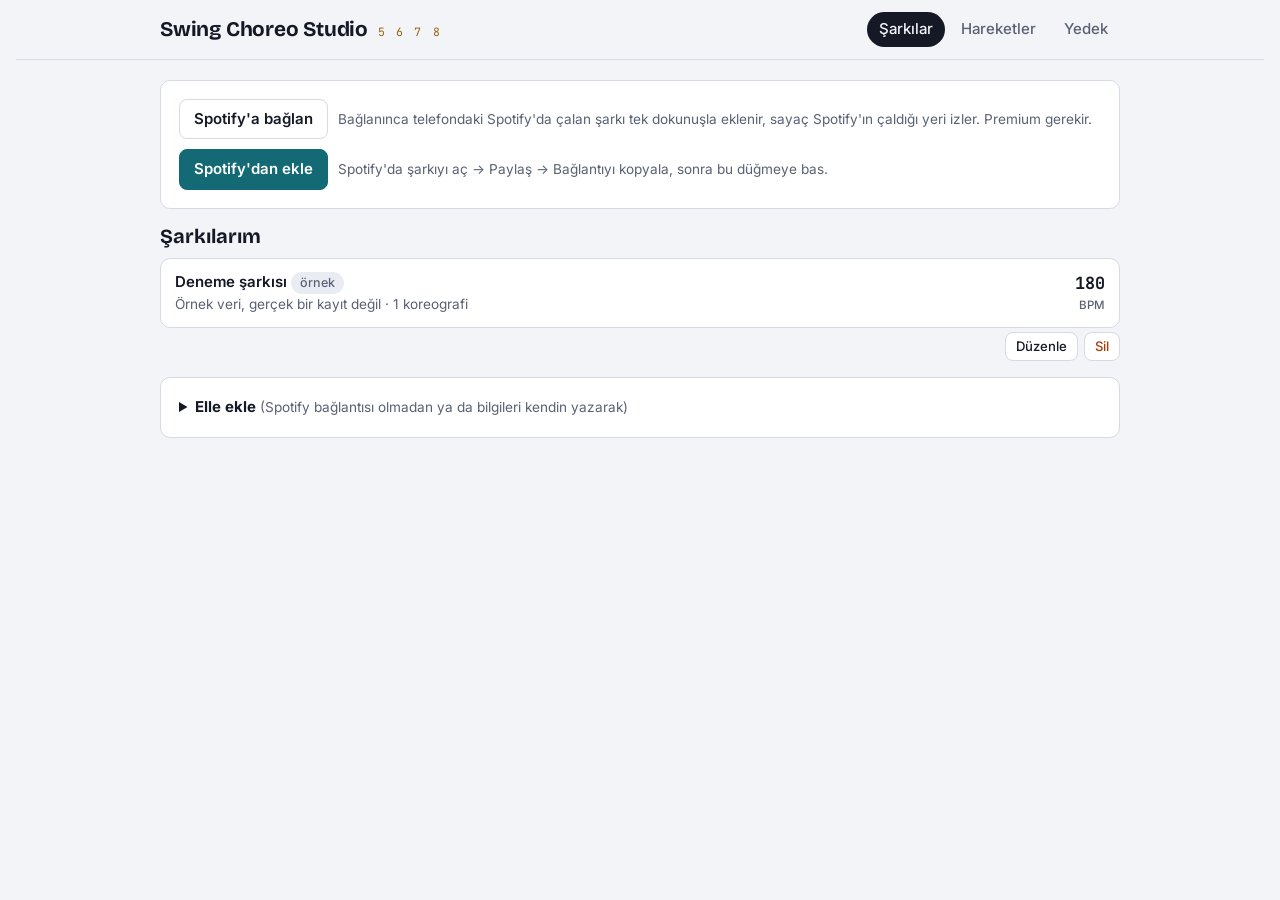
==== commit 5bafe27b: "Spotify hesabı: giriş, çalan şarkıyı izleme ve ekleme, dinlerken işaretleme Spotify Web API girişi (" ====
--- a/docs/index.html
+++ b/docs/index.html
@@ -1756,7 +1756,11 @@
       </div>`;
     }).join('');
     return `<div class="yigin">
+      ${ui.girisKodu ? `<section class="panel not bilgi" style="gap:8px"><b>Spotify girişi burada tamamlanamadı</b>
+        <p class="kucuk">iPhone girişi ayrı bir tarayıcı görünümünde açtı. Bu kodu kopyala, ana ekrandaki uygulamaya dön ve Şarkılar sayfasındaki "kodu yapıştır" alanına yapıştır (birkaç dakika geçerli).</p>
+        <input id="giris-kodu-goster" readonly value="${esc(ui.girisKodu)}"><div><button class="btn kucuk ana" data-act="giris-kodu-kopyala">Kodu kopyala</button></div></section>` : ''}
       <section class="panel" style="gap:10px">
+        ${SPOTIFY_VAR ? `<div id="calan-kart">${calanKartHtml()}</div>` : ''}
         <div class="satir"><button class="btn ana" data-act="spotify-ekle">Spotify'dan ekle</button>
           <span class="kucuk soluk">Spotify'da şarkıyı aç → Paylaş → Bağlantıyı kopyala, sonra bu düğmeye bas.</span></div>
         ${ui.yapistirGoster ? `<label>Bağlantıyı buraya yapıştır<input id="sp-yapistir" placeholder="https://open.spotify.com/track/…" autocomplete="off"></label>
@@ -1877,6 +1881,15 @@
           </form>
         </section>
       </div>
+
+      ${SPOTIFY_VAR && s.spotifyId ? `<section class="panel" style="gap:10px">
+        <h3>Dinlerken işaretle</h3>
+        <p class="ipucu">Bu şarkı Spotify'da çalarken dokun; her dokunuş şarkının Spotify'daki saniyesine yazılır, şarkının farklı yerlerinde parça parça yapabilirsin. Vuruşlara "Vuruş"a dokun (en az 8), sonra "Bulunan tempoyu kullan". Dansın ilk 1'inde "1"e, müzik durduğunda "Break"e, güçlü darbede "Vurgu"ya dokun.${bagli() ? '' : ' (Spotify\'a bağlı değilsen sadece alttaki önizleme oynatıcısının çaldığı 30 saniyede çalışır.)'}</p>
+        <div id="isaret-durum" class="kucuk mono">${esc(isaretDurumu(s))}</div>
+        <button class="dokun" data-isaret="vurus">Vuruş</button>
+        <div class="izgara3"><button class="btn" data-isaret="bir">1</button><button class="btn" data-isaret="break">Break</button><button class="btn" data-isaret="vurgu">Vurgu</button></div>
+        <div class="satir"><button class="btn kucuk ana" data-act="isaret-tempo">Bulunan tempoyu kullan</button>${silDugme('isaret-' + s.id, 'isaret-sifirla', `data-id="${s.id}"`, 'Vuruş dokunuşlarını sil')}</div>
+      </section>` : ''}
 
       <section class="panel">
         <div class="yigin" style="gap:6px"><h3>Sesten analiz</h3>
@@ -2180,7 +2193,7 @@
           <p class="ipucu">Dosyayı çal: sayım, analizde bulunan vuruşlara kilitli ilerler. İleri-geri sardığında sayım da gelir.</p></div>` : ''}
         <div class="yigin" style="gap:8px">
           ${SPOTIFY_VAR && s.spotifyId ? `<h3>${ses ? 'Ya da Spotify ile' : 'Spotify ile prova'}</h3>
-          <p class="ipucu">Alttaki Spotify oynatıcısında çal: sayım şarkının çalan anına kilitli, ileri sarınca sayım da gelir, durdurunca durur. Sayım müziğe oturmuyorsa şarkı seçili sekizliğin 1'ine geldiği anda aşağıdaki düğmeye dokun; bu ayar şarkıya kaydedilir.${s.spotifyKayma ? ` (Kayıtlı ayar: ${sayi(s.spotifyKayma)} sn)` : ''}</p>
+          <p class="ipucu">${bagli() ? 'Telefondaki Spotify\'da bu şarkıyı çal (ya da alttaki şeritten başlat)' : 'Alttaki Spotify oynatıcısında çal'}: sayım şarkının çalan anına kilitli, ileri sarınca sayım da gelir, durdurunca durur. Sayım müziğe oturmuyorsa şarkı seçili sekizliğin 1'ine geldiği anda aşağıdaki düğmeye dokun; bu ayar şarkıya kaydedilir.${s.spotifyKayma ? ` (Kayıtlı ayar: ${sayi(s.spotifyKayma)} sn)` : ''}</p>
           <label class="yan kucuk">Başlangıç <select id="pr-bas" data-ch="pr-bas" style="width:auto">${Array.from({ length: blokB - blokA }, (_, i) => `<option value="${blokA + i}" ${blokA + i === bas ? 'selected' : ''}>${blokA + i + 1}. sekizlik</option>`).join('')}</select></label>
           <button class="dokun" data-act="sp-ilk1" style="min-height:84px">Şu an seçili sekizliğin 1'i</button>
           <p class="kucuk soluk">Spotify oynatıcısı olmadan, elle başlatmak için: şarkı seçili sekizliğin 1'ine gelince aşağıdaki "elle" düğmesine dokun.</p>
@@ -2352,6 +2365,7 @@
         <h2>Bu cihazda</h2>
         <p class="ipucu">Uygulama kendi adresinde çalışıyor: internetsiz de açılır, mikrofonla dinleme kullanılabilir. iPhone'da Safari'nin Paylaş menüsünden "Ana Ekrana Ekle" ile uygulama gibi kurulur. Veriler bu cihazda saklanır; başka cihaza aktarmak için yedek al.</p>
         <p class="kucuk soluk">${kaliciDepo === true ? 'Tarayıcı verileri kalıcı olarak saklamayı onayladı.' : kaliciDepo === false ? 'Tarayıcı kalıcı saklamayı onaylamadı; düzenli yedek al.' : ''}</p>
+        <div class="satir">${bagli() ? `<span class="kucuk">Spotify'a bağlı.</span>${silDugme('spotify-kes', 'spotify-kes', '', 'Spotify bağlantısını kes')}` : '<button class="btn kucuk" data-act="spotify-baglan">Spotify\'a bağlan</button>'}</div>
       </section>`}
     </div>`;
   }
@@ -2634,7 +2648,7 @@
       k = document.createElement('div');
       k.id = 'spotify-cubuk';
       k.hidden = true;
-      k.innerHTML = '<div class="sc-ic"><div id="spotify-yer"></div><p id="spotify-not"></p></div>';
+      k.innerHTML = '<div class="sc-ic"><div id="sc-api" hidden></div><div id="spotify-yer"></div><p id="spotify-not"></p></div>';
       document.body.appendChild(k);
     }
     return k;
@@ -2650,6 +2664,18 @@
     k.hidden = !goster;
     document.body.classList.toggle('spotify-acik', goster);
     if (!goster) { if (SP.ctrl && !SP.durdu) { try { SP.ctrl.pause(); } catch (e) { /* yok */ } } return; }
+    // Spotify hesabına bağlıysa gömülü önizleme oynatıcısı yerine telefondaki Spotify'ı izleyen şerit
+    const apiYer = $('#sc-api'), gomulu = k.querySelector('iframe') || $('#spotify-yer');
+    if (bagli()) {
+      if (gomulu) gomulu.style.display = 'none';
+      if (SP.ctrl && SP.kaynak === 'embed' && !SP.durdu) { try { SP.ctrl.pause(); } catch (e) { /* yok */ } }
+      if (apiYer) { apiYer.hidden = false; apiYer.innerHTML = seritHtml(s); }
+      if (SP.songId !== s.id) { SP.songId = s.id; SP.pos = 0; SP.dur = 0; SP.durdu = true; SP.kaynak = 'hesap'; }
+      spotifyNot('Telefondaki Spotify izleniyor: bu şarkı orada çalınca sayım ve işaretler şarkının saniyesine oturur.');
+      return;
+    }
+    if (apiYer) apiYer.hidden = true;
+    if (gomulu) gomulu.style.display = '';
     SP.songId = s.id;
     const uri = 'spotify:track:' + s.spotifyId;
     if (SP.uri === uri) return;
@@ -2664,7 +2690,7 @@
         SP.ctrl = ctrl;
         if (SP.uri !== uri) ctrl.loadUri(SP.uri); // yüklenirken şarkı değiştiyse
         ctrl.addListener('ready', () => spotifyNot('Çal: Prova sekmesinde sayım bu oynatıcının çaldığı ana kilitlenir.'));
-        ctrl.addListener('playback_update', (e) => spotifyOlay(e.data || {}));
+        ctrl.addListener('playback_update', (e) => { if (bagli()) return; SP.kaynak = 'embed'; spotifyOlay(e.data || {}); });
       });
     }).catch(() => spotifyNot('Spotify oynatıcısı yüklenemedi; internet bağlantısını kontrol et. Şarkıyı "Spotify\'da aç" ile açabilirsin.'));
   }
@@ -2681,8 +2707,9 @@
       const kayit = M.toplam / M.sr + (performance.now() - M.sonParca) / 1000;
       M.spotifyCiftleri.push({ kayit, spotify: SP.pos });
     }
-    const onizleme = SP.dur > 0 && SP.dur <= 31;
-    if (onizleme) spotifyNot('Spotify sadece 30 saniyelik önizleme çalıyor: bu tarayıcıda Spotify hesabına giriş yapılmamış görünüyor. Safari\'de open.spotify.com\'a giriş yapıp sayfayı yeniden aç.');
+    const onizleme = SP.kaynak !== 'hesap' && SP.dur > 0 && SP.dur <= 31;
+    if (SP.kaynak === 'hesap') { /* şerit kendi yazısını gösterir */ }
+    else if (onizleme) spotifyNot('Spotify sadece 30 saniyelik önizleme çalıyor: bu tarayıcıda Spotify hesabına giriş yapılmamış görünüyor. Safari\'de open.spotify.com\'a giriş yapıp sayfayı yeniden aç.');
     else if (SP.dur > 31) spotifyNot('Sayım bu oynatıcının çaldığı ana kilitli (Prova sekmesi).');
     // şarkının süresi bilinmiyorsa Spotify'dan al (koreografi uzunluğu için)
     if (!onizleme && SP.dur > 31 && !s.durationSec && !s.beats) { s.durationSec = Math.round(SP.dur * 10) / 10; s.updatedAt = Date.now(); kaydet(); }
@@ -2694,6 +2721,275 @@
       const c = aktifKoreo(s), sy = $('#pr-sayac');
       if (c && sy) cizTakip(s, c, vurusKonumu(s), sy);
     }
+  }
+
+  // ---------------- Spotify hesabı (Web API; giriş PKCE ile, şifre bize gelmez) ----------------
+  // Telefondaki Spotify'da çalan şarkıyı ve saniyesini okur; Premium hesapta çal/durdur/sar.
+  // Spotify sesi vermez: analiz için "Dinlerken işaretle", mikrofon (başka cihazdan çalarak) ya da dosya.
+  const SPOTIFY_CLIENT_ID = '467cc7d466b74f508222e97fbf307c3f';
+  const SPOTIFY_KAPSAM = 'user-read-playback-state user-read-currently-playing user-modify-playback-state';
+  const HESAP_ANAHTAR = 'swing-choreo-studio.spotify';
+  const HS = { token: null, yenile: null, bitis: 0, zamanlayici: null, hata: null, calan: null, sayac: null };
+  function donusAdresi() { return location.origin + location.pathname.replace(/index\.html$/, ''); }
+  function hesapYukle() {
+    try { const v = JSON.parse(localStorage.getItem(HESAP_ANAHTAR) || 'null'); if (v) { HS.token = v.token; HS.yenile = v.yenile; HS.bitis = v.bitis || 0; } } catch (e) { /* yok */ }
+  }
+  function hesapKaydet() {
+    try { localStorage.setItem(HESAP_ANAHTAR, JSON.stringify({ token: HS.token, yenile: HS.yenile, bitis: HS.bitis })); } catch (e) { /* yok */ }
+  }
+  const bagli = () => !!(SPOTIFY_VAR && HS.yenile);
+  function bekleyenGiris() { try { return JSON.parse(localStorage.getItem(HESAP_ANAHTAR + '.bekleyen') || 'null'); } catch (e) { return null; } }
+  function rastgele(n) { const a = new Uint8Array(n); crypto.getRandomValues(a); return Array.from(a, (b) => ('0' + b.toString(16)).slice(-2)).join(''); }
+  async function sha256b64url(s) {
+    const h = await crypto.subtle.digest('SHA-256', new TextEncoder().encode(s));
+    return btoa(String.fromCharCode(...new Uint8Array(h))).replace(/\+/g, '-').replace(/\//g, '_').replace(/=+$/, '');
+  }
+  async function spotifyGiris() {
+    const dogrulayici = rastgele(48), durum = rastgele(12);
+    try { localStorage.setItem(HESAP_ANAHTAR + '.bekleyen', JSON.stringify({ dogrulayici, durum, t: Date.now() })); } catch (e) { /* yok */ }
+    const p = new URLSearchParams({
+      response_type: 'code', client_id: SPOTIFY_CLIENT_ID, scope: SPOTIFY_KAPSAM, redirect_uri: donusAdresi(),
+      state: durum, code_challenge_method: 'S256', code_challenge: await sha256b64url(dogrulayici),
+    });
+    location.assign('https://accounts.spotify.com/authorize?' + p.toString());
+  }
+  async function tokenIste(govde) {
+    const r = await fetch('https://accounts.spotify.com/api/token', {
+      method: 'POST', headers: { 'Content-Type': 'application/x-www-form-urlencoded' },
+      body: new URLSearchParams(Object.assign({ client_id: SPOTIFY_CLIENT_ID }, govde)),
+    });
+    const j = await r.json().catch(() => ({}));
+    if (!r.ok || !j.access_token) { const e = new Error(j.error_description || j.error || ('HTTP ' + r.status)); e.kod = j.error; throw e; }
+    HS.token = j.access_token;
+    HS.bitis = Date.now() + (j.expires_in || 3600) * 1000 - 60000;
+    if (j.refresh_token) HS.yenile = j.refresh_token;
+    hesapKaydet();
+  }
+  async function kodDegistir(kod) {
+    const b = bekleyenGiris();
+    if (!b) throw new Error('Bu cihazda başlatılmış bir giriş yok; "Spotify\'a bağlan"a yeniden bas.');
+    await tokenIste({ grant_type: 'authorization_code', code: kod, redirect_uri: donusAdresi(), code_verifier: b.dogrulayici });
+    try { localStorage.removeItem(HESAP_ANAHTAR + '.bekleyen'); } catch (e) { /* yok */ }
+  }
+  // Spotify girişten dönünce adres ?code=…&state=… taşır
+  async function girisDonusu() {
+    const q = new URLSearchParams(location.search);
+    if (!q.has('code') && !q.has('error')) return;
+    const kod = q.get('code'), durum = q.get('state');
+    try { history.replaceState(null, '', donusAdresi() + location.hash); } catch (e) { /* yok */ }
+    if (q.has('error')) { toast('Spotify girişi iptal edildi.'); return; }
+    const b = bekleyenGiris();
+    if (b && b.durum === durum) {
+      try { await kodDegistir(kod); toast('Spotify\'a bağlandı.'); calanIzle(); }
+      catch (e) { toast('Spotify girişi tamamlanamadı: ' + e.message); }
+      ciz();
+    } else {
+      // giriş başka bir pencerede döndü (iPhone'da ana ekran uygulaması ayrı tarayıcı görünümü açabilir):
+      // kod ana ekrandaki uygulamaya elle taşınır
+      ui.girisKodu = kod;
+      ui.rota = { gorunum: 'sarkilar' };
+      ciz();
+    }
+  }
+  function spotifyBaglantiyiKes() {
+    clearTimeout(HS.zamanlayici);
+    HS.token = null; HS.yenile = null; HS.bitis = 0; HS.calan = null;
+    try { localStorage.removeItem(HESAP_ANAHTAR); } catch (e) { /* yok */ }
+  }
+  async function erisim() {
+    if (!HS.yenile) throw new Error('Spotify\'a bağlı değil.');
+    if (!HS.token || Date.now() > HS.bitis) {
+      try { await tokenIste({ grant_type: 'refresh_token', refresh_token: HS.yenile }); }
+      catch (e) { if (e.kod === 'invalid_grant') { spotifyBaglantiyiKes(); ciz(); toast('Spotify bağlantısının süresi doldu; yeniden bağlan.'); } throw e; }
+    }
+    return HS.token;
+  }
+  async function api(yol, secenek) {
+    const t = await erisim();
+    const s = Object.assign({}, secenek || {});
+    s.headers = Object.assign({ Authorization: 'Bearer ' + t }, s.headers || {});
+    const r = await fetch('https://api.spotify.com/v1' + yol, s);
+    if (r.status === 401) { HS.token = null; throw new Error('Spotify yetkisi yenileniyor, tekrar dene.'); }
+    if (r.status === 204 || r.status === 202) return null;
+    const tx = await r.text();
+    let j = null; try { j = tx ? JSON.parse(tx) : null; } catch (e) { j = null; }
+    if (!r.ok) {
+      const e = new Error((j && j.error && j.error.message) || ('HTTP ' + r.status));
+      e.durum = r.status; e.neden = j && j.error && j.error.reason; throw e;
+    }
+    return j;
+  }
+  // Çalan şarkıyı düzenli sor (sayfa görünürken). Şarkı sayfasında daha sık.
+  function calanIzle() {
+    clearTimeout(HS.zamanlayici);
+    if (!bagli()) return;
+    const tur = async () => {
+      if (document.visibilityState === 'visible') {
+        const t0 = performance.now();
+        try {
+          const d = await api('/me/player/currently-playing');
+          calanGuncelle(d, (performance.now() - t0) / 1000);
+          HS.hata = null;
+        } catch (e) { HS.hata = e.message; calanSeridiCiz(); }
+      }
+      if (!bagli()) return;
+      const sik = ui.rota.gorunum === 'sarki';
+      HS.zamanlayici = setTimeout(tur, sik ? 1200 : 3000);
+    };
+    tur();
+  }
+  function calanGuncelle(d, rtt) {
+    if (!d || !d.item || d.item.type !== 'track') HS.calan = null;
+    else {
+      const it = d.item;
+      HS.calan = {
+        id: it.id, ad: it.name, sanatci: (it.artists || []).map((a) => a.name).join(', '),
+        album: it.album ? it.album.name : '', yil: ((it.album && it.album.release_date) || '').slice(0, 4),
+        sure: (it.duration_ms || 0) / 1000, pos: (d.progress_ms || 0) / 1000 + (d.is_playing ? rtt / 2 : 0),
+        caliyor: !!d.is_playing, t: performance.now(),
+      };
+    }
+    // açık şarkı Spotify'da çalıyorsa sayaç zamanı buradan
+    const s = aktifSarki();
+    const C = HS.calan;
+    if (s && s.spotifyId) {
+      if (C && C.id === s.spotifyId) {
+        const tahmin = SP.songId === s.id && !SP.durdu ? spotifyZamani() : null;
+        // küçük farklarda kaydırma yok: sayım titremesin
+        const pos = tahmin != null && C.caliyor && Math.abs(tahmin - C.pos) < 0.25 ? tahmin : C.pos;
+        SP.songId = s.id; SP.kaynak = 'hesap';
+        spotifyOlay({ position: pos * 1000, duration: C.sure * 1000, isPaused: !C.caliyor });
+      } else if (SP.songId === s.id && SP.kaynak === 'hesap' && !SP.durdu) {
+        spotifyOlay({ position: spotifyZamani() * 1000, duration: SP.dur * 1000, isPaused: true });
+      }
+    }
+    calanSeridiCiz();
+  }
+  function calanSimdi() { const C = HS.calan; return C ? C.pos + (C.caliyor ? (performance.now() - C.t) / 1000 : 0) : 0; }
+  // Şarkılar sayfasındaki "Spotify'da çalıyor" kartı ve şarkı sayfasının alt şeridi
+  function calanKartHtml() {
+    if (!SPOTIFY_VAR) return '';
+    if (!bagli()) {
+      const b = bekleyenGiris();
+      return `<div class="satir"><button class="btn" data-act="spotify-baglan">Spotify'a bağlan</button>
+        <span class="kucuk soluk">Bağlanınca telefondaki Spotify'da çalan şarkı tek dokunuşla eklenir, sayaç Spotify'ın çaldığı yeri izler. Premium gerekir.</span></div>
+        ${b ? `<label class="kucuk">Giriş tarayıcıda kaldıysa oradaki kodu buraya yapıştır<input id="giris-kodu" placeholder="kod" autocomplete="off"></label>` : ''}`;
+    }
+    const C = HS.calan;
+    if (HS.hata && !C) return `<p class="kucuk soluk">Spotify: ${esc(HS.hata)}</p>`;
+    if (!C) return '<p class="kucuk soluk">Spotify\'a bağlı. Telefondaki Spotify\'da bir şarkı çaldığında burada görünür.</p>';
+    const varOlan = DB.songs.find((x) => x.spotifyId === C.id);
+    return `<div class="satir ara"><div style="min-width:0"><div class="kucuk soluk">Spotify'da ${C.caliyor ? 'çalıyor' : 'duraklatıldı'}</div>
+      <b>${esc(C.ad)}</b> <span class="soluk">${esc(C.sanatci)}</span></div>
+      ${varOlan ? `<button class="btn kucuk" data-act="git" data-h="sarki-${varOlan.id}">Aç</button>` : '<button class="btn ana kucuk" data-act="calan-ekle">Ekle</button>'}</div>`;
+  }
+  function seritHtml(s) {
+    const C = HS.calan;
+    const ayni = C && C.id === s.spotifyId;
+    if (HS.hata && !C) return `<div class="satir ara"><span class="kucuk">Spotify: ${esc(HS.hata)}</span></div>`;
+    if (ayni) {
+      return `<div class="satir ara"><span class="mono" id="sc-zaman">${sureMetni(calanSimdi())} / ${sureMetni(C.sure)}</span>
+        <span class="satir"><button class="btn kucuk" data-act="sp-sar" data-d="-5">−5 sn</button>
+        <button class="btn kucuk ana" data-act="sp-durdur-devam">${C.caliyor ? 'Durdur' : 'Çal'}</button>
+        <button class="btn kucuk" data-act="sp-sar" data-d="5">+5 sn</button></span></div>`;
+    }
+    return `<div class="satir ara"><span class="kucuk" style="min-width:0">${C ? `Spotify'da başka şarkı: ${esc(C.ad)}` : 'Spotify\'da şu an bir şey çalmıyor.'}</span>
+      <button class="btn kucuk ana" data-act="sp-cal">Bu şarkıyı Spotify'da çal</button></div>`;
+  }
+  function calanSeridiCiz() {
+    const kart = $('#calan-kart');
+    if (kart) kart.innerHTML = calanKartHtml();
+    const yer = $('#sc-api');
+    const s = aktifSarki();
+    if (yer && s && s.spotifyId && bagli()) yer.innerHTML = seritHtml(s);
+  }
+  async function spotifyKomut(yol, yontem, govde) {
+    try {
+      await api(yol, { method: yontem, headers: govde ? { 'Content-Type': 'application/json' } : {}, body: govde ? JSON.stringify(govde) : undefined });
+      setTimeout(calanIzle, 350);
+    } catch (e) {
+      if (e.durum === 404 || e.neden === 'NO_ACTIVE_DEVICE') toast('Spotify\'da etkin cihaz yok: telefonda Spotify\'ı açıp bir şarkı başlat, sonra tekrar dene.');
+      else if (e.durum === 403) toast('Spotify bu komuta izin vermedi (Premium gerekir ya da cihaz uzaktan kontrolü kapalı).');
+      else toast('Spotify: ' + e.message);
+    }
+  }
+  function calaniEkle() {
+    const C = HS.calan;
+    if (!C) return;
+    const varOlan = DB.songs.find((x) => x.spotifyId === C.id);
+    if (varOlan) { git('sarki-' + varOlan.id); return; }
+    const s = yeniSarki({ spotifyId: C.id, title: C.ad, artist: C.sanatci, album: C.album, year: C.yil, durationSec: Math.round(C.sure * 10) / 10 });
+    DB.songs.push(s); kaydet();
+    toast(`“${C.ad}” eklendi.`);
+    git('sarki-' + s.id);
+  }
+
+  // ---------------- Dinlerken işaretle ----------------
+  // Spotify bu şarkıyı çalarken dokunuşlar şarkının Spotify'daki saniyesine yazılır.
+  // Vuruş dokunuşlarından tempo ve vuruş ızgarası, "1"den dansın başı, break/vurgu dokunuşlarından harita işaretleri.
+  function dokunusIzgarasi(liste) {
+    const t = [...(liste || [])].sort((a, b) => a - b);
+    if (t.length < 8) return null;
+    const ar = [];
+    for (let i = 1; i < t.length; i++) { const d = t[i] - t[i - 1]; if (d > 0.18 && d < 1.6) ar.push(d); }
+    if (ar.length < 6) return null;
+    ar.sort((a, b) => a - b);
+    let p = ar[ar.length >> 1], a = t[0];
+    // dokunuşları ızgara sırasına yuvarlayıp doğru uydur (en küçük kareler), üç tur
+    for (let tur = 0; tur < 3; tur++) {
+      const k = t.map((x) => Math.round((x - a) / p));
+      const n = t.length;
+      let sk = 0, st = 0, skk = 0, skt = 0;
+      for (let i = 0; i < n; i++) { sk += k[i]; st += t[i]; skk += k[i] * k[i]; skt += k[i] * t[i]; }
+      const pay = n * skk - sk * sk;
+      if (!pay) break;
+      p = (n * skt - sk * st) / pay;
+      a = (st - p * sk) / n;
+    }
+    let hata = 0;
+    for (const x of t) { const r = x - (a + p * Math.round((x - a) / p)); hata += r * r; }
+    return { periyot: p, evre: a, bpm: 60 / p, sapma: Math.sqrt(hata / t.length) };
+  }
+  function isaretDurumu(s) {
+    const iz = dokunusIzgarasi(s.vurusDokunuslari);
+    const n = (s.vurusDokunuslari || []).length;
+    if (!n) return 'Henüz vuruş dokunuşu yok.';
+    if (!iz) return `${n} vuruş dokunuşu (en az 8 gerekli).`;
+    return `${n} vuruş dokunuşu · tempo ${sayi(iz.bpm)} BPM · sapma ±${Math.round(iz.sapma * 1000)} ms`;
+  }
+  function isaretDokun(tur) {
+    const s = aktifSarki();
+    if (!s) return;
+    if (!(SP.songId === s.id && SP.dur > 0 && !SP.durdu)) { toast('Önce Spotify\'da bu şarkıyı çal.'); return; }
+    const an = Math.round((spotifyZamani() - (s.spotifyKayma || 0)) * 1000) / 1000;
+    const durumYaz = (m) => { const el = $('#isaret-durum'); if (el) el.textContent = m; };
+    if (tur === 'vurus') {
+      s.vurusDokunuslari = s.vurusDokunuslari || [];
+      s.vurusDokunuslari.push(an);
+      s.updatedAt = Date.now(); kaydet();
+      durumYaz(isaretDurumu(s));
+      return;
+    }
+    if (tur === 'bir') {
+      const iz = dokunusIzgarasi(s.vurusDokunuslari);
+      if (s.beats && s.originIdx != null) {
+        // analiz vuruşları varsa en yakın vuruş dansın ilk 1'i olur
+        let en = 0; for (let i = 1; i < s.beats.length; i++) if (Math.abs(s.beats[i] - an) < Math.abs(s.beats[en] - an)) en = i;
+        s.originIdx = en; s.firstOneSec = s.beats[en];
+      } else s.firstOneSec = iz ? Math.round((iz.evre + iz.periyot * Math.round((an - iz.evre) / iz.periyot)) * 1000) / 1000 : an;
+      s.spotifyKayma = 0;
+      s.updatedAt = Date.now(); kaydet();
+      toast(`Dansın ilk 1'i: ${sureMetni(s.firstOneSec)} (${sayi(s.firstOneSec)} sn).`);
+      return;
+    }
+    if (!s.bpm) { toast('Önce tempo gerekli: vuruşlara dokunup "Bulunan tempoyu kullan"a bas.'); return; }
+    const b = Math.round(zamandanVurus(s, an));
+    if (b < 0) { toast('Bu an dansın ilk 1\'inden önce.'); return; }
+    const anahtar = tur === 'break' ? 'breaks' : 'accents';
+    s[anahtar] = [...new Set([...(s[anahtar] || []), b])].sort((x, y) => x - y);
+    s.haritaElle = true; s.updatedAt = Date.now(); kaydet();
+    const k = S.sayim(b);
+    toast(`${tur === 'break' ? 'Break' : 'Vurgu'}: ${k.blok + 1}. sekizlik, sayım ${k.etiket}.`);
   }
 
   // ---------------- olaylar ----------------
@@ -2742,6 +3038,29 @@
     },
     'sarki-duzen': (el) => { ui.sarkiDuzen = el.dataset.id; ciz(); },
     'sarki-duzen-bitti': () => { ui.sarkiDuzen = null; ciz(); toast('Kaydedildi.'); },
+    'spotify-baglan': () => { spotifyGiris().catch((e) => toast('Spotify girişi açılamadı: ' + e.message)); },
+    'spotify-kes': () => { if (!onayli('spotify-kes')) return; spotifyBaglantiyiKes(); ciz(); toast('Spotify bağlantısı kesildi.'); },
+    'giris-kodu-kopyala': () => { const i = $('#giris-kodu-goster'); kopyala(i && i.value, i); },
+    'calan-ekle': () => calaniEkle(),
+    'sp-cal': () => { const s = aktifSarki(); if (s && s.spotifyId) spotifyKomut('/me/player/play', 'PUT', { uris: ['spotify:track:' + s.spotifyId] }); },
+    'sp-durdur-devam': () => { const C = HS.calan; spotifyKomut(C && C.caliyor ? '/me/player/pause' : '/me/player/play', 'PUT'); },
+    'sp-sar': (el) => {
+      const C = HS.calan; if (!C) return;
+      const hedef = Math.max(0, Math.min(C.sure - 1, calanSimdi() + +el.dataset.d));
+      spotifyKomut('/me/player/seek?position_ms=' + Math.round(hedef * 1000), 'PUT');
+    },
+    'isaret-tempo': () => {
+      const s = aktifSarki(); const iz = dokunusIzgarasi(s.vurusDokunuslari);
+      if (!iz) { toast('En az 8 vuruş dokunuşu gerekli.'); return; }
+      kaynakEkle(s, 'dokunma', iz.bpm, `Spotify'la dinlerken, ${s.vurusDokunuslari.length} dokunuş`);
+      // dokunuş ızgarası düzgün tempo varsayar; eski analiz vuruşları bırakılır (analiz verisi saklı kalır)
+      s.beats = null; s.originIdx = null;
+      s.bpm = Math.round(iz.bpm * 10) / 10; s.bpmOlcum = s.bpm; s.bpmKaynak = 'dokunma';
+      if (s.firstOneSec != null) s.firstOneSec = Math.round((iz.evre + iz.periyot * Math.round((s.firstOneSec - iz.evre) / iz.periyot)) * 1000) / 1000;
+      s.updatedAt = Date.now(); kaydet(); ciz();
+      toast(`Tempo ${sayi(s.bpm)} BPM. Şimdi dansın ilk 1'inde "1"e dokun.`);
+    },
+    'isaret-sifirla': (el) => { if (!onayli('isaret-' + el.dataset.id)) return; const s = sarki(el.dataset.id); s.vurusDokunuslari = []; kaydet(); ciz(); },
     isaret: (el) => {
       const s = aktifSarki(); const b = +el.dataset.b;
       const acc = new Set(s.accents || []), brk = new Set(s.breaks || []);
@@ -2820,7 +3139,7 @@
     'sp-ilk1': () => {
       // şarkı seçili sekizliğin 1'ine geldiği an: Spotify zamanı ile koreografi sayımı eşlenir
       const s = aktifSarki();
-      if (!SP.ctrl || SP.songId !== s.id || SP.dur <= 0) { toast('Önce alttaki Spotify oynatıcısında şarkıyı çal.'); return; }
+      if (SP.songId !== s.id || SP.dur <= 0) { toast('Önce bu şarkıyı Spotify\'da çal.'); return; }
       const an = spotifyZamani();
       const blok = ui.prBas[s.id] ?? Math.floor(aktifKoreo(s).range[0] / 8);
       if (s.beats && s.originIdx != null) {
@@ -3112,6 +3431,17 @@
     }
     const ara = $('#hareket-ara');
     if (ara) ara.addEventListener('input', () => { ui.ara = ara.value; $('#hareket-liste').innerHTML = hareketListesi(); });
+    const gk = $('#giris-kodu');
+    if (gk) {
+      const bitir = () => {
+        const v = gk.value.trim(); if (!v) return;
+        // tam dönüş adresi yapıştırıldıysa içinden kodu al
+        let kod = v; try { const u = new URL(v); if (u.searchParams.get('code')) kod = u.searchParams.get('code'); } catch (e) { /* düz kod */ }
+        kodDegistir(kod).then(() => { toast('Spotify\'a bağlandı.'); ciz(); calanIzle(); }).catch((e) => toast('Bağlanamadı: ' + e.message));
+      };
+      gk.addEventListener('paste', () => setTimeout(bitir, 0));
+      gk.addEventListener('change', bitir);
+    }
   }
 
   document.addEventListener('click', (e) => {
@@ -3134,6 +3464,8 @@
     if (h) h(f, e);
   });
   document.addEventListener('pointerdown', (e) => {
+    const is = e.target.closest('[data-isaret]');
+    if (is) { e.preventDefault(); isaretDokun(is.dataset.isaret); return; }
     const el = e.target.closest('[data-tap]');
     if (!el) return;
     e.preventDefault();
@@ -3152,7 +3484,14 @@
   // başlat
   yukle();
   ui.rota = rotaOku();
+  if (SPOTIFY_VAR) hesapYukle();
   ciz();
+  if (SPOTIFY_VAR) {
+    girisDonusu().finally(() => calanIzle());
+    document.addEventListener('visibilitychange', () => { if (document.visibilityState === 'visible') calanIzle(); });
+    // şeritteki Spotify saati akıcı ilerlesin
+    setInterval(() => { const z = $('#sc-zaman'); const C = HS.calan; if (z && C) z.textContent = `${sureMetni(calanSimdi())} / ${sureMetni(C.sure)}`; }, 500);
+  }
   (async () => {
     try {
       if (window.claude && typeof window.claude.use === 'function') {
@@ -3170,7 +3509,7 @@
   }
 
   // deneme için dışa açık (sadece okuma amaçlı)
-  window.__scs = { DB: () => DB, S, spotifyOlay: (d) => spotifyOlay(d) };
+  window.__scs = { DB: () => DB, S, spotifyOlay: (d) => spotifyOlay(d), calanGuncelle: (d, r) => calanGuncelle(d, r || 0), HS, dokunusIzgarasi, isaretDokun, donusAdresi };
 })();
 </script>
 </body>
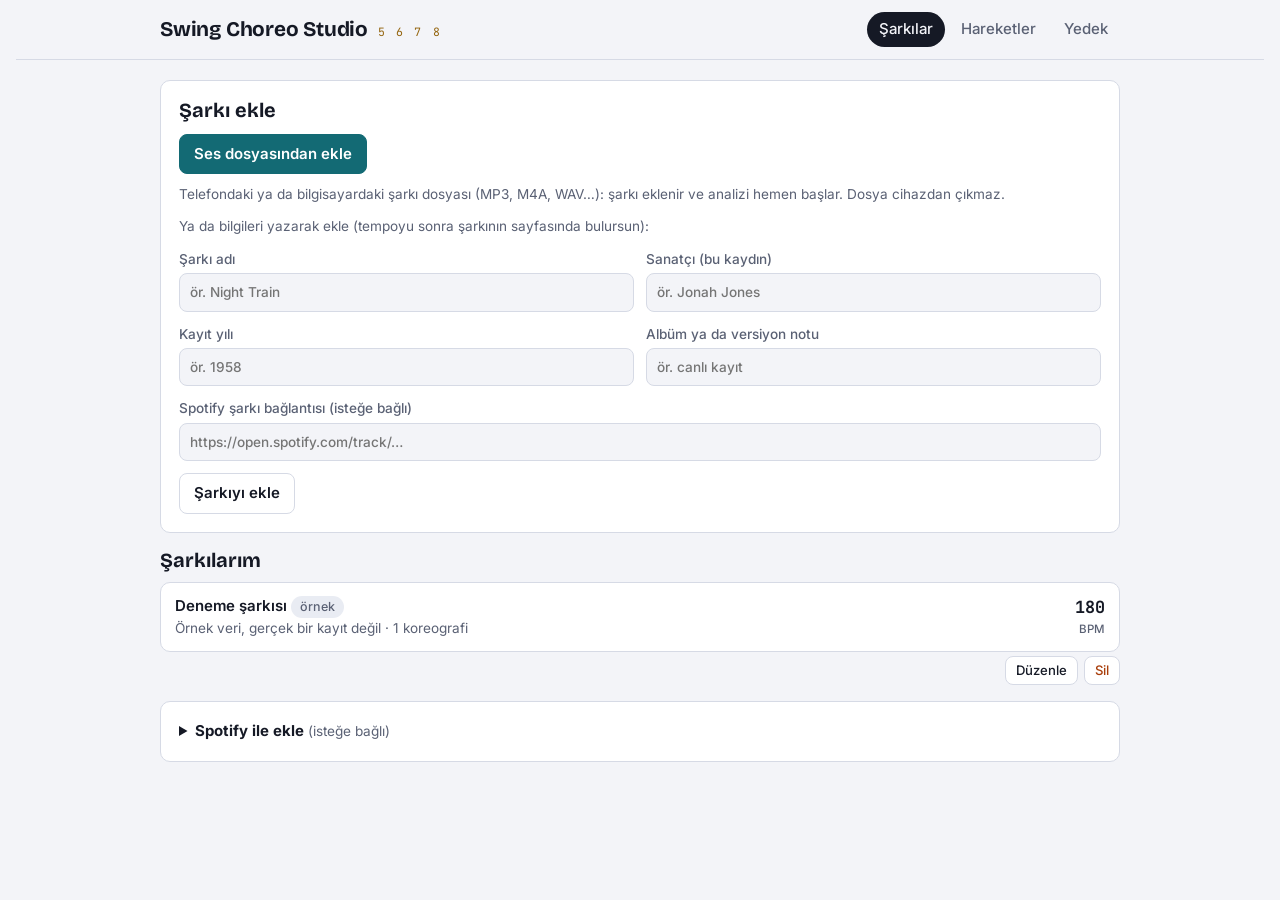
==== commit bd50ae21: "Vurgu sayımları ve şarkı ekleme: hareketin vurgusu müzikteki darbeye denk gelir Hareketlere "vurgu s" ====
--- a/docs/index.html
+++ b/docs/index.html
@@ -268,8 +268,14 @@
       id, name, start, length, lengthOptions: null, flexStart: false, travel, energy, level, character,
       accents: [], weightStart: 'any', weightEnd: 'any', mirror: false, sekizSerbest: true, kullan: true, bpmMin, bpmMax,
       desc, video: '', variations: '', kind: 'hareket', builtin: true,
+      vurguSayimlari: VARSAYILAN_VURGU[id] ? VARSAYILAN_VURGU[id].slice() : [],
     }, ek || {});
   }
+  // Hareketin vurguyu yaptığı dans sayımları (başlangıç önerisi; kullanıcı kütüphanede düzeltir)
+  const VARSAYILAN_VURGU = {
+    'stomps': [1], 'kick-ball-change': [8], 'boogie-drops': [1, 5], 'scissor-kicks': [1, 3],
+    'hallelujah': [1], 'knee-slaps': [1, 3], 'shimmy': [1], 'apple-jacks': [1, 5], 'charleston': [1, 5],
+  };
 
   function varsayilanHareketler() {
     return [
@@ -444,7 +450,26 @@
   }
   const keskinMi = (m) => m.character === 'vurgu' || m.character === 'keskin' || (m.accents || []).includes('vurgu');
 
-  function adayPuani(m, t, L, side, st, ctx, kopya) {
+  // Hareketin vurgu sayımları (dans sayımı olarak, ör. [5]) → hareketin başından itibaren vuruş farkları.
+  // 8'den uzun hareketlerde vurgu her 8 sayımda tekrar eder. on: 8'de hazırlıkla giriş (gövde 1 vuruş sonra).
+  function vurguOfsetleri(m, L, on) {
+    const acc = m && m.vurguSayimlari;
+    if (!acc || !acc.length) return [];
+    const govdeL = L - (on ? 1 : 0);
+    const out = [];
+    for (const a of acc) {
+      const o0 = m.flexStart ? Math.max(0, a - 1) : mod(a - m.start, 8);
+      for (let o = o0; o < govdeL - EPS; o += 8) out.push(o + (on ? 1 : 0));
+    }
+    return out;
+  }
+  // Bir öğenin müzikteki darbelerle (vurgu) denk gelen sayımları
+  function vurguDenkligi(it, m, song) {
+    const set = new Set((song.accents || []).map((a) => Math.round(a * 2)));
+    return vurguOfsetleri(m, it.L, it.on).map((o) => it.t + o).filter((b) => set.has(Math.round(b * 2)));
+  }
+
+  function adayPuani(m, t, L, side, st, ctx, kopya, on) {
     const { song, ayar } = ctx;
     let p = 0;
     const acc = m.accents || [];
@@ -479,11 +504,27 @@
       }
     }
     const son = t + L;
+    // Müzikteki darbeler (vurgular): hareketin kendi vurgu sayımı darbeye denk gelirse güçlü ödül.
+    // Darbe akıcı bir hareketin ortasına düşerse ceza (hareket müziği "kaçırır").
+    const ofs = m.kind === 'poz' ? [] : vurguOfsetleri(m, L, on);
+    const ofsSet = new Set(ofs.map((o) => Math.round((t + o) * 2)));
+    let denk = 0;
     for (const a of ctx.vurgular) {
       if (a < t - EPS || a >= son - EPS) continue;
-      if (yakin(a, t)) p += keskinMi(m) ? 1.2 : 0.1;
-      else if (m.character === 'akıcı' && L >= 4) p -= 0.7;
-      else if (keskinMi(m)) p += 0.5;
+      if (ofsSet.has(Math.round(a * 2))) { p += 1.8; denk++; }
+      else if (!ofs.length && yakin(a, t)) p += keskinMi(m) ? 1.0 : 0.1; // vurgu sayımı girilmemiş harekette eski kural
+      else if (m.character === 'akıcı' && L >= 4) p -= 0.9;
+      else if (!ofs.length && keskinMi(m)) p += 0.3;
+      else p -= 0.4;
+    }
+    // vurgu sayımı müzikte darbesiz bir yere düşüyorsa, yakında darbe varken hafif ceza (vurgu boşa gider)
+    if (ofs.length && !denk && ctx.vurgular.some((a) => a >= t - EPS && a < son - EPS)) p -= 0.3;
+    // enerji yükselişi/düşüşü: sekizlik başında enerji arttıysa keskin/enerjik giriş, düştüyse akıcı geçiş
+    const govdeBas = t + (on ? 1 : 0);
+    if (m.kind !== 'poz' && yakin(mod(govdeBas, 8), 0)) {
+      const blok = Math.round(govdeBas / 8);
+      if (ctx.yukselis && ctx.yukselis.has(blok)) p += (keskinMi(m) || m.energy >= 3) ? 0.7 : -0.2;
+      if (ctx.dusus && ctx.dusus.has(blok)) p += m.character === 'akıcı' || m.energy === 1 ? 0.5 : -0.2;
     }
     // vurgu müziğin bir sonraki sayımındaysa, akıcı hareketi orada bitirmek iyidir
     if (ctx.vurguSet.has(Math.round(son * 2)) && m.kind !== 'poz') p += 0.3;
@@ -567,7 +608,7 @@
         const ayak = st.agirlik !== 'any' && ws !== 'any' && ws !== st.agirlik;
         if (ayak && !elle) continue;
         const sorun = gecis || (ayak ? 'Ağırlık uymuyor.' : null);
-        out.push({ tur: 'hareket', m, t, L, side, on, bir, sorun, puan: adayPuani(m, t, L, side, st, ctx, false) + (ek || 0) });
+        out.push({ tur: 'hareket', m, t, L, side, on, bir, sorun, puan: adayPuani(m, t, L, side, st, ctx, false, on) + (ek || 0) });
       }
     };
     if (a === 'poz') {
@@ -621,7 +662,7 @@
     let toplam = 0, n = 0, ileri = 0;
     for (const y of yeni) {
       const m = ctx.bul(y.moveId); if (!m) return null;
-      toplam += adayPuani(m, y.t, y.L, y.side, st, ctx, true); n++;
+      toplam += adayPuani(m, y.t, y.L, y.side, st, ctx, true, y.on); n++;
       ileri += m.travel === 'ileri' ? 1 : m.travel === 'geri' ? -1 : 0;
     }
     let ceza = 0;
@@ -759,6 +800,12 @@
     ctx.vurgular = (song.accents || []).filter((a) => a >= aralik[0] && a < aralik[1]);
     ctx.vurguSet = new Set(ctx.vurgular.map((a) => Math.round(a * 2)));
     ctx.sonVurus = aralik[1];
+    // enerjinin bir önceki sekizliğe göre yükseldiği ve düştüğü sekizlikler
+    ctx.yukselis = new Set(); ctx.dusus = new Set();
+    for (let b = Math.floor(aralik[0] / 8) + 1; b * 8 < aralik[1]; b++) {
+      const fark = blokEnerji(song, b) - blokEnerji(song, b - 1);
+      if (fark > 0) ctx.yukselis.add(b); else if (fark < 0) ctx.dusus.add(b);
+    }
     return ctx;
   }
 
@@ -1511,7 +1558,7 @@
     EPS, mod, yakin, uid, varsayilanHareketler, KARAKTERLER, YONLER, VURGU_ETIKETLERI,
     sayim, baslangicEtiketi, sonVurus, baslangicUygun, sinirUygun, hazirlik, ayna, hizaPeriyodu,
     toplamVurus, bolumEtiketi, blokEnerji, breakAraliklari, aralikHesapla,
-    olustur, bolgeyiYenile, yerlestir, boslukOlustur, dogrula, blokParcasi, metinCikar, elleSecenekler, uyarilariDuzelt, sayimlariDuzelt, aile, beklenenSure, gecisSorunu,
+    olustur, bolgeyiYenile, yerlestir, boslukOlustur, dogrula, blokParcasi, metinCikar, elleSecenekler, vurguOfsetleri, vurguDenkligi, VARSAYILAN_VURGU, uyarilariDuzelt, sayimlariDuzelt, aile, beklenenSure, gecisSorunu,
     hareketSecenekleri, baglam, yeniDurum, durumaUygula,
     analizEt, turet, sayi,
   };
@@ -1548,6 +1595,16 @@
     setTimeout(() => t.remove(), 2800);
   }
   function sureMetni(sn) { if (sn == null || isNaN(sn)) return ''; const m = Math.floor(sn / 60), s = Math.round(sn - m * 60); return `${m}:${String(s).padStart(2, '0')}`; }
+  // "1, 5" ya da "7&" gibi vurgu sayımlarını okur (1–8, yarım sayım "&" ile)
+  function vurguOku(v) {
+    const out = [];
+    for (const p of String(v || '').split(/[\s,;]+/).filter(Boolean)) {
+      const yarim = /&$/.test(p);
+      const n = parseFloat(p.replace('&', '').replace(',', '.'));
+      if (n >= 1 && n <= 8) out.push(n + (yarim ? 0.5 : 0));
+    }
+    return [...new Set(out)].sort((a, b) => a - b);
+  }
   function sureOku(v) {
     v = String(v).trim().replace(',', '.');
     if (!v) return null;
@@ -1581,7 +1638,7 @@
     try { localStorage.setItem(ANAHTAR, JSON.stringify(DB)); kayitOk = true; } catch (e) { kayitOk = false; }
   }
   function hareketNormal(m) {
-    const v = { lengthOptions: null, flexStart: false, accents: [], weightStart: 'any', weightEnd: 'any', mirror: false, sekizSerbest: true, kullan: true, bpmMin: 60, bpmMax: 300, desc: '', video: '', variations: '', kind: 'hareket', travel: 'yerinde', energy: 2, level: 1, character: 'groove', start: 1, length: 8 };
+    const v = { lengthOptions: null, flexStart: false, accents: [], vurguSayimlari: [], weightStart: 'any', weightEnd: 'any', mirror: false, sekizSerbest: true, kullan: true, bpmMin: 60, bpmMax: 300, desc: '', video: '', variations: '', kind: 'hareket', travel: 'yerinde', energy: 2, level: 1, character: 'groove', start: 1, length: 8 };
     for (const k in v) if (m[k] === undefined || m[k] === null && k !== 'lengthOptions') m[k] = v[k];
     return m;
   }
@@ -1596,7 +1653,11 @@
       DB.moves = DB.moves || [];
       for (const m of S.varsayilanHareketler()) if (!DB.moves.some((x) => x.id === m.id)) DB.moves.push(m);
     }
-    DB.version = 3;
+    // sürüm 4: hareketlerin vurgu sayımları (varsayılan hareketlere öneri; kullanıcı düzeltir)
+    if (!DB.version || DB.version < 4) {
+      for (const m of DB.moves || []) if (m.vurguSayimlari === undefined) m.vurguSayimlari = (S.VARSAYILAN_VURGU[m.id] || []).slice();
+    }
+    DB.version = 4;
     for (const k of ['moves', 'songs', 'choreos']) if (!Array.isArray(DB[k])) DB[k] = [];
     const sis = S.varsayilanHareketler();
     for (const id of ['poz', 'freeze']) if (!DB.moves.some((m) => m.id === id)) DB.moves.push(sis.find((m) => m.id === id));
@@ -1759,26 +1820,34 @@
       ${ui.girisKodu ? `<section class="panel not bilgi" style="gap:8px"><b>Spotify girişi burada tamamlanamadı</b>
         <p class="kucuk">iPhone girişi ayrı bir tarayıcı görünümünde açtı. Bu kodu kopyala, ana ekrandaki uygulamaya dön ve Şarkılar sayfasındaki "kodu yapıştır" alanına yapıştır (birkaç dakika geçerli).</p>
         <input id="giris-kodu-goster" readonly value="${esc(ui.girisKodu)}"><div><button class="btn kucuk ana" data-act="giris-kodu-kopyala">Kodu kopyala</button></div></section>` : ''}
-      <section class="panel" style="gap:10px">
-        ${SPOTIFY_VAR ? `<div id="calan-kart">${calanKartHtml()}</div>` : ''}
-        <div class="satir"><button class="btn ana" data-act="spotify-ekle">Spotify'dan ekle</button>
-          <span class="kucuk soluk">Spotify'da şarkıyı aç → Paylaş → Bağlantıyı kopyala, sonra bu düğmeye bas.</span></div>
-        ${ui.yapistirGoster ? `<label>Bağlantıyı buraya yapıştır<input id="sp-yapistir" placeholder="https://open.spotify.com/track/…" autocomplete="off"></label>
-          ${ui.yapistirHata ? `<p class="not uyari">${esc(ui.yapistirHata)}</p>` : '<p class="kucuk soluk">Uygulama panoyu okuyamadı; bağlantıyı buraya yapıştır, şarkı kendiliğinden eklenir.</p>'}` : ''}
+      <section class="panel" style="gap:12px">
+        <h2>Şarkı ekle</h2>
+        <div class="satir"><label class="btn ana" for="dosya-ekle" style="color:var(--surface)">Ses dosyasından ekle</label>
+          <input type="file" id="dosya-ekle" accept="audio/*,.mp3,.m4a,.wav,.ogg,.flac,.aac" hidden data-ch="dosya-ekle">
+          <span class="kucuk soluk">Telefondaki ya da bilgisayardaki şarkı dosyası (MP3, M4A, WAV…): şarkı eklenir ve analizi hemen başlar. Dosya cihazdan çıkmaz.</span></div>
+        <form data-form="yeni-sarki" class="yigin" style="gap:12px" autocomplete="off">
+          <p class="kucuk soluk">Ya da bilgileri yazarak ekle (tempoyu sonra şarkının sayfasında bulursun):</p>
+          <div class="izgara2"><label>Şarkı adı<input id="ys-ad" value="${esc(f.ad)}" required placeholder="ör. Night Train"></label><label>Sanatçı (bu kaydın)<input id="ys-sanatci" value="${esc(f.sanatci)}" placeholder="ör. Jonah Jones"></label></div>
+          <div class="izgara2"><label>Kayıt yılı<input id="ys-yil" value="${esc(f.yil)}" inputmode="numeric" placeholder="ör. 1958"></label><label>Albüm ya da versiyon notu<input id="ys-album" value="${esc(f.album)}" placeholder="ör. canlı kayıt"></label></div>
+          <label>Spotify şarkı bağlantısı (isteğe bağlı)<input id="ys-spotify" value="${esc(f.spotify)}" placeholder="https://open.spotify.com/track/…"></label>
+          ${ui.yeniUyari ? `<p class="not uyari">${ui.yeniUyari}</p>` : ''}
+          <div class="satir"><button class="btn" type="submit">${ui.yeniOnay ? 'Yine de ekle (farklı kayıt)' : 'Şarkıyı ekle'}</button>${ui.yeniOnay ? '<button class="btn" type="button" data-act="yeni-vazgec">Vazgeç</button>' : ''}</div>
+        </form>
       </section>
       <section class="yigin" style="gap:10px"><h2>Şarkılarım</h2>
-        ${satirlar ? `<div class="liste">${satirlar}</div>` : '<div class="panel bos-durum">Henüz şarkı yok. "Spotify\'dan ekle" ile ilk şarkını ekle.</div>'}
+        ${satirlar ? `<div class="liste">${satirlar}</div>` : '<div class="panel bos-durum">Henüz şarkı yok. Yukarıdan ilk şarkını ekle.</div>'}
       </section>
-      <details class="panel" ${ui.yeniUyari || ui.yeniForm ? 'open' : ''}>
-        <summary><b>Elle ekle</b> <span class="kucuk soluk">(Spotify bağlantısı olmadan ya da bilgileri kendin yazarak)</span></summary>
-        <form data-form="yeni-sarki" class="yigin" style="gap:12px;margin-top:12px" autocomplete="off">
-          <label>Spotify şarkı bağlantısı (isteğe bağlı)<input id="ys-spotify" value="${esc(f.spotify)}" placeholder="https://open.spotify.com/track/…"></label>
-          <div class="izgara2"><label>Şarkı adı<input id="ys-ad" value="${esc(f.ad)}" required placeholder="ör. The Flat Foot Floogie"></label><label>Sanatçı (bu kaydın)<input id="ys-sanatci" value="${esc(f.sanatci)}" required placeholder="ör. Slim &amp; Slam"></label></div>
-          <div class="izgara2"><label>Kayıt yılı<input id="ys-yil" value="${esc(f.yil)}" inputmode="numeric" placeholder="ör. 1938"></label><label>Albüm ya da versiyon notu<input id="ys-album" value="${esc(f.album)}" placeholder="ör. canlı kayıt, 1959 versiyonu"></label></div>
-          ${ui.yeniUyari ? `<p class="not uyari">${ui.yeniUyari}</p>` : ''}
-          <div class="satir"><button class="btn ana" type="submit">${ui.yeniOnay ? 'Yine de ekle (farklı kayıt)' : 'Şarkıyı ekle'}</button>${ui.yeniOnay ? '<button class="btn" type="button" data-act="yeni-vazgec">Vazgeç</button>' : ''}</div>
-        </form>
-      </details></div>`;
+      ${SPOTIFY_VAR ? `<details class="panel" ${ui.yapistirGoster || bekleyenGiris() || (bagli() && HS.calan) ? 'open' : ''}>
+        <summary><b>Spotify ile ekle</b> <span class="kucuk soluk">(isteğe bağlı)</span></summary>
+        <div class="yigin" style="gap:10px;margin-top:10px">
+          <div id="calan-kart">${calanKartHtml()}</div>
+          <div class="satir"><button class="btn kucuk" data-act="spotify-ekle">Kopyalanan Spotify bağlantısından ekle</button></div>
+          ${ui.yapistirGoster ? `<label>Bağlantıyı buraya yapıştır<input id="sp-yapistir" placeholder="https://open.spotify.com/track/…" autocomplete="off"></label>
+            ${ui.yapistirHata ? `<p class="not uyari">${esc(ui.yapistirHata)}</p>` : '<p class="kucuk soluk">Uygulama panoyu okuyamadı; bağlantıyı buraya yapıştır.</p>'}` : ''}
+          <p class="kucuk soluk">Spotify şarkının sesini vermez: Spotify'dan eklenen şarkıda analiz için dosya yükle ya da "Dinlerken işaretle"yi kullan.</p>
+        </div>
+      </details>` : ''}</div>`;
+
   }
   function yeniSarki(v) {
     return Object.assign({ id: S.uid('s'), title: '', artist: '', year: '', album: '', spotifyId: null, bpm: null, bpmOlcum: null, bpmKaynak: null, bpmSources: [], durationSec: null, firstOneSec: 0, beats: null, originIdx: null, energy: [], breaks: [], accents: [], sections: [], createdAt: Date.now(), updatedAt: Date.now() }, v);
@@ -2123,6 +2192,8 @@
       if (it.bir) notlar.push("8'ini sonraki harekete bırakır");
       if (it.moveId === 'freeze') notlar.push('müzikteki break');
       if (it.t < c.range[0]) notlar.push("girişin son sayımında başlar");
+      const denk = m ? S.vurguDenkligi(it, m, s) : [];
+      if (denk.length) notlar.push(`vurgu müzikteki darbeye denk (${denk.map((b) => S.sayim(b).etiket).join(', ')})`);
       alt = notlar.join(' · ');
     }
     let araclar = '';
@@ -2257,6 +2328,7 @@
           ${m.kind === 'poz' ? '' : `<label class="yan"><input type="checkbox" data-ch="hizli-kullan" data-id="${m.id}" ${m.kullan !== false ? 'checked' : ''}> Otomatik koreografide kullan</label>`}
           ${m.flexStart ? '' : `<label class="yan">Başlangıç <select data-ch="hizli-sayim" data-id="${m.id}" data-k="start" style="width:auto;padding:4px 8px">${baslangicSecenekleri(m.start)}</select></label>
           <label class="yan">Süre <select data-ch="hizli-sayim" data-id="${m.id}" data-k="length" style="width:auto;padding:4px 8px">${sureSecenekleri(m.length)}</select> sayım</label>`}
+          ${m.kind === 'poz' ? '' : `<label class="yan">Vurgu <input data-ch="hizli-vurgu" data-id="${m.id}" value="${esc((m.vurguSayimlari || []).map(sayi).join(', '))}" placeholder="ör. 5" style="width:7em;padding:4px 8px"></label>`}
         </div>
         <div class="bilgi">
           <span class="cip teal mono">${m.flexStart ? 'her sayımda' : 'başlar ' + S.baslangicEtiketi(m.start)} · ${uz} sayım</span>
@@ -2322,6 +2394,8 @@
           <label>Başlarken ağırlık${sec('hf-ag1', v.weightStart, AGIRLIK)}</label>
           <label>Bitişte ağırlık${sec('hf-ag2', v.weightEnd, AGIRLIK)}</label>
         </div>
+        <label>Vurgu sayımları (hareketin vurduğu dans sayımları; ör. "5" ya da "1, 5")<input id="hf-vurgu-sayim" value="${esc((v.vurguSayimlari || []).map(sayi).join(', '))}" placeholder="ör. 5"></label>
+        <p class="ipucu">Koreografi, hareketin vurgusunu müzikteki darbeyle (Müzik haritasındaki vurgu işaretleri) aynı sayıma denk getirmeye çalışır. Boş bırakırsan hareketin vurgusu yok sayılır.</p>
         <label class="yan"><input type="checkbox" id="hf-kullan" ${v.kullan !== false ? 'checked' : ''}> Otomatik koreografide kullan (kapalıysa kütüphanede kalır, otomatik koreografiye girmez; elle eklenebilir)</label>
         <label class="yan"><input type="checkbox" id="hf-ayna" ${v.mirror ? 'checked' : ''}> Aynalanabilir (sağa ve sola yapılır; ağırlıklar sol yönde yer değiştirir)</label>
         <p class="ipucu">Yukarıdaki ağırlıklar hareketin sağ (sağa) yönü içindir. "Fark etmez" bırakırsan geçişlerde kontrol yapılmaz.</p>
@@ -3221,6 +3295,19 @@
       s.updatedAt = Date.now(); kaydet(); ciz();
     },
     'ses-dosya': (el) => { const s = aktifSarki(); const f = el.files && el.files[0]; if (f) dosyaAnaliz(s, f); el.value = ''; },
+    // Ses dosyasından yeni şarkı: ad (ve "Sanatçı - Ad" biçimindeyse sanatçı) dosya adından, analiz hemen başlar
+    'dosya-ekle': (el) => {
+      const f = el.files && el.files[0]; el.value = '';
+      if (!f) return;
+      const ham = f.name.replace(/\.[a-z0-9]{2,5}$/i, '').replace(/_/g, ' ').replace(/^\d{1,3}[\s.\-]+/, '').trim();
+      const parca = ham.split(/\s+[-–]\s+/);
+      const v = parca.length >= 2 ? { artist: parca[0].trim(), title: parca.slice(1).join(' - ').trim() } : { artist: '', title: ham };
+      const s = yeniSarki({ title: v.title || 'Yeni şarkı', artist: v.artist });
+      DB.songs.push(s); kaydet();
+      ui.sekme[s.id] = 'tempo';
+      git('sarki-' + s.id);
+      dosyaAnaliz(s, f);
+    },
     bolum: (el) => {
       const s = aktifSarki(); const b = +el.dataset.c * 32;
       s.sections = (s.sections || []).filter((x) => x.beat !== b);
@@ -3253,6 +3340,12 @@
     },
     'pr-bas': (el) => { const s = aktifSarki(); ui.prBas[s.id] = +el.value; takipDurdur(); const c = aktifKoreo(s); yaz('pr-simdi', esc(ilkHareketAdi(c, +el.value * 8))); },
     metronom: (el) => { ui.metronom = el.checked; if (el.checked && !T.ac) { try { T.ac = new (window.AudioContext || window.webkitAudioContext)(); } catch (e) { /* yok */ } } },
+    'hizli-vurgu': (el) => {
+      const m = hareket(el.dataset.id); if (!m) return;
+      m.vurguSayimlari = vurguOku(el.value);
+      kaydet();
+      toast(m.vurguSayimlari.length ? `${m.name}: vurgu sayımı ${m.vurguSayimlari.map(sayi).join(', ')}.` : `${m.name}: vurgu sayımı kaldırıldı.`);
+    },
     'hizli-kullan': (el) => {
       const m = hareket(el.dataset.id); if (!m) return;
       m.kullan = el.checked;
@@ -3376,7 +3469,7 @@
       flexStart: g('hf-esnek').checked, energy: +g('hf-enerji').value, level: +g('hf-seviye').value,
       character: g('hf-karakter').value, travel: g('hf-yon').value, bpmMin: b1, bpmMax: b2,
       accents: [...document.querySelectorAll('input[name="hf-vurgu"]:checked')].map((x) => x.value),
-      weightStart: g('hf-ag1').value, weightEnd: g('hf-ag2').value, mirror: g('hf-ayna').checked, sekizSerbest: g('hf-serbest').checked, kullan: g('hf-kullan').checked,
+      weightStart: g('hf-ag1').value, weightEnd: g('hf-ag2').value, mirror: g('hf-ayna').checked, sekizSerbest: g('hf-serbest').checked, kullan: g('hf-kullan').checked, vurguSayimlari: vurguOku(g('hf-vurgu-sayim').value),
       desc: g('hf-aciklama').value.trim(), variations: g('hf-varyasyon').value.trim(), video,
     });
     if (yeni) DB.moves.push(m);
@@ -3392,7 +3485,7 @@
       ui.yeniForm = v;
       const sid = v.spotify ? spotifyId(v.spotify) : null;
       if (v.spotify && !sid) { ui.yeniUyari = 'Bu bir Spotify şarkı bağlantısı değil. Bağlantı open.spotify.com/track/… biçiminde olmalı (albüm ya da çalma listesi değil).'; ui.yeniOnay = false; ciz(); return; }
-      if (!v.ad || !v.sanatci) { ui.yeniUyari = 'Şarkı adı ve sanatçı gerekli.'; ciz(); return; }
+      if (!v.ad) { ui.yeniUyari = 'Şarkı adı gerekli.'; ciz(); return; }
       if (sid) { const ayni = DB.songs.find((s) => s.spotifyId === sid); if (ayni) { ui.yeniUyari = `Bu Spotify kaydı zaten ekli: “${esc(ayni.title)}”, ${esc(ayni.artist)}.`; ui.yeniOnay = false; ciz(); return; } }
       const norm = (x) => String(x || '').toLocaleLowerCase('tr').replace(/[^\p{L}\p{N}]+/gu, ' ').trim();
       const benzer = DB.songs.filter((s) => norm(s.title) === norm(v.ad));
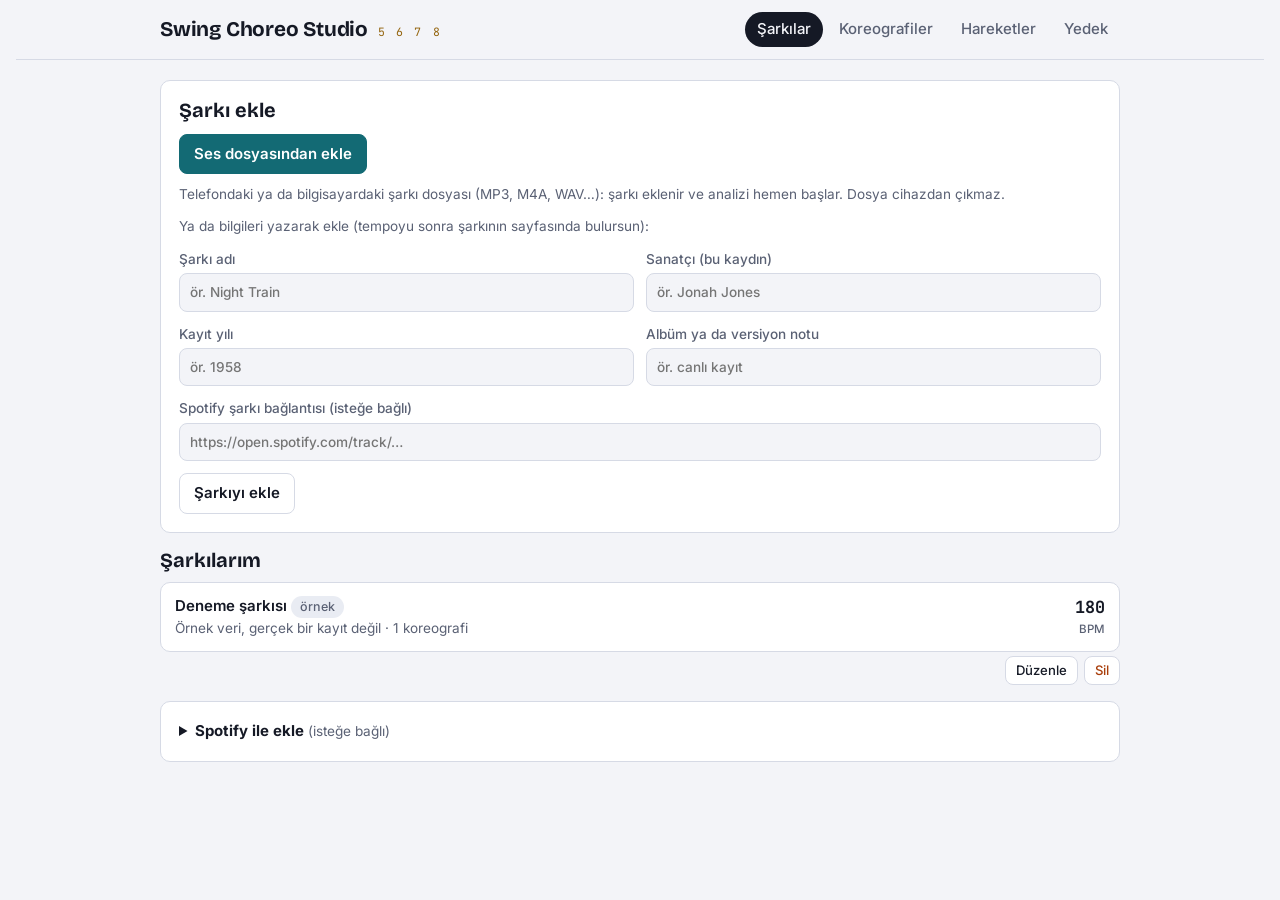
==== commit 8c911b19: "Saklı ses dosyaları ve Koreografiler sekmesi Yüklenen ses dosyası uygulamanın kendi alanında (Indexe" ====
--- a/docs/index.html
+++ b/docs/index.html
@@ -246,6 +246,13 @@
 .sarki-arac { display: flex; gap: 6px; justify-content: flex-end; }
 .sarki-duzen { gap: 10px; }
 details.panel > summary { cursor: pointer; list-style-position: inside; }
+
+/* hazır koreografiler */
+.hazir-kart { gap: 10px; }
+.hazir-kart h3 { font-size: 1.1rem; }
+.hazir-kisa { padding: 6px 0; border-top: 1px solid var(--line); }
+.hazir-kisa:first-child { border-top: 0; }
+@media (max-width: 480px) { .gezinme { gap: 0; width: 100%; justify-content: space-between; flex-wrap: nowrap; } .gezinme a { padding: 6px 8px; font-size: 0.84rem; } }
 </style>
 <div id="uygulama"></div>
 <script>
@@ -1756,6 +1763,7 @@
     if (h.startsWith('sarki-') && sarki(h.slice(6))) return { gorunum: 'sarki', id: h.slice(6) };
     if (h === 'hareketler') return { gorunum: 'hareketler' };
     if (h === 'yedek') return { gorunum: 'yedek' };
+    if (h === 'koreografiler') return { gorunum: 'koreografiler' };
     return { gorunum: 'sarkilar' };
   }
   function git(h) {
@@ -1763,7 +1771,7 @@
     try { if (location.hash !== '#' + h) history.replaceState(null, '', '#' + h); } catch (e) { /* hash yazılamıyorsa sayfa içi kalır */ }
     ui.rota = (() => {
       if (h.startsWith('sarki-')) return { gorunum: 'sarki', id: h.slice(6) };
-      if (h === 'hareketler' || h === 'yedek') return { gorunum: h };
+      if (h === 'hareketler' || h === 'yedek' || h === 'koreografiler') return { gorunum: h };
       return { gorunum: 'sarkilar' };
     })();
     ciz();
@@ -1777,6 +1785,7 @@
     let govde = '';
     if (r.gorunum === 'sarki' && sarki(r.id)) govde = vSarki(sarki(r.id));
     else if (r.gorunum === 'hareketler') govde = vHareketler();
+    else if (r.gorunum === 'koreografiler') govde = vKoreografiler();
     else if (r.gorunum === 'yedek') govde = vYedek();
     else govde = vSarkilar();
     const aktif = (g) => (r.gorunum === g || (g === 'sarkilar' && r.gorunum === 'sarki') ? ' aria-current="page"' : '');
@@ -1785,6 +1794,7 @@
         <a class="marka" href="#sarkilar" data-act="git" data-h="sarkilar"><b>Swing Choreo Studio</b><span>5 6 7 8</span></a>
         <nav class="gezinme" aria-label="Bölümler">
           <a href="#sarkilar" data-act="git" data-h="sarkilar"${aktif('sarkilar')}>Şarkılar</a>
+          <a href="#koreografiler" data-act="git" data-h="koreografiler"${aktif('koreografiler')}>Koreografiler</a>
           <a href="#hareketler" data-act="git" data-h="hareketler"${aktif('hareketler')}>Hareketler</a>
           <a href="#yedek" data-act="git" data-h="yedek"${aktif('yedek')}>Yedek</a>
         </nav>
@@ -1975,7 +1985,9 @@
           <div class="satir"><button class="btn ana" data-act="mik-bitir">Bitir ve analiz et</button><button class="btn" data-act="mik-vazgec">Vazgeç</button></div></div>` : ''}
         ${ui.mikHata ? `<p class="not uyari">${esc(ui.mikHata)}</p>` : ''}
         <div id="analiz-durum">${analizDurumu(an)}</div>
-        ${ui.sesler[s.id] ? `<p class="kucuk soluk">Bu oturumda yüklü: ${esc(ui.sesler[s.id].ad)}. Prova sekmesinde dosyayı çalarsan sayım vuruşlara kilitli ilerler.</p>` : ''}
+        ${s.sesDosyasi ? `<div class="satir"><span class="kucuk">Uygulamada saklı dosya: <b>${esc(s.sesDosyasi.ad)}</b> (${boyutMetni(s.sesDosyasi.boyut || 0)}). Prova'da hazır; sayım vuruşlara kilitli ilerler.</span>
+          ${silDugme('ses-' + s.id, 'ses-sil', `data-id="${s.id}"`, 'Dosyayı uygulamadan sil')}</div>`
+          : ui.sesler[s.id] ? `<p class="kucuk soluk">Bu oturumda yüklü: ${esc(ui.sesler[s.id].ad)} (uygulamada saklanamadı).</p>` : ''}
         ${a ? `<div class="not">
             <b>Son analiz (${esc(KAYNAK[a.kaynak] || a.kaynak)}, ${tarih(a.tarih)}):</b> ölçülen tempo ${sayi(a.bpm)} BPM${Math.abs(a.bpmSon - a.bpmBas) / a.bpmBas > 0.03 ? ` (başta ${sayi(a.bpmBas)}, sonda ${sayi(a.bpmSon)}: kayıtta tempo kayıyor; sayım bulunan vuruşları izler)` : ''}.
             Tempo adayları: ${a.adaylar.map((x) => `${sayi(x.bpm)} (güç ${x.guc})`).join(', ')}.
@@ -2146,6 +2158,7 @@
           ${kilitli ? `<span class="cip brass">${kilitli} sabit</span>` : ''}
           ${uyariSay ? `<span class="cip uyari">${uyariSay} uyarı</span>` : '<span class="cip teal">Sayım kontrolü temiz</span>'}
           ${bosluklar.length ? `<span class="cip uyari">${bosluklar.length} boşluk</span>` : ''}
+          ${c.hazir ? '<span class="cip brass">Hazır</span>' : ''}
           <span class="cip">${esc(SEVIYE[ay.seviye] || '')} · enerji ${esc((ENERJI[ay.enerji] || '').toLocaleLowerCase('tr'))} · ${esc(STIL[ay.stil] || '')} · tekrar ${esc((TEKRAR[ay.tekrar] || '').toLocaleLowerCase('tr'))}</span>
         </div>
         ${uyariSay || bosluklar.length ? `<div class="not uyari satir ara"><span>${uyariSay ? `${uyariSay} harekette uyarı var` : ''}${uyariSay && bosluklar.length ? ', ' : ''}${bosluklar.length ? `${bosluklar.length} boşluk var` : ''}. Düzeltme hareketleri silmez: sadece yerlerini ve geçişlerini (8'de hazırlık, 8'i bırakma, gerekirse duruş) kurallara göre ayarlar. Boşluklara yeni hareket koyar. Sabitlediğin hareketlere dokunmaz.</span>
@@ -2154,6 +2167,7 @@
           <button class="btn kucuk" data-act="metin">${ui.metinGoster ? 'Metni gizle' : 'Metin olarak göster'}</button>
           <button class="btn kucuk" data-act="kilitsiz-yenile">Sabit olmayanları yeniden oluştur</button>
           <button class="btn kucuk" data-act="git-prova">Provaya geç</button>
+          <button class="btn kucuk ${c.hazir ? '' : 'ana'}" data-act="hazir-isaret" data-id="${c.id}">${c.hazir ? 'Hazırlardan çıkar' : 'Hazır olarak işaretle'}</button>
           ${silDugme('koreo-' + c.id, 'koreo-sil', `data-id="${c.id}"`, 'Bu koreografiyi sil')}
         </div>
         ${ui.metinGoster ? `<pre class="metin" id="koreo-metin">${esc(S.metinCikar(c, s, DB.moves))}</pre><div><button class="btn kucuk" data-act="metin-kopyala">Kopyala</button></div>` : ''}
@@ -2261,7 +2275,10 @@
       </div>
       <section class="panel">
         ${ses ? `<div class="yigin" style="gap:8px"><h3>Dosyayla prova</h3><audio id="pr-ses" controls preload="auto" src="${ses.url}" style="width:100%"></audio>
-          <p class="ipucu">Dosyayı çal: sayım, analizde bulunan vuruşlara kilitli ilerler. İleri-geri sardığında sayım da gelir.</p></div>` : ''}
+          <p class="ipucu">${ses.sakli ? 'Uygulamada saklı dosya. ' : ''}Dosyayı çal: sayım, analizde bulunan vuruşlara kilitli ilerler. İleri-geri sardığında sayım da gelir.</p></div>`
+          : s.sesDosyasi ? '<p class="kucuk soluk">Saklı ses dosyası hazırlanıyor…</p>'
+          : `<div class="satir"><label class="btn" for="pr-dosya">Ses dosyası seç</label><input type="file" id="pr-dosya" accept="audio/*,.mp3,.m4a,.wav,.ogg,.flac,.aac" hidden data-ch="ses-dosya">
+            <span class="kucuk soluk">Dosyayla prova için: dosya bir kez seçilir, analiz edilir ve uygulamada saklanır.</span></div>`}
         <div class="yigin" style="gap:8px">
           ${SPOTIFY_VAR && s.spotifyId ? `<h3>${ses ? 'Ya da Spotify ile' : 'Spotify ile prova'}</h3>
           <p class="ipucu">${bagli() ? 'Telefondaki Spotify\'da bu şarkıyı çal (ya da alttaki şeritten başlat)' : 'Alttaki Spotify oynatıcısında çal'}: sayım şarkının çalan anına kilitli, ileri sarınca sayım da gelir, durdurunca durur. Sayım müziğe oturmuyorsa şarkı seçili sekizliğin 1'ine geldiği anda aşağıdaki düğmeye dokun; bu ayar şarkıya kaydedilir.${s.spotifyKayma ? ` (Kayıtlı ayar: ${sayi(s.spotifyKayma)} sn)` : ''}</p>
@@ -2410,6 +2427,54 @@
     </form>`;
   }
 
+  // ---- Koreografiler (hazır olanlar) ----
+  function koreoKarti(c, kisa) {
+    const s = sarki(c.songId);
+    if (!s) return '';
+    const v = S.dogrula(c.items, s, DB.moves, c.range);
+    const uyari = [...v.uyarilar.values()].filter((u) => u.length).length + v.bosluklar.length;
+    const sekiz = Math.ceil(c.range[1] / 8) - Math.floor(c.range[0] / 8);
+    const sure = s.bpm ? (c.range[1] - c.range[0]) * 60 / s.bpm : null;
+    const acik = ui.metinAcik === c.id;
+    if (kisa) {
+      return `<div class="satir ara hazir-kisa"><span style="min-width:0"><b>${esc(c.name)}</b> <span class="kucuk soluk">· ${esc(s.title)} · ${tarih(c.updatedAt || c.createdAt)}</span></span>
+        <span class="satir"><button class="btn kucuk" data-act="koreo-ac" data-id="${c.id}">Aç</button><button class="btn kucuk ana" data-act="hazir-isaret" data-id="${c.id}">Hazır yap</button></span></div>`;
+    }
+    return `<article class="panel hazir-kart">
+      <div class="satir ara" style="align-items:flex-start"><div style="min-width:0"><h3>${esc(c.name)}</h3>
+        <div class="kucuk soluk">${esc(s.title)}${s.artist ? ' · ' + esc(s.artist) : ''}</div></div>
+        ${s.bpm ? `<div class="bpm-buyuk">${sayi(s.bpm)}<small>BPM</small></div>` : ''}</div>
+      <div class="koreo-ozet">
+        <span class="cip">${sekiz} sekizlik${sure ? ' · ' + sureMetni(sure) : ''}</span>
+        <span class="cip">${c.items.length} hareket</span>
+        ${uyari ? `<span class="cip uyari">${uyari} uyarı</span>` : '<span class="cip teal">Sayım temiz</span>'}
+        ${s.sesDosyasi ? '<span class="cip">ses dosyası saklı</span>' : ''}
+        <span class="cip">${tarih(c.updatedAt || c.createdAt)}</span>
+      </div>
+      <div class="satir">
+        <button class="btn ana kucuk" data-act="koreo-prova" data-id="${c.id}">Prova</button>
+        <button class="btn kucuk" data-act="koreo-ac" data-id="${c.id}">Düzenle</button>
+        <button class="btn kucuk" data-act="koreo-metin-ac" data-id="${c.id}">${acik ? 'Metni gizle' : 'Metin'}</button>
+        <button class="btn kucuk" data-act="hazir-isaret" data-id="${c.id}">Hazırlardan çıkar</button>
+      </div>
+      ${acik ? `<pre class="metin" id="metin-${c.id}">${esc(S.metinCikar(c, s, DB.moves))}</pre><div><button class="btn kucuk" data-act="koreo-metin-kopyala" data-id="${c.id}">Kopyala</button></div>` : ''}
+    </article>`;
+  }
+  function vKoreografiler() {
+    const sira = (a, b) => (b.updatedAt || b.createdAt) - (a.updatedAt || a.createdAt);
+    const hazir = DB.choreos.filter((c) => c.hazir && sarki(c.songId)).sort(sira);
+    const digerleri = DB.choreos.filter((c) => !c.hazir && sarki(c.songId)).sort(sira);
+    return `<div class="yigin">
+      <section class="yigin" style="gap:10px"><h2>Hazır koreografiler</h2>
+        ${hazir.length ? hazir.map((c) => koreoKarti(c)).join('') : '<div class="panel bos-durum">Henüz hazır koreografi yok. Bir koreografiyi bitirince şarkının Koreografi sekmesinde "Hazır olarak işaretle"ye bas; burada toplanır.</div>'}
+      </section>
+      ${digerleri.length ? `<details class="panel" ${hazir.length ? '' : 'open'}>
+        <summary><b>Üzerinde çalıştıkların (${digerleri.length})</b></summary>
+        <div class="yigin" style="gap:8px;margin-top:10px">${digerleri.map((c) => koreoKarti(c, true)).join('')}</div>
+      </details>` : ''}
+    </div>`;
+  }
+
   // ---- Yedek ----
   function vYedek() {
     const json = ui.yedekGoster ? JSON.stringify(DB, null, 1) : '';
@@ -2421,6 +2486,18 @@
         ${kayitOk ? '' : '<p class="not uyari">Bu tarayıcı şu an kaydetmiyor; yedeği hemen al.</p>'}
         <div class="satir"><button class="btn ana" data-act="yedek-indir">Yedeği indir (JSON)</button><button class="btn" data-act="yedek-goster">${ui.yedekGoster ? 'JSON metnini gizle' : 'JSON metnini göster'}</button></div>
         ${ui.yedekGoster ? `<textarea id="yedek-metin-cikis" readonly style="min-height:180px;font-family:var(--font-mono);font-size:.78rem">${esc(json)}</textarea><div><button class="btn kucuk" data-act="yedek-kopyala">Kopyala</button></div>` : ''}
+      </section>
+      <section class="panel">
+        <h2>Saklı ses dosyaları</h2>
+        <p class="ipucu">Ses dosyaları bu cihazda, uygulamanın kendi alanında saklanır (yedeğe girmez). Ana ekran simgesini silersen ya da tarayıcı verilerini temizlersen bunlar da silinir; asıl dosyaların bir kopyasını iCloud Drive'da ya da bilgisayarda tut.</p>
+        ${(() => {
+          const l = DB.songs.filter((x) => x.sesDosyasi);
+          if (!l.length) return '<p class="kucuk soluk">Saklı dosya yok.</p>';
+          const top = l.reduce((a, x) => a + (x.sesDosyasi.boyut || 0), 0);
+          return `<p class="kucuk"><b>${l.length} dosya · ${boyutMetni(top)}</b> <span id="depo-bilgi" class="soluk"></span></p>
+            <div class="liste">${l.map((x) => `<div class="satir ara"><span class="kucuk" style="min-width:0">${esc(x.title)} · ${esc(x.sesDosyasi.ad)} · ${boyutMetni(x.sesDosyasi.boyut || 0)}</span>
+              ${silDugme('ses-' + x.id, 'ses-sil', `data-id="${x.id}"`, 'Sil')}</div>`).join('')}</div>`;
+        })()}
       </section>
       <section class="panel">
         <h2>Geri yükle</h2>
@@ -2511,6 +2588,59 @@
     }
     ciz();
   }
+  // ---------------- ses dosyası deposu (tarayıcının IndexedDB'si; cihazdan çıkmaz) ----------------
+  const SES_DB = 'swing-choreo-studio-ses', SES_DEPO = 'dosyalar';
+  let sesDbSoz = null;
+  function sesDb() {
+    if (!sesDbSoz) {
+      sesDbSoz = new Promise((res, rej) => {
+        if (!window.indexedDB) { rej(new Error('IndexedDB yok')); return; }
+        const r = indexedDB.open(SES_DB, 1);
+        r.onupgradeneeded = () => r.result.createObjectStore(SES_DEPO);
+        r.onsuccess = () => res(r.result);
+        r.onerror = () => rej(r.error);
+      }).catch((e) => { sesDbSoz = null; throw e; });
+    }
+    return sesDbSoz;
+  }
+  async function sesIslem(kip, f) {
+    const db = await sesDb();
+    return new Promise((res, rej) => {
+      const tx = db.transaction(SES_DEPO, kip);
+      const st = tx.objectStore(SES_DEPO);
+      let sonuc;
+      const istek = f(st);
+      if (istek) istek.onsuccess = () => { sonuc = istek.result; };
+      tx.oncomplete = () => res(sonuc);
+      tx.onerror = () => rej(tx.error);
+      tx.onabort = () => rej(tx.error || new Error('iptal'));
+    });
+  }
+  const sesSakla = (id, file) => sesIslem('readwrite', (st) => st.put({ blob: file, ad: file.name, boyut: file.size, tarih: Date.now() }, id));
+  const sesOku = (id) => sesIslem('readonly', (st) => st.get(id));
+  const sesSil = (id) => sesIslem('readwrite', (st) => st.delete(id));
+  // şarkı açılınca saklı dosya varsa Prova için hazırlanır
+  const sesYukleniyor = new Set();
+  function sesHazirla(s) {
+    if (!s || !s.sesDosyasi || ui.sesler[s.id] || sesYukleniyor.has(s.id)) return;
+    sesYukleniyor.add(s.id);
+    sesOku(s.id).then((k) => {
+      if (k && k.blob) {
+        ui.sesler[s.id] = { url: URL.createObjectURL(k.blob), ad: k.ad, sakli: true };
+        if (ui.rota.gorunum === 'sarki' && ui.rota.id === s.id && !T.calisiyor) ciz();
+      } else { delete s.sesDosyasi; kaydet(); }
+    }).catch(() => { /* okunamadı: dosya yeniden seçilebilir */ }).finally(() => sesYukleniyor.delete(s.id));
+  }
+  // Yedek sayfasında cihazın kullanım/boş yer bilgisi (tarayıcı izin veriyorsa)
+  function depoBilgisiCiz() {
+    if (!navigator.storage || !navigator.storage.estimate) return;
+    navigator.storage.estimate().then((e) => {
+      const el = $('#depo-bilgi');
+      if (el && e && e.quota) el.textContent = `· uygulamanın kullandığı toplam yer ${boyutMetni(e.usage || 0)}, ayrılabilecek yer yaklaşık ${boyutMetni(e.quota)}`;
+    }).catch(() => {});
+  }
+  function boyutMetni(b) { return b >= 1048576 ? `${(b / 1048576).toFixed(1).replace('.', ',')} MB` : `${Math.max(1, Math.round(b / 1024))} KB`; }
+
   async function dosyaAnaliz(s, file) {
     ui.analiz = { songId: s.id, durum: 'Dosya çözülüyor…', oran: 0.02 };
     ui.mikHata = null;
@@ -2526,6 +2656,12 @@
       if (ui.sesler[s.id]) { try { URL.revokeObjectURL(ui.sesler[s.id].url); } catch (e) { /* yok */ } }
       ui.sesler[s.id] = { url: URL.createObjectURL(file), ad: file.name };
       try { ac.close(); } catch (e) { /* yok */ }
+      // dosya uygulamada saklanır: Prova'da yeniden seçmek gerekmez
+      try {
+        await sesSakla(s.id, file);
+        s.sesDosyasi = { ad: file.name, boyut: file.size, tarih: Date.now() };
+        kaydet();
+      } catch (e) { toast('Dosya uygulamada saklanamadı (yer yetmiyor olabilir); analiz yine de yapılıyor.'); }
       await sesiAnalizEt(s, mono, ab.sampleRate, 'dosya', file.name);
     } catch (e) {
       try { ac && ac.close(); } catch (x) { /* yok */ }
@@ -3102,6 +3238,7 @@
       if (!onayli('sarki-' + el.dataset.id)) return;
       DB.songs = DB.songs.filter((x) => x.id !== el.dataset.id);
       DB.choreos = DB.choreos.filter((x) => x.songId !== el.dataset.id);
+      sesSil(el.dataset.id).catch(() => {});
       ui.sarkiDuzen = null;
       kaydet(); git('sarkilar'); toast('Şarkı silindi.');
     },
@@ -3112,6 +3249,29 @@
     },
     'sarki-duzen': (el) => { ui.sarkiDuzen = el.dataset.id; ciz(); },
     'sarki-duzen-bitti': () => { ui.sarkiDuzen = null; ciz(); toast('Kaydedildi.'); },
+    'ses-sil': (el) => {
+      if (!onayli('ses-' + el.dataset.id)) return;
+      const s = sarki(el.dataset.id);
+      sesSil(el.dataset.id).catch(() => {});
+      if (ui.sesler[el.dataset.id]) { try { URL.revokeObjectURL(ui.sesler[el.dataset.id].url); } catch (e) { /* yok */ } delete ui.sesler[el.dataset.id]; }
+      if (s) { delete s.sesDosyasi; kaydet(); }
+      ciz(); toast('Ses dosyası uygulamadan silindi; analiz ve koreografiler duruyor.');
+    },
+    'hazir-isaret': (el) => {
+      const c = DB.choreos.find((x) => x.id === el.dataset.id); if (!c) return;
+      c.hazir = !c.hazir; c.updatedAt = Date.now(); kaydet(); ciz();
+      toast(c.hazir ? `“${c.name}” hazır koreografilere eklendi (Koreografiler sekmesi).` : `“${c.name}” hazırlardan çıkarıldı.`);
+    },
+    'koreo-prova': (el) => {
+      const c = DB.choreos.find((x) => x.id === el.dataset.id); if (!c) return;
+      ui.secKoreo[c.songId] = c.id; ui.sekme[c.songId] = 'prova'; git('sarki-' + c.songId);
+    },
+    'koreo-ac': (el) => {
+      const c = DB.choreos.find((x) => x.id === el.dataset.id); if (!c) return;
+      ui.secKoreo[c.songId] = c.id; ui.sekme[c.songId] = 'koreo'; git('sarki-' + c.songId);
+    },
+    'koreo-metin-ac': (el) => { ui.metinAcik = ui.metinAcik === el.dataset.id ? null : el.dataset.id; ciz(); },
+    'koreo-metin-kopyala': (el) => { const p = $('#metin-' + el.dataset.id); kopyala(p && p.textContent, p); },
     'spotify-baglan': () => { spotifyGiris().catch((e) => toast('Spotify girişi açılamadı: ' + e.message)); },
     'spotify-kes': () => { if (!onayli('spotify-kes')) return; spotifyBaglantiyiKes(); ciz(); toast('Spotify bağlantısı kesildi.'); },
     'giris-kodu-kopyala': () => { const i = $('#giris-kodu-goster'); kopyala(i && i.value, i); },
@@ -3510,6 +3670,8 @@
 
   function sonraCiz() {
     spotifyGuncelle();
+    sesHazirla(aktifSarki());
+    if (ui.rota.gorunum === 'yedek') depoBilgisiCiz();
     const yap = $('#sp-yapistir');
     if (yap) {
       yap.addEventListener('paste', () => setTimeout(() => spotifyIleEkle(yap.value), 0));
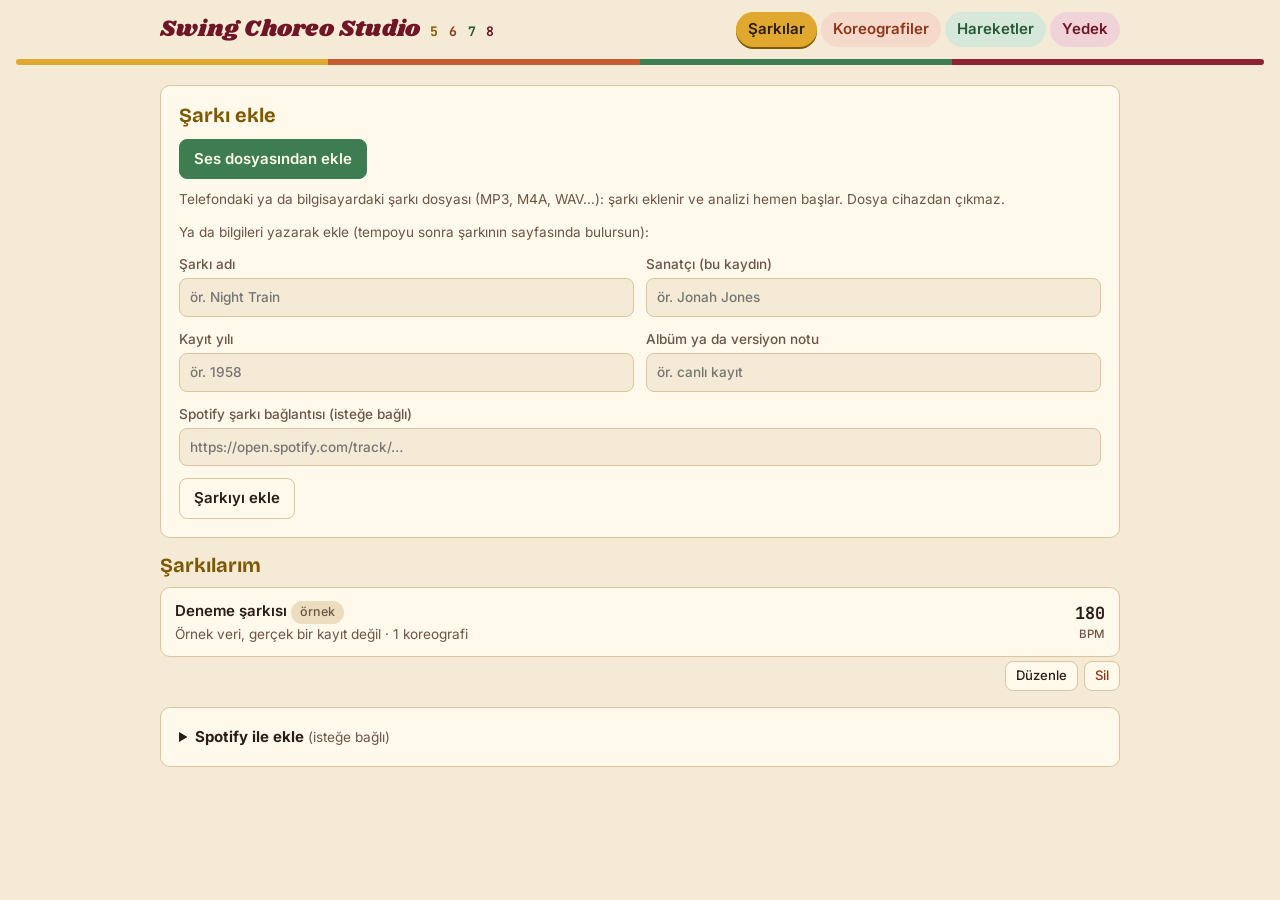
==== commit 35d6016f: "Retro swing renkleri: hardal, kiremit, yeşil, bordo Krem kâğıt zemin üstünde dört retro renk; koyu t" ====
--- a/docs/index.html
+++ b/docs/index.html
@@ -3,7 +3,7 @@
 <head>
 <meta charset="utf-8">
 <meta name="viewport" content="width=device-width,initial-scale=1,viewport-fit=cover">
-<meta name="theme-color" content="#0E1118">
+<meta name="theme-color" content="#1A1310">
 <meta name="apple-mobile-web-app-capable" content="yes">
 <meta name="mobile-web-app-capable" content="yes">
 <meta name="apple-mobile-web-app-status-bar-style" content="black-translucent">
@@ -18,44 +18,52 @@
 <meta name="claude:viewport-fit-sides" content="cover">
 <link rel="preconnect" href="https://fonts.googleapis.com">
 <link rel="preconnect" href="https://fonts.gstatic.com" crossorigin>
-<link rel="stylesheet" href="https://fonts.googleapis.com/css2?family=Bricolage+Grotesque:opsz,wght@12..96,500;12..96,700&family=Inter:wght@400;500;600&family=JetBrains+Mono:wght@500;700&display=swap">
+<link rel="stylesheet" href="https://fonts.googleapis.com/css2?family=Bricolage+Grotesque:opsz,wght@12..96,500;12..96,700&family=Shrikhand&family=Inter:wght@400;500;600&family=JetBrains+Mono:wght@500;700&display=swap">
 <style>
 /* Düzen: tek sütun çalışma masası; üstte marka + gezinme, şarkı içinde alt sekmeler.
-   Sayım şeritleri (1–8) ve 32'lik cümle ızgarası sayfanın kendine özgü öğesi. */
+   Renk: swing dönemi retro tonları (kullanıcı isteği): krem kâğıt zemin üstünde hardal, kiremit,
+   şişe yeşili ve bordo; her ana sekme kendi renginde. Koyu temada aynı renklerin gece kulübü tonları. */
 :root {
-  --bg: #F3F4F8;
-  --surface: #FFFFFF;
-  --surface-2: #E9ECF3;
-  --line: #D6DAE5;
-  --fg: #151925;
-  --muted: #5A6174;
-  --brass: #94650F;
-  --brass-soft: #F4E7C7;
-  --teal: #136A74;
-  --teal-strong: #0E525A;
-  --teal-soft: #D4ECEF;
-  --warn: #A93E0B;
-  --warn-soft: #FBE4D7;
-  --ok: #2C7536;
-  --break: #6B4FA0;
-  --break-soft: #E7E0F5;
+  --bg: #F4EAD5;
+  --surface: #FFF9EC;
+  --surface-2: #ECDDBF;
+  --line: #D9C59E;
+  --fg: #2A1D17;
+  --muted: #6B5546;
+  /* retro renkler: dolgu, yumuşak zemin, zemin üstünde yazı, dolgu üstünde yazı */
+  --hardal: #E0A82E; --hardal-soft: #F6E6B8; --hardal-koyu: #7E5800; --hardal-uzeri: #2A1D17;
+  --kiremit: #C65A33; --kiremit-soft: #F5D9CB; --kiremit-koyu: #8E3618; --kiremit-uzeri: #FFF6E6;
+  --yesil: #3E7D52; --yesil-soft: #D5E8D9; --yesil-koyu: #285A38; --yesil-uzeri: #FFF6E6;
+  --bordo: #8C2335; --bordo-soft: #F0D3D8; --bordo-koyu: #6E1626; --bordo-uzeri: #FFF6E6;
+  /* görev renkleri retro renklere bağlı */
+  --brass: var(--hardal); --brass-soft: var(--hardal-soft); --brass-yazi: var(--hardal-koyu);
+  --teal: var(--yesil); --teal-strong: var(--yesil-koyu); --teal-soft: var(--yesil-soft);
+  --warn: var(--kiremit); --warn-soft: var(--kiremit-soft); --warn-yazi: var(--kiremit-koyu);
+  --ok: var(--yesil);
+  --break: var(--bordo); --break-soft: var(--bordo-soft);
   --font-display: 'Bricolage Grotesque', 'Segoe UI', system-ui, sans-serif;
+  --font-retro: 'Shrikhand', 'Bricolage Grotesque', Georgia, serif;
   --font-body: 'Inter', 'Segoe UI', system-ui, -apple-system, sans-serif;
   --font-mono: 'JetBrains Mono', ui-monospace, 'Cascadia Mono', Consolas, monospace;
   --r: 10px;
+  --sayfa: var(--hardal); --sayfa-koyu: var(--hardal-koyu);
 }
 @media (prefers-color-scheme: dark) {
   :root:not([data-theme="light"]) {
-    --bg: #0E1118; --surface: #161A24; --surface-2: #1E2330; --line: #2B3141; --fg: #E7EAF1; --muted: #9AA1B4;
-    --brass: #E1AD4B; --brass-soft: #3A2F18; --teal: #5BBDC8; --teal-strong: #8AD3DB; --teal-soft: #13323A;
-    --warn: #F08A5B; --warn-soft: #3B2219; --ok: #72C47F; --break: #B49BE6; --break-soft: #2C2440;
+    --bg: #1A1310; --surface: #241A15; --surface-2: #31241D; --line: #46362B; --fg: #F3E6CF; --muted: #BBA287;
+    --hardal: #E8B53A; --hardal-soft: #3A2E14; --hardal-koyu: #F2CC6B; --hardal-uzeri: #1A1310;
+    --kiremit: #E07A4F; --kiremit-soft: #3E2419; --kiremit-koyu: #F2A07E; --kiremit-uzeri: #1A1310;
+    --yesil: #6FB07F; --yesil-soft: #1E3326; --yesil-koyu: #9AD4A8; --yesil-uzeri: #1A1310;
+    --bordo: #C9566A; --bordo-soft: #3B1C22; --bordo-koyu: #E58C9B; --bordo-uzeri: #1A1310;
     color-scheme: dark;
   }
 }
 :root[data-theme="dark"] {
-  --bg: #0E1118; --surface: #161A24; --surface-2: #1E2330; --line: #2B3141; --fg: #E7EAF1; --muted: #9AA1B4;
-  --brass: #E1AD4B; --brass-soft: #3A2F18; --teal: #5BBDC8; --teal-strong: #8AD3DB; --teal-soft: #13323A;
-  --warn: #F08A5B; --warn-soft: #3B2219; --ok: #72C47F; --break: #B49BE6; --break-soft: #2C2440;
+  --bg: #1A1310; --surface: #241A15; --surface-2: #31241D; --line: #46362B; --fg: #F3E6CF; --muted: #BBA287;
+  --hardal: #E8B53A; --hardal-soft: #3A2E14; --hardal-koyu: #F2CC6B; --hardal-uzeri: #1A1310;
+  --kiremit: #E07A4F; --kiremit-soft: #3E2419; --kiremit-koyu: #F2A07E; --kiremit-uzeri: #1A1310;
+  --yesil: #6FB07F; --yesil-soft: #1E3326; --yesil-koyu: #9AD4A8; --yesil-uzeri: #1A1310;
+  --bordo: #C9566A; --bordo-soft: #3B1C22; --bordo-koyu: #E58C9B; --bordo-uzeri: #1A1310;
   color-scheme: dark;
 }
 * { box-sizing: border-box; }
@@ -113,12 +121,12 @@
 .btn.tehlike.onay { background: var(--warn); color: var(--surface); border-color: var(--warn); }
 .btn:disabled { opacity: 0.5; cursor: default; }
 .cip { display: inline-flex; align-items: center; gap: 4px; padding: 2px 9px; border-radius: 999px; font-size: 0.78rem; font-weight: 500; background: var(--surface-2); color: var(--muted); white-space: nowrap; }
-.cip.brass { background: var(--brass-soft); color: var(--brass); }
+.cip.brass { background: var(--brass-soft); color: var(--brass-yazi); }
 .cip.teal { background: var(--teal-soft); color: var(--teal); }
-.cip.uyari { background: var(--warn-soft); color: var(--warn); }
+.cip.uyari { background: var(--warn-soft); color: var(--warn-yazi); }
 .cip.break { background: var(--break-soft); color: var(--break); }
 .not { border-radius: 8px; padding: 10px 12px; background: var(--surface-2); font-size: 0.88rem; max-width: 75ch; }
-.not.uyari { background: var(--warn-soft); color: var(--warn); }
+.not.uyari { background: var(--warn-soft); color: var(--warn-yazi); }
 .not.bilgi { background: var(--teal-soft); color: var(--fg); }
 .bos-durum { text-align: center; padding: 28px 16px; color: var(--muted); }
 
@@ -153,7 +161,7 @@
 th, td { text-align: left; padding: 7px 8px; border-bottom: 1px solid var(--line); vertical-align: middle; }
 th { font-size: 0.75rem; text-transform: uppercase; letter-spacing: 0.06em; color: var(--muted); font-weight: 600; }
 td.sayi { font-family: var(--font-mono); font-variant-numeric: tabular-nums; }
-.dokun { font: inherit; font-family: var(--font-display); font-size: 1.3rem; font-weight: 700; width: 100%; min-height: 110px; border-radius: var(--r); border: 2px dashed var(--brass); background: var(--brass-soft); color: var(--brass); cursor: pointer; touch-action: manipulation; user-select: none; }
+.dokun { font: inherit; font-family: var(--font-display); font-size: 1.3rem; font-weight: 700; width: 100%; min-height: 110px; border-radius: var(--r); border: 2px dashed var(--brass); background: var(--brass-soft); color: var(--brass-yazi); cursor: pointer; touch-action: manipulation; user-select: none; }
 .dokun:active { transform: scale(0.99); }
 .ilerleme { height: 6px; background: var(--surface-2); border-radius: 3px; overflow: hidden; }
 .ilerleme i { display: block; height: 100%; background: var(--teal); width: 0; transition: width .2s; }
@@ -173,7 +181,7 @@
 .enerji i.dolu { background: var(--brass); }
 .sayimlar { display: grid; grid-template-columns: repeat(8, minmax(0, 1fr)); gap: 2px; }
 .sayimlar button { font: inherit; font-family: var(--font-mono); font-size: 0.72rem; padding: 6px 0; border: 0; border-radius: 4px; background: var(--surface-2); color: var(--muted); cursor: pointer; min-width: 0; }
-.sayimlar button.v { background: var(--brass); color: var(--surface); font-weight: 700; }
+.sayimlar button.v { background: var(--brass); color: var(--hardal-uzeri); font-weight: 700; }
 .sayimlar button.b { background: var(--break); color: var(--surface); font-weight: 700; }
 .lejant { display: flex; gap: 14px; flex-wrap: wrap; font-size: 0.8rem; color: var(--muted); align-items: center; }
 .lejant i { display: inline-block; width: 12px; height: 12px; border-radius: 3px; vertical-align: -2px; margin-right: 4px; }
@@ -181,7 +189,7 @@
 /* koreografi */
 .koreo-ozet { display: flex; gap: 8px; flex-wrap: wrap; align-items: center; }
 .koreo-cumle { display: grid; gap: 10px; }
-.koreo-cumle > h3 { font-size: 0.9rem; text-transform: uppercase; letter-spacing: 0.08em; color: var(--brass); padding-top: 6px; }
+.koreo-cumle > h3 { font-size: 0.9rem; text-transform: uppercase; letter-spacing: 0.08em; color: var(--brass-yazi); padding-top: 6px; }
 .sekizlik { border: 1px solid var(--line); border-radius: var(--r); background: var(--surface); overflow: hidden; }
 .sekizlik-bas { display: flex; align-items: center; gap: 8px; padding: 8px 12px; background: var(--surface-2); flex-wrap: wrap; font-size: 0.85rem; }
 .sekizlik-bas b { font-family: var(--font-display); font-size: 0.95rem; }
@@ -195,15 +203,15 @@
 .oge-ad { font-weight: 600; min-width: 0; }
 .oge-ad small { display: block; font-weight: 400; color: var(--muted); font-size: 0.8rem; }
 .oge.devam .oge-ad, .oge.devam .oge-sayim { color: var(--muted); font-weight: 500; }
-.oge.bosluk .oge-ad { color: var(--warn); }
+.oge.bosluk .oge-ad { color: var(--warn-yazi); }
 .oge-isaret { display: flex; gap: 4px; align-items: center; }
 .oge-arac { display: flex; gap: 6px; flex-wrap: wrap; padding: 0 12px 10px 98px; }
 @media (max-width: 560px) { .oge-arac { padding-left: 12px; } .oge-ana { grid-template-columns: 60px minmax(0, 1fr) auto; } }
 .oge-arac select { width: auto; max-width: 100%; }
 .uyarilar { padding: 0 12px 10px 98px; display: grid; gap: 4px; }
 @media (max-width: 560px) { .uyarilar { padding-left: 12px; } }
-.uyarilar p { font-size: 0.8rem; color: var(--warn); }
-.kilit { font-size: 0.72rem; font-weight: 700; letter-spacing: 0.04em; color: var(--brass); text-transform: uppercase; }
+.uyarilar p { font-size: 0.8rem; color: var(--warn-yazi); }
+.kilit { font-size: 0.72rem; font-weight: 700; letter-spacing: 0.04em; color: var(--brass-yazi); text-transform: uppercase; }
 
 /* prova */
 .prova { display: grid; gap: 16px; }
@@ -213,7 +221,7 @@
 .sahne .konum { font-size: 0.9rem; color: var(--muted); }
 .sayac { display: grid; grid-template-columns: repeat(8, minmax(0, 1fr)); gap: clamp(4px, 1.2vw, 10px); }
 .sayac span { font-family: var(--font-mono); font-weight: 700; font-size: clamp(1.1rem, 5vw, 2rem); padding: clamp(8px, 2vw, 16px) 0; border-radius: 10px; background: var(--surface-2); color: var(--muted); transition: background .06s, color .06s, transform .06s; }
-.sayac span.aktif { background: var(--brass); color: var(--surface); transform: scale(1.06); }
+.sayac span.aktif { background: var(--brass); color: var(--hardal-uzeri); transform: scale(1.06); }
 .sayac span.hareket-ici { box-shadow: inset 0 -3px 0 var(--teal); }
 .sahne .sonraki { font-size: 0.95rem; color: var(--muted); }
 .sahne .sonraki b { color: var(--fg); }
@@ -253,6 +261,37 @@
 .hazir-kisa { padding: 6px 0; border-top: 1px solid var(--line); }
 .hazir-kisa:first-child { border-top: 0; }
 @media (max-width: 480px) { .gezinme { gap: 0; width: 100%; justify-content: space-between; flex-wrap: nowrap; } .gezinme a { padding: 6px 8px; font-size: 0.84rem; } }
+
+/* ---- Retro görünüm: sekmeler kendi renginde, başlık altında dört renkli şerit ---- */
+.ust { border-bottom: 0; }
+.ust::after { content: ""; display: block; height: 6px; border-radius: 3px; margin-bottom: 2px;
+  background: linear-gradient(90deg, var(--hardal) 0 25%, var(--kiremit) 25% 50%, var(--yesil) 50% 75%, var(--bordo) 75% 100%); }
+.marka b { font-family: var(--font-retro); font-weight: 400; font-size: 1.45rem; letter-spacing: 0.01em; color: var(--bordo-koyu); }
+.marka span { font-family: var(--font-mono); font-size: 0.82rem; font-weight: 700; letter-spacing: 0.1em; }
+.marka span i { font-style: normal; }
+.marka span i:nth-child(1) { color: var(--hardal-koyu); }
+.marka span i:nth-child(2) { color: var(--kiremit-koyu); }
+.marka span i:nth-child(3) { color: var(--yesil-koyu); }
+.marka span i:nth-child(4) { color: var(--bordo-koyu); }
+[data-renk="hardal"] { --r: var(--hardal); --r-soft: var(--hardal-soft); --r-koyu: var(--hardal-koyu); --r-uzeri: var(--hardal-uzeri); }
+[data-renk="kiremit"] { --r: var(--kiremit); --r-soft: var(--kiremit-soft); --r-koyu: var(--kiremit-koyu); --r-uzeri: var(--kiremit-uzeri); }
+[data-renk="yesil"] { --r: var(--yesil); --r-soft: var(--yesil-soft); --r-koyu: var(--yesil-koyu); --r-uzeri: var(--yesil-uzeri); }
+[data-renk="bordo"] { --r: var(--bordo); --r-soft: var(--bordo-soft); --r-koyu: var(--bordo-koyu); --r-uzeri: var(--bordo-uzeri); }
+.gezinme a { font-weight: 600; color: var(--r-koyu); background: var(--r-soft); }
+.gezinme a[aria-current="page"] { background: var(--r); color: var(--r-uzeri); box-shadow: 0 2px 0 var(--r-koyu); }
+.sekmeler { gap: 4px; }
+.sekmeler button { border-radius: 8px 8px 0 0; border-bottom-width: 3px; }
+.sekmeler button:hover { color: var(--r-koyu); }
+.sekmeler button[aria-selected="true"] { color: var(--r-koyu); background: var(--r-soft); border-bottom-color: var(--r); }
+.btn.tehlike { color: var(--warn-yazi); }
+/* sayfanın rengi: başlıklar o sekmenin renginde */
+body[data-sayfa="koreografiler"] { --sayfa: var(--kiremit); --sayfa-koyu: var(--kiremit-koyu); }
+body[data-sayfa="hareketler"] { --sayfa: var(--yesil); --sayfa-koyu: var(--yesil-koyu); }
+body[data-sayfa="yedek"] { --sayfa: var(--bordo); --sayfa-koyu: var(--bordo-koyu); }
+main h2 { color: var(--sayfa-koyu); }
+.sahne { border-top: 5px solid var(--bordo); }
+.sayac span:nth-child(odd) { background: var(--surface-2); }
+.yorum[aria-pressed="true"] { border-color: var(--brass); background: var(--brass-soft); }
 </style>
 <div id="uygulama"></div>
 <script>
@@ -478,6 +517,7 @@
 
   function adayPuani(m, t, L, side, st, ctx, kopya, on) {
     const { song, ayar } = ctx;
+    const guclu = ayar.uyum === 'guclu'; // "Müziğe vurgu uyumu: Güçlü"
     let p = 0;
     const acc = m.accents || [];
     if (m.kind === 'poz') {
@@ -518,14 +558,14 @@
     let denk = 0;
     for (const a of ctx.vurgular) {
       if (a < t - EPS || a >= son - EPS) continue;
-      if (ofsSet.has(Math.round(a * 2))) { p += 1.8; denk++; }
+      if (ofsSet.has(Math.round(a * 2))) { p += guclu ? 3.4 : 1.8; denk++; }
       else if (!ofs.length && yakin(a, t)) p += keskinMi(m) ? 1.0 : 0.1; // vurgu sayımı girilmemiş harekette eski kural
-      else if (m.character === 'akıcı' && L >= 4) p -= 0.9;
+      else if (m.character === 'akıcı' && L >= 4) p -= guclu ? 1.8 : 0.9;
       else if (!ofs.length && keskinMi(m)) p += 0.3;
-      else p -= 0.4;
+      else p -= guclu ? 0.9 : 0.4;
     }
     // vurgu sayımı müzikte darbesiz bir yere düşüyorsa, yakında darbe varken hafif ceza (vurgu boşa gider)
-    if (ofs.length && !denk && ctx.vurgular.some((a) => a >= t - EPS && a < son - EPS)) p -= 0.3;
+    if (ofs.length && !denk && ctx.vurgular.some((a) => a >= t - EPS && a < son - EPS)) p -= guclu ? 0.9 : 0.3;
     // enerji yükselişi/düşüşü: sekizlik başında enerji arttıysa keskin/enerjik giriş, düştüyse akıcı geçiş
     const govdeBas = t + (on ? 1 : 0);
     if (m.kind !== 'poz' && yakin(mod(govdeBas, 8), 0)) {
@@ -1483,7 +1523,7 @@
   }
 
   // Vuruş başına ölçümlerden harita önerisi (ilk 1 değişince yeniden çağrılır)
-  function turet({ beats, vDb, vOn, ozel, origin }) {
+  function turet({ beats, vDb, vOn, ozel, origin, hassasiyet }) {
     const nb = beats.length;
     const top = Math.max(0, nb - 1 - origin);
     const B = ozel.length ? ozel[0].length : 0;
@@ -1517,21 +1557,31 @@
       i = j + 1;
     }
     const breakSet = new Set(temizBreak);
-    // vurgular: her 32'de en güçlü 2 darbe (z > 2,5) + break'ten sonraki ilk vuruş
+    // vurgular: vuruş, hemen yanındaki vuruşlardan belirgin şekilde güçlüyse darbedir (riff'te her 4 vuruşta
+    // bir gelen darbeler de yakalansın diye 32 vuruşluk ortalamaya değil komşulara bakılır).
+    // Ölçü: başlangıç gücü ve ses düzeyinin komşulara göre farkı, şarkı genelinde standartlaştırılmış.
+    // vuruşun, hem hemen yanındaki iki vuruştan hem de ±2 vuruşun ortalamasından ne kadar güçlü olduğu
+    const komsuFark = (dizi, i) => {
+      const yakinlar = [i - 1, i + 1].filter((j) => j >= origin && j < nb).map((j) => dizi[j]);
+      const dortlu = [i - 2, i - 1, i + 1, i + 2].filter((j) => j >= origin && j < nb).map((j) => dizi[j]);
+      if (!yakinlar.length) return 0;
+      return dizi[i] - Math.max(Math.max(...yakinlar), ortalama(dortlu));
+    };
+    const fOn = [], fDb = [];
+    for (let r = 0; r < top; r++) { fOn.push(komsuFark(vOn, origin + r)); fDb.push(komsuFark(vDb, origin + r)); }
+    const gz = (a) => { const md = medyan(a); const mad = medyan(a.map((v) => Math.abs(v - md))) * 1.4826 || 1; return a.map((v) => (v - md) / mad); };
+    const zKomsuOn = gz(fOn), zKomsuDb = gz(fDb);
+    const VS = { az: { esik: 2.6, en: 2 }, orta: { esik: 1.8, en: 4 }, cok: { esik: 1.2, en: 8 } }[hassasiyet || 'orta'] || { esik: 1.8, en: 4 };
     const accents = [];
     for (let c = 0; c * 32 < top; c++) {
       const ad = [];
       for (let r = c * 32; r < Math.min(top, c * 32 + 32); r++) {
         if (breakSet.has(r)) continue;
-        const i = origin + r;
-        const kom = [];
-        for (let j = Math.max(origin, i - 16); j < Math.min(nb, i + 17); j++) kom.push(vOn[j]);
-        const m = ortalama(kom), s = stdSapma(kom) || 1;
-        const z = (vOn[i] - m) / s;
-        if (z > 2.5) ad.push({ r, z });
+        const z = zKomsuOn[r] + 0.5 * zKomsuDb[r];
+        if (z > VS.esik) ad.push({ r, z });
       }
       ad.sort((a, b) => b.z - a.z);
-      for (const x of ad.slice(0, 2)) accents.push(x.r);
+      for (const x of ad.slice(0, VS.en)) accents.push(x.r);
     }
     for (const r of temizBreak) if (!breakSet.has(r + 1) && r + 1 < top) accents.push(r + 1);
     // bölümler: 32'lik cümlelerin ortalama tınısı benzerliğine göre harf
@@ -1629,7 +1679,9 @@
   const KAYNAK = { dosya: 'Ses dosyası analizi', mikrofon: 'Mikrofonla dinleme', dokunma: 'Dokunarak', elle: 'Elle girildi', web: 'Web sitesi', ornek: 'Örnek değer' };
   const AGIRLIK = { any: 'Fark etmez', L: 'Sol ayakta', R: 'Sağ ayakta' };
   const BOLUMLER = ['Giriş', 'A', 'B', 'C', 'D', 'Solo', 'Shout', 'Son'];
-  const varsayilanAyar = () => ({ seviye: 2, enerji: 2, stil: 'klasik', tekrar: 2, uzunluk: 'tum', bas: 1, bit: 8 });
+  const varsayilanAyar = () => ({ seviye: 2, enerji: 2, stil: 'klasik', tekrar: 2, uzunluk: 'tum', bas: 1, bit: 8, uyum: 'normal' });
+  const UYUM = { normal: 'Normal', guclu: 'Güçlü' };
+  const HASSASIYET = { az: 'Az', orta: 'Orta', cok: 'Çok' };
 
   function spotifyId(s) {
     if (!s) return null;
@@ -1789,14 +1841,16 @@
     else if (r.gorunum === 'yedek') govde = vYedek();
     else govde = vSarkilar();
     const aktif = (g) => (r.gorunum === g || (g === 'sarkilar' && r.gorunum === 'sarki') ? ' aria-current="page"' : '');
+    // sayfanın rengi (başlıklar o sekmenin renginde): şarkı sayfası Şarkılar'ın rengini alır
+    document.body.dataset.sayfa = r.gorunum === 'sarki' ? 'sarkilar' : r.gorunum;
     $('#uygulama').innerHTML = `
       <header class="ust"><div class="kap ust-ic">
-        <a class="marka" href="#sarkilar" data-act="git" data-h="sarkilar"><b>Swing Choreo Studio</b><span>5 6 7 8</span></a>
+        <a class="marka" href="#sarkilar" data-act="git" data-h="sarkilar"><b>Swing Choreo Studio</b><span><i>5</i> <i>6</i> <i>7</i> <i>8</i></span></a>
         <nav class="gezinme" aria-label="Bölümler">
-          <a href="#sarkilar" data-act="git" data-h="sarkilar"${aktif('sarkilar')}>Şarkılar</a>
-          <a href="#koreografiler" data-act="git" data-h="koreografiler"${aktif('koreografiler')}>Koreografiler</a>
-          <a href="#hareketler" data-act="git" data-h="hareketler"${aktif('hareketler')}>Hareketler</a>
-          <a href="#yedek" data-act="git" data-h="yedek"${aktif('yedek')}>Yedek</a>
+          <a href="#sarkilar" data-act="git" data-h="sarkilar" data-renk="hardal"${aktif('sarkilar')}>Şarkılar</a>
+          <a href="#koreografiler" data-act="git" data-h="koreografiler" data-renk="kiremit"${aktif('koreografiler')}>Koreografiler</a>
+          <a href="#hareketler" data-act="git" data-h="hareketler" data-renk="yesil"${aktif('hareketler')}>Hareketler</a>
+          <a href="#yedek" data-act="git" data-h="yedek" data-renk="bordo"${aktif('yedek')}>Yedek</a>
         </nav>
       </div></header>
       <main class="kap">${kayitOk ? '' : '<p class="not uyari" style="margin-bottom:16px">Bu tarayıcı verileri kaydetmiyor (gizli pencere ya da engellenmiş depolama). Yaptıkların sayfa kapanınca kaybolur; Yedek bölümünden JSON olarak al.</p>'}${govde}</main>`;
@@ -1890,7 +1944,7 @@
     const sek = ui.sekme[s.id] || 'tempo';
     const top = S.toplamVurus(s);
     const ara = encodeURIComponent(`${s.title} ${s.artist || ''}`.trim());
-    const sekmeler = [['tempo', 'Tempo'], ['harita', 'Müzik haritası'], ['koreo', 'Koreografi'], ['prova', 'Prova']];
+    const sekmeler = [['tempo', 'Tempo', 'hardal'], ['harita', 'Müzik haritası', 'yesil'], ['koreo', 'Koreografi', 'kiremit'], ['prova', 'Prova', 'bordo']];
     let icerik = '';
     if (sek === 'tempo') icerik = vTempo(s);
     else if (sek === 'harita') icerik = vHarita(s);
@@ -1911,7 +1965,7 @@
           <a href="https://www.google.com/search?q=${encodeURIComponent(`"${s.title}" ${s.artist || ''} BPM`)}" target="_blank" rel="noopener">Web'de BPM ara</a>
         </div>
       </div>
-      <div class="sekmeler" role="tablist">${sekmeler.map(([k, ad]) => `<button role="tab" aria-selected="${sek === k}" data-act="sekme" data-k="${k}">${ad}</button>`).join('')}</div>
+      <div class="sekmeler" role="tablist">${sekmeler.map(([k, ad, renk]) => `<button role="tab" aria-selected="${sek === k}" data-act="sekme" data-k="${k}" data-renk="${renk}">${ad}</button>`).join('')}</div>
       ${icerik}`;
   }
 
@@ -2069,6 +2123,8 @@
         <p class="ipucu">Her kutu bir sekizlik, her satır bir 32'lik cümle. Sayıma dokun: önce vurgu (hit), sonra break, sonra temiz. Enerji çubuklarına dokunarak sekizliğin enerjisini değiştir. ${s.analiz ? 'Analizden gelen işaretler öneridir; şarkıyı dinleyerek düzelt.' : 'Ses analizi yoksa işaretleri sen koyarsın.'}</p></div>
         <div class="lejant"><span><i style="background:var(--brass)"></i>Vurgu: güçlü müzik darbesi</span><span><i style="background:var(--break)"></i>Break: müzik durur, Freeze konur</span><span><i style="background:var(--surface-2);border:1px solid var(--line)"></i>Temiz</span></div>
         <div class="satir"><span class="kucuk">${intro}</span></div>
+        ${s.analiz && s.beats ? `<div class="satir kucuk"><label class="yan">Vurgu hassasiyeti <select data-ch="vurgu-hassasiyet" style="width:auto;padding:4px 8px">${Object.entries(HASSASIYET).map(([k, ad]) => `<option value="${k}" ${(s.vurguHassasiyet || 'orta') === k ? 'selected' : ''}>${ad}</option>`).join('')}</select></label>
+          <span class="soluk">${(s.accents || []).length} vurgu işaretli. "Çok": darbesi bol parçalarda daha fazla darbe işaretlenir (her 32 sayımda 4'e kadar); "Az": sadece en belirginleri. Değiştirince analizden gelen vurgular yenilenir, elle koyduğun vurguların yerini alır.</span></div>` : ''}
         <div class="satir kucuk"><span>İlk 1'i kaydır:</span>
           <button class="btn kucuk" data-act="ilk1" data-d="-8">−8</button><button class="btn kucuk" data-act="ilk1" data-d="-1">−1</button>
           <button class="btn kucuk" data-act="ilk1" data-d="1">+1</button><button class="btn kucuk" data-act="ilk1" data-d="8">+8</button>
@@ -2099,6 +2155,7 @@
           <label>Stil${ayarSecimi('stil', ayar.stil, STIL)}</label>
           <label>Hareket tekrarı${ayarSecimi('tekrar', ayar.tekrar, TEKRAR)}</label>
           <label>Uzunluk${ayarSecimi('uzunluk', ayar.uzunluk, UZUNLUK)}</label>
+          <label>Müziğe vurgu uyumu${ayarSecimi('uyum', ayar.uyum, UYUM)}</label>
           ${ayar.uzunluk === 'secili' ? `<label>Başlangıç${blokSec('bas', ayar.bas)}</label><label>Bitiş (dahil)${blokSec('bit', ayar.bit)}</label>` : ''}
         </div>
         <p class="ipucu">Enerji hem hareketlerin enerjisini hem yoğunluğu belirler: düşükte uzun ve akıcı hareketler, yüksekte kısa ve sık değişen hareketler. Seviye, üstündeki hareketleri dışarıda bırakır. Hareketin rahat tempo aralığı şarkının BPM'iyle uymuyorsa o hareket seçilmez.</p>
@@ -2333,7 +2390,9 @@
   }
   function hareketListesi() {
     const q = ui.ara.toLocaleLowerCase('tr').trim();
-    const l = DB.moves.filter((m) => !q || [m.name, m.character, m.travel, m.desc].join(' ').toLocaleLowerCase('tr').includes(q));
+    // alfabetik (Türkçe sıralama, büyük/küçük harf ayrımı yok); yeni eklenen hareket de yerine oturur
+    const l = DB.moves.filter((m) => !q || [m.name, m.character, m.travel, m.desc].join(' ').toLocaleLowerCase('tr').includes(q))
+      .sort((a, b) => a.name.localeCompare(b.name, 'tr', { sensitivity: 'base' }));
     if (!l.length) return '<div class="panel bos-durum">Aramaya uyan hareket yok.</div>';
     return l.map((m) => {
       const kullanim = DB.choreos.filter((c) => c.items.some((x) => x.moveId === m.id)).length;
@@ -2575,7 +2634,13 @@
       const eskiBpm = s.bpm;
       s.bpm = r.bpm; s.bpmOlcum = r.bpm; s.bpmKaynak = kaynak;
       let ek = '';
-      if (!s.haritaElle) { s.energy = r.energy; s.breaks = r.breaks; s.accents = r.accents; s.sections = r.sections; ek = ' Harita önerileri uygulandı.'; }
+      if (!s.haritaElle) {
+        s.energy = r.energy; s.breaks = r.breaks; s.sections = r.sections;
+        // seçili vurgu hassasiyetiyle (varsayılan "orta" analizin kendisi)
+        s.accents = s.vurguHassasiyet && s.vurguHassasiyet !== 'orta'
+          ? S.turet({ beats: s.beats, vDb: r.vDb, vOn: r.vOn, ozel: r.ozel, origin: s.originIdx, hassasiyet: s.vurguHassasiyet }).accents : r.accents;
+        ek = ' Harita önerileri uygulandı.';
+      }
       else ek = ' Elle işaretlerin korundu; istersen analiz önerilerini uygulayabilirsin.';
       if (eskiBpm && Math.abs(eskiBpm - r.bpm) / r.bpm > 0.03) ek += ` Önceki seçilen tempo ${sayi(eskiBpm)} idi; gerekirse yarım/çift tempoyu seç.`;
       if (fark != null) ek += ' Vuruşlar şarkının Spotify zamanına oturtuldu: Prova sekmesinde sayım ayarsız eşleşir.';
@@ -3468,6 +3533,13 @@
       git('sarki-' + s.id);
       dosyaAnaliz(s, f);
     },
+    'vurgu-hassasiyet': (el) => {
+      const s = aktifSarki(); if (!s || !s.analiz || !s.beats) return;
+      s.vurguHassasiyet = el.value;
+      s.accents = S.turet({ beats: s.beats, vDb: s.analiz.vDb, vOn: s.analiz.vOn, ozel: s.analiz.ozel, origin: s.originIdx, hassasiyet: el.value }).accents;
+      s.updatedAt = Date.now(); kaydet(); ciz();
+      toast(`Vurgu hassasiyeti: ${HASSASIYET[el.value]}. ${s.accents.length} vurgu işaretlendi; koreografiyi yeniden oluşturunca hareketler bunlara göre yerleşir.`);
+    },
     bolum: (el) => {
       const s = aktifSarki(); const b = +el.dataset.c * 32;
       s.sections = (s.sections || []).filter((x) => x.beat !== b);
@@ -3551,7 +3623,7 @@
     s.accents = (s.accents || []).map((b) => b - d).filter((b) => b >= 0);
     s.breaks = (s.breaks || []).map((b) => b - d).filter((b) => b >= 0);
     if (s.analiz && s.analiz.vDb && s.beats) {
-      const yeni = S.turet({ beats: s.beats, vDb: s.analiz.vDb, vOn: s.analiz.vOn, ozel: s.analiz.ozel, origin: s.originIdx });
+      const yeni = S.turet({ beats: s.beats, vDb: s.analiz.vDb, vOn: s.analiz.vOn, ozel: s.analiz.ozel, origin: s.originIdx, hassasiyet: s.vurguHassasiyet });
       s.energy = yeni.energy;
       if (!s.haritaElle) s.sections = yeni.sections;
       else s.sections = (s.sections || []).map((x) => ({ beat: Math.max(0, Math.round((x.beat - d) / 32) * 32), label: x.label }));
@@ -3565,7 +3637,7 @@
   }
   function haritayiAnalizdenKur(s) {
     if (!s.analiz || !s.beats) return;
-    const r = S.turet({ beats: s.beats, vDb: s.analiz.vDb, vOn: s.analiz.vOn, ozel: s.analiz.ozel, origin: s.originIdx });
+    const r = S.turet({ beats: s.beats, vDb: s.analiz.vDb, vOn: s.analiz.vOn, ozel: s.analiz.ozel, origin: s.originIdx, hassasiyet: s.vurguHassasiyet });
     s.energy = r.energy; s.breaks = r.breaks; s.accents = r.accents; s.sections = r.sections;
   }
 
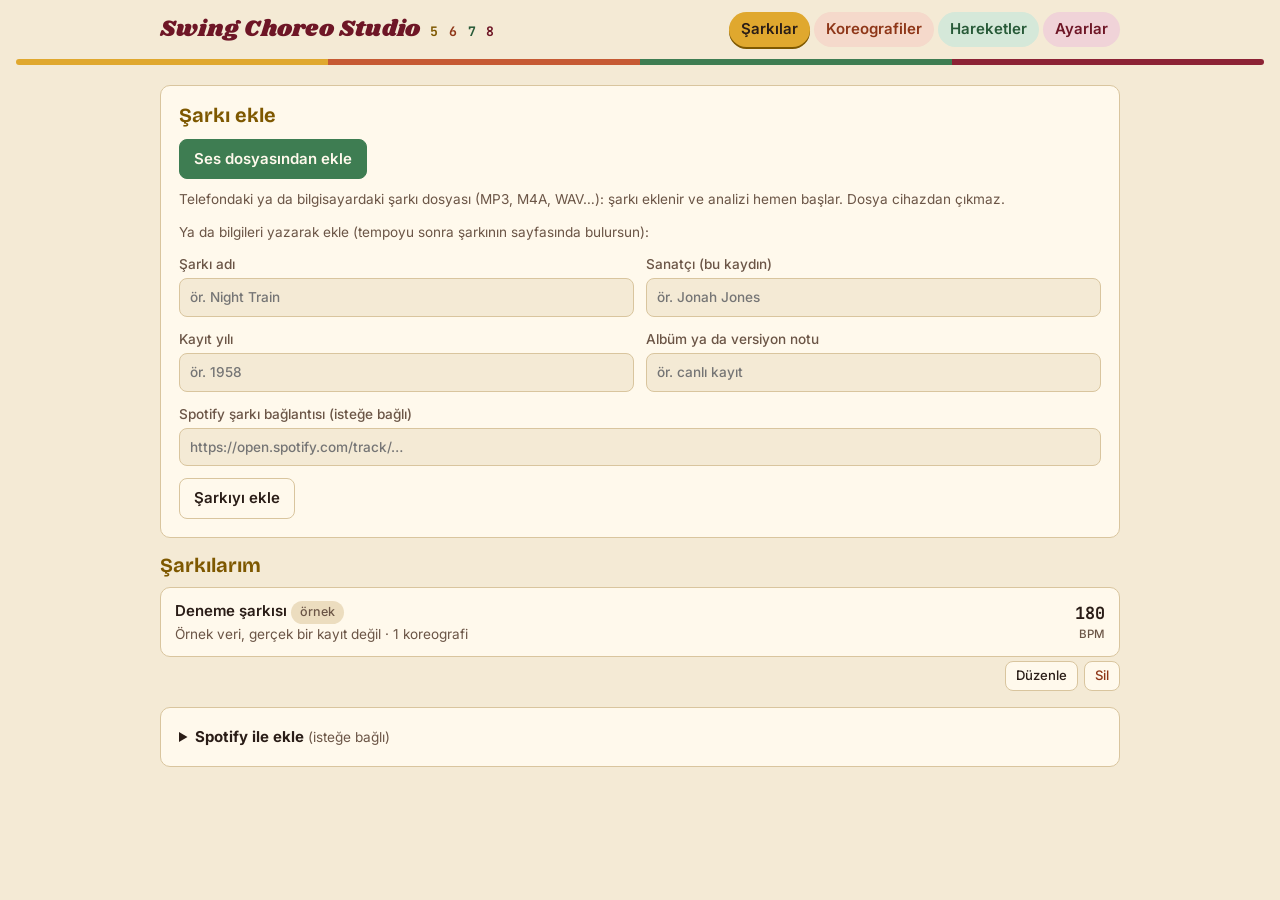
==== commit 074d0161: "Hareketler: Aktif / Aktif olmayanlar sekmeleri; Yedek sekmesi "Ayarlar" oldu "Otomatik koreografide " ====
--- a/docs/index.html
+++ b/docs/index.html
@@ -292,6 +292,10 @@
 .sahne { border-top: 5px solid var(--bordo); }
 .sayac span:nth-child(odd) { background: var(--surface-2); }
 .yorum[aria-pressed="true"] { border-color: var(--brass); background: var(--brass-soft); }
+/* Hareketler: Aktif / Aktif olmayanlar */
+.hareket-sekmeler { display: flex; gap: 4px; flex-wrap: wrap; }
+.hareket-sekmeler button { font: inherit; font-weight: 600; font-size: 0.88rem; border: 0; border-radius: 999px; padding: 7px 12px; cursor: pointer; background: var(--r-soft); color: var(--r-koyu); }
+.hareket-sekmeler button[aria-selected="true"] { background: var(--r); color: var(--r-uzeri); box-shadow: 0 2px 0 var(--r-koyu); }
 </style>
 <div id="uygulama"></div>
 <script>
@@ -1850,10 +1854,10 @@
           <a href="#sarkilar" data-act="git" data-h="sarkilar" data-renk="hardal"${aktif('sarkilar')}>Şarkılar</a>
           <a href="#koreografiler" data-act="git" data-h="koreografiler" data-renk="kiremit"${aktif('koreografiler')}>Koreografiler</a>
           <a href="#hareketler" data-act="git" data-h="hareketler" data-renk="yesil"${aktif('hareketler')}>Hareketler</a>
-          <a href="#yedek" data-act="git" data-h="yedek" data-renk="bordo"${aktif('yedek')}>Yedek</a>
+          <a href="#yedek" data-act="git" data-h="yedek" data-renk="bordo"${aktif('yedek')}>Ayarlar</a>
         </nav>
       </div></header>
-      <main class="kap">${kayitOk ? '' : '<p class="not uyari" style="margin-bottom:16px">Bu tarayıcı verileri kaydetmiyor (gizli pencere ya da engellenmiş depolama). Yaptıkların sayfa kapanınca kaybolur; Yedek bölümünden JSON olarak al.</p>'}${govde}</main>`;
+      <main class="kap">${kayitOk ? '' : '<p class="not uyari" style="margin-bottom:16px">Bu tarayıcı verileri kaydetmiyor (gizli pencere ya da engellenmiş depolama). Yaptıkların sayfa kapanınca kaybolur; Ayarlar sekmesindeki Yedek bölümünden JSON olarak al.</p>'}${govde}</main>`;
     sonraCiz();
   }
 
@@ -2373,27 +2377,42 @@
   // ---- Hareketler ----
   function vHareketler() {
     if (ui.hareketDuzen) return vHareketForm(ui.hareketDuzen === 'yeni' ? null : hareket(ui.hareketDuzen));
+    const pasifSay = DB.moves.filter(pasifMi).length;
+    const sek = ui.hareketSekme === 'pasif' ? 'pasif' : 'aktif';
     return `<div class="yigin">
       <section class="panel">
-        <div class="satir ara"><h2>Hareket kütüphanesi</h2><button class="btn ana" data-act="hareket-yeni">Yeni hareket</button></div>
-        <p class="ipucu">Varsayılan sayımlar başlangıç önerisidir; kendi saydığın gibi düzelt. Başlangıç sayımı hareketin sekizlik içinde nereden girdiği: 8'de başlayan hareket 8 → 1…7 gider. Arkasından ya yine 8'de başlayan ya da 8'de hazırlıkla giren 1'lik bir hareket gelir; 1'likten 8'liğe geçişte önceki hareket 8'ini bırakır (kartta işaretli olmalı) ya da araya duruş girer. 4 sayımlık hareketler 4 sayım sonra da (1 yerine 5'te) başlayabilir. Ağırlık bilgisini girdiğin hareketlerde koreografi uymayan geçişi seçmez.</p>
-        <p class="kucuk"><b id="kullanim-sayisi">${kullanimMetni()}</b> Koreografiyi bölen ya da istemediğin hareketlerde "Otomatik koreografide kullan" işaretini kaldır: hareket silinmez, sadece otomatik koreografiye girmez.</p>
+        <h2>Hareket kütüphanesi</h2>
+        <div class="satir">
+          <button class="btn ana" data-act="hareket-yeni">Yeni hareket</button>
+          <div class="hareket-sekmeler" role="tablist">
+            <button role="tab" data-act="hareket-sekme" data-k="aktif" data-renk="yesil" aria-selected="${sek === 'aktif'}">Aktif (${DB.moves.length - pasifSay})</button>
+            <button role="tab" data-act="hareket-sekme" data-k="pasif" data-renk="bordo" aria-selected="${sek === 'pasif'}">Aktif olmayanlar (${pasifSay})</button>
+          </div>
+        </div>
+        ${sek === 'pasif' ? '<p class="ipucu">"Otomatik koreografide kullan" işareti kaldırılmış hareketler burada durur: silinmez, otomatik koreografiye girmez, koreografide "Değiştir" ile elle eklenebilir. İşareti yeniden koyunca Aktif listesine döner.</p>' : ''}
+        <details><summary class="kucuk"><b>Sayım kuralları</b> (8'de başlama, 8'i bırakma, vurgu sayımı)</summary><p class="ipucu" style="margin-top:8px">Varsayılan sayımlar başlangıç önerisidir; kendi saydığın gibi düzelt. Başlangıç sayımı hareketin sekizlik içinde nereden girdiği: 8'de başlayan hareket 8 → 1…7 gider. Arkasından ya yine 8'de başlayan ya da 8'de hazırlıkla giren 1'lik bir hareket gelir; 1'likten 8'liğe geçişte önceki hareket 8'ini bırakır (kartta işaretli olmalı) ya da araya duruş girer. 4 sayımlık hareketler 4 sayım sonra da (1 yerine 5'te) başlayabilir. Ağırlık bilgisini girdiğin hareketlerde koreografi uymayan geçişi seçmez. "Vurgu" kutusuna hareketin vurduğu sayımları yazarsan koreografi o vurguyu müzikteki darbeye denk getirir.</p></details>
+        ${sek === 'aktif' ? '<p class="kucuk soluk">Koreografiyi bölen ya da istemediğin hareketlerde "Otomatik koreografide kullan" işaretini kaldır: hareket silinmez, "Aktif olmayanlar"a taşınır.</p>' : ''}
         <input id="hareket-ara" placeholder="Ara: ad, karakter, yön…" value="${esc(ui.ara)}" aria-label="Hareket ara">
       </section>
       <div class="liste" id="hareket-liste">${hareketListesi()}</div>
       <div><button class="btn kucuk" data-act="varsayilan-geri">Eksik varsayılan hareketleri geri ekle</button></div>
     </div>`;
   }
-  function kullanimMetni() {
-    const l = DB.moves.filter((m) => m.kind !== 'poz');
-    return `Otomatik koreografide: ${l.filter((m) => m.kullan !== false).length} / ${l.length} hareket.`;
-  }
+  // otomatik koreografide kullanılmayan (aktif olmayan) hareket; duruşlar hep aktif listede
+  const pasifMi = (m) => m.kullan === false && m.kind !== 'poz';
   function hareketListesi() {
     const q = ui.ara.toLocaleLowerCase('tr').trim();
+    const pasifSekme = ui.hareketSekme === 'pasif';
     // alfabetik (Türkçe sıralama, büyük/küçük harf ayrımı yok); yeni eklenen hareket de yerine oturur
-    const l = DB.moves.filter((m) => !q || [m.name, m.character, m.travel, m.desc].join(' ').toLocaleLowerCase('tr').includes(q))
+    const l = DB.moves.filter((m) => pasifMi(m) === pasifSekme)
+      .filter((m) => !q || [m.name, m.character, m.travel, m.desc].join(' ').toLocaleLowerCase('tr').includes(q))
       .sort((a, b) => a.name.localeCompare(b.name, 'tr', { sensitivity: 'base' }));
-    if (!l.length) return '<div class="panel bos-durum">Aramaya uyan hareket yok.</div>';
+    if (!l.length) {
+      if (q) return '<div class="panel bos-durum">Aramaya uyan hareket yok.</div>';
+      return pasifSekme
+        ? '<div class="panel bos-durum">Aktif olmayan hareket yok. Bir hareketin "Otomatik koreografide kullan" işaretini kaldırınca buraya taşınır.</div>'
+        : '<div class="panel bos-durum">Aktif hareket yok.</div>';
+    }
     return l.map((m) => {
       const kullanim = DB.choreos.filter((c) => c.items.some((x) => x.moveId === m.id)).length;
       const uz = m.lengthOptions && m.lengthOptions.length ? m.lengthOptions.map(sayi).join(' / ') : sayi(m.length);
@@ -3456,6 +3475,7 @@
     'pr-kay': (el) => { T.kayma += +el.dataset.d; },
     'pr-tempo': (el) => { T.bpmFark += +el.dataset.d; const s = aktifSarki(); const e = $('#pr-bpm'); if (e) e.textContent = sayi((s.bpm || 120) + T.bpmFark) + ' BPM'; },
     'hareket-yeni': () => { ui.hareketDuzen = 'yeni'; ciz(); window.scrollTo(0, 0); },
+    'hareket-sekme': (el) => { ui.hareketSekme = el.dataset.k; ciz(); },
     'hareket-duzen': (el) => { ui.hareketDuzen = el.dataset.id; ciz(); window.scrollTo(0, 0); },
     'hareket-vazgec': () => {
       ui.hareketDuzen = null;
@@ -3582,9 +3602,8 @@
       const m = hareket(el.dataset.id); if (!m) return;
       m.kullan = el.checked;
       kaydet();
-      $('#hareket-liste').innerHTML = hareketListesi();
-      const say = $('#kullanim-sayisi'); if (say) say.textContent = kullanimMetni();
-      toast(m.kullan ? `${m.name} otomatik koreografide kullanılacak.` : `${m.name} otomatik koreografide kullanılmayacak (kütüphanede duruyor). Var olan koreografilerde değişmez; yeniden oluşturunca çıkar.`);
+      ciz(); // hareket öbür sekmeye geçer, sekmelerdeki sayılar da güncellenir
+      toast(m.kullan ? `${m.name} Aktif listesine taşındı; otomatik koreografide kullanılacak.` : `${m.name} "Aktif olmayanlar"a taşındı: kütüphanede duruyor, otomatik koreografiye girmez. Var olan koreografilerde değişmez; yeniden oluşturunca çıkar.`);
     },
     'hizli-sayim': (el) => {
       const m = hareket(el.dataset.id); if (!m) return;
